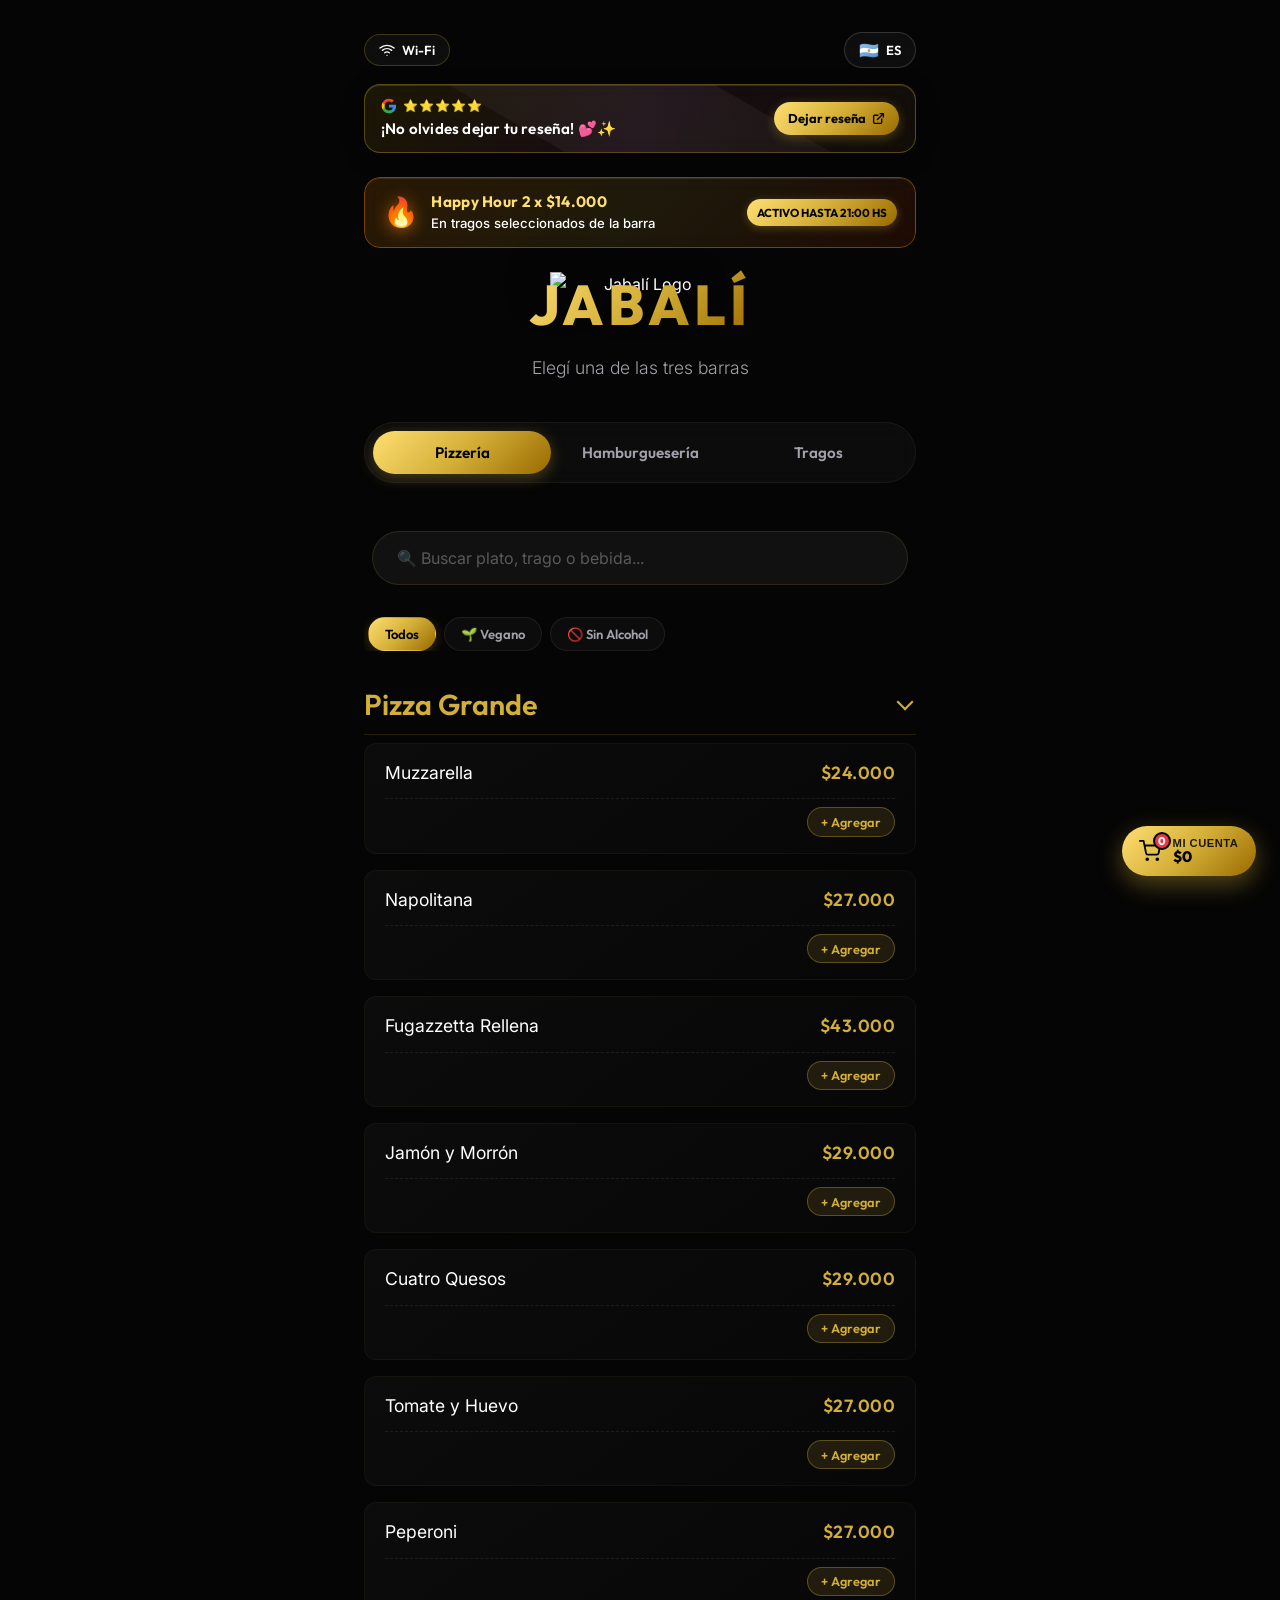
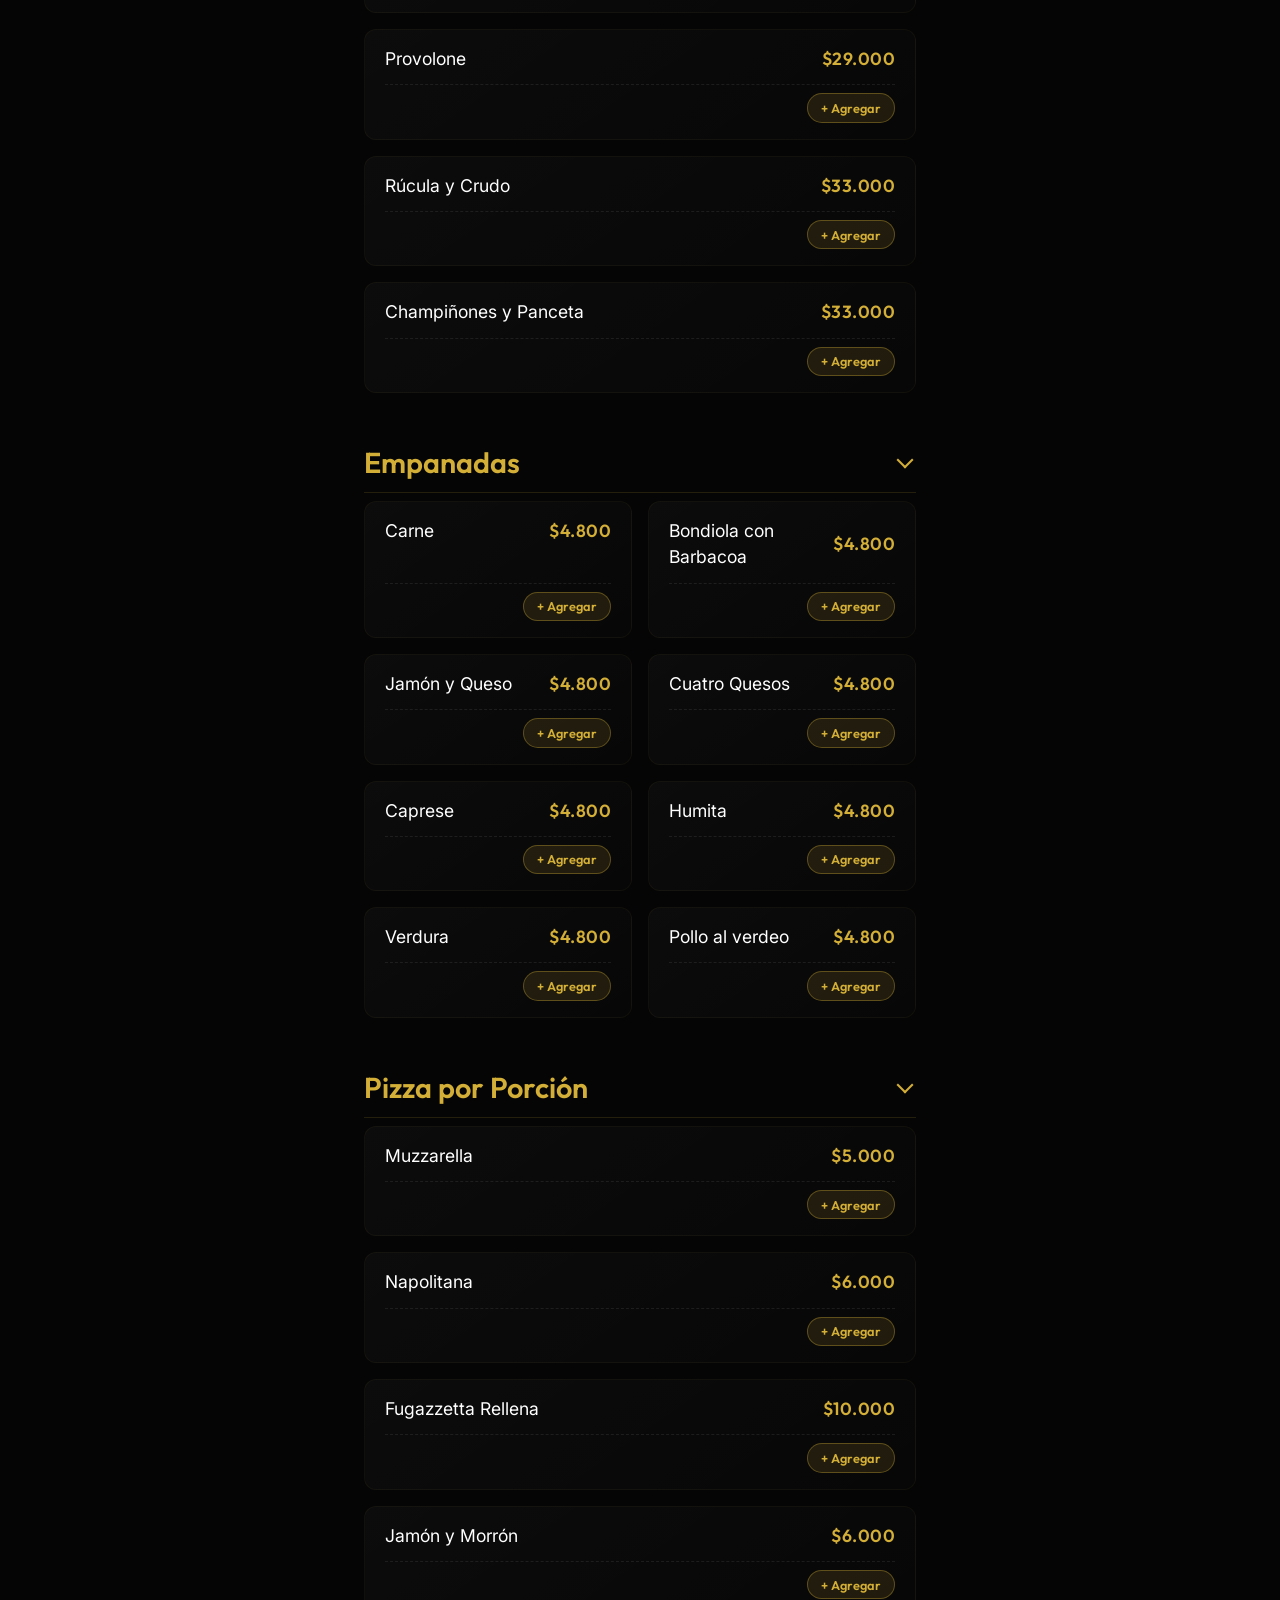
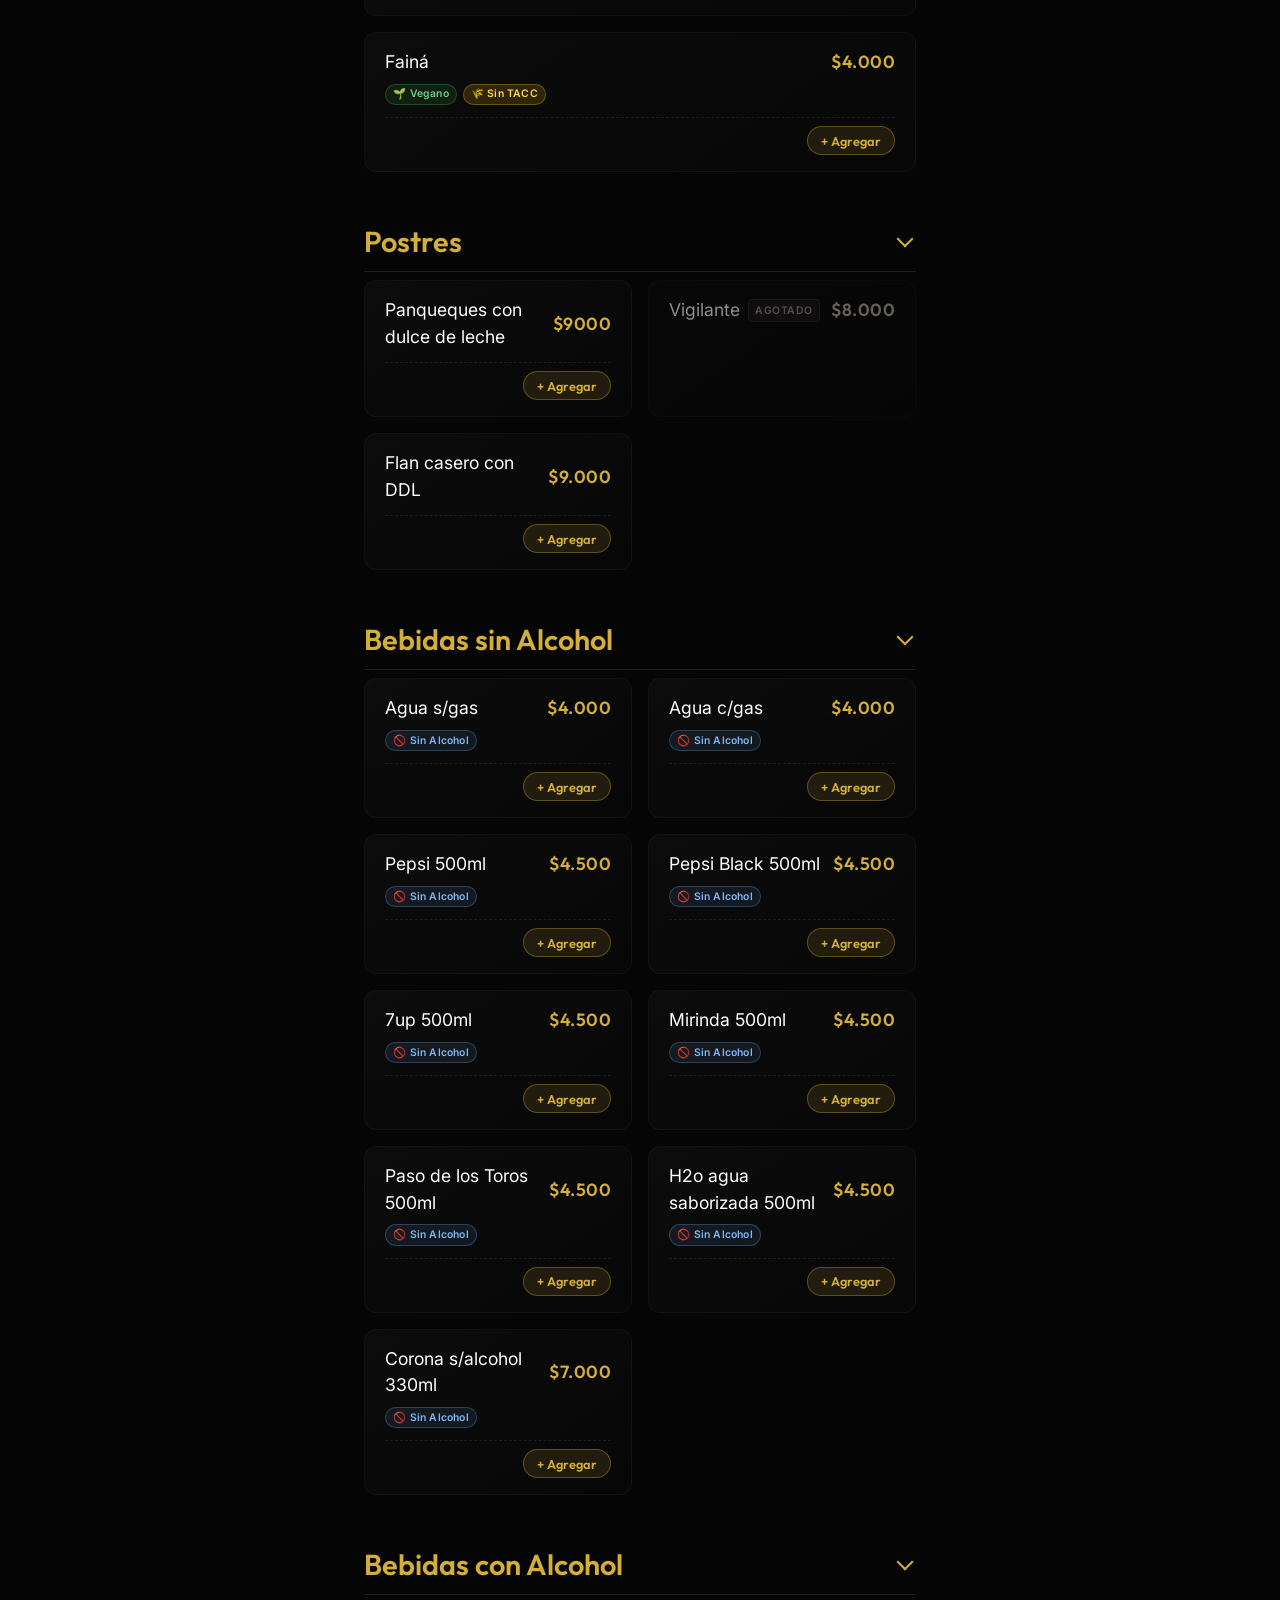
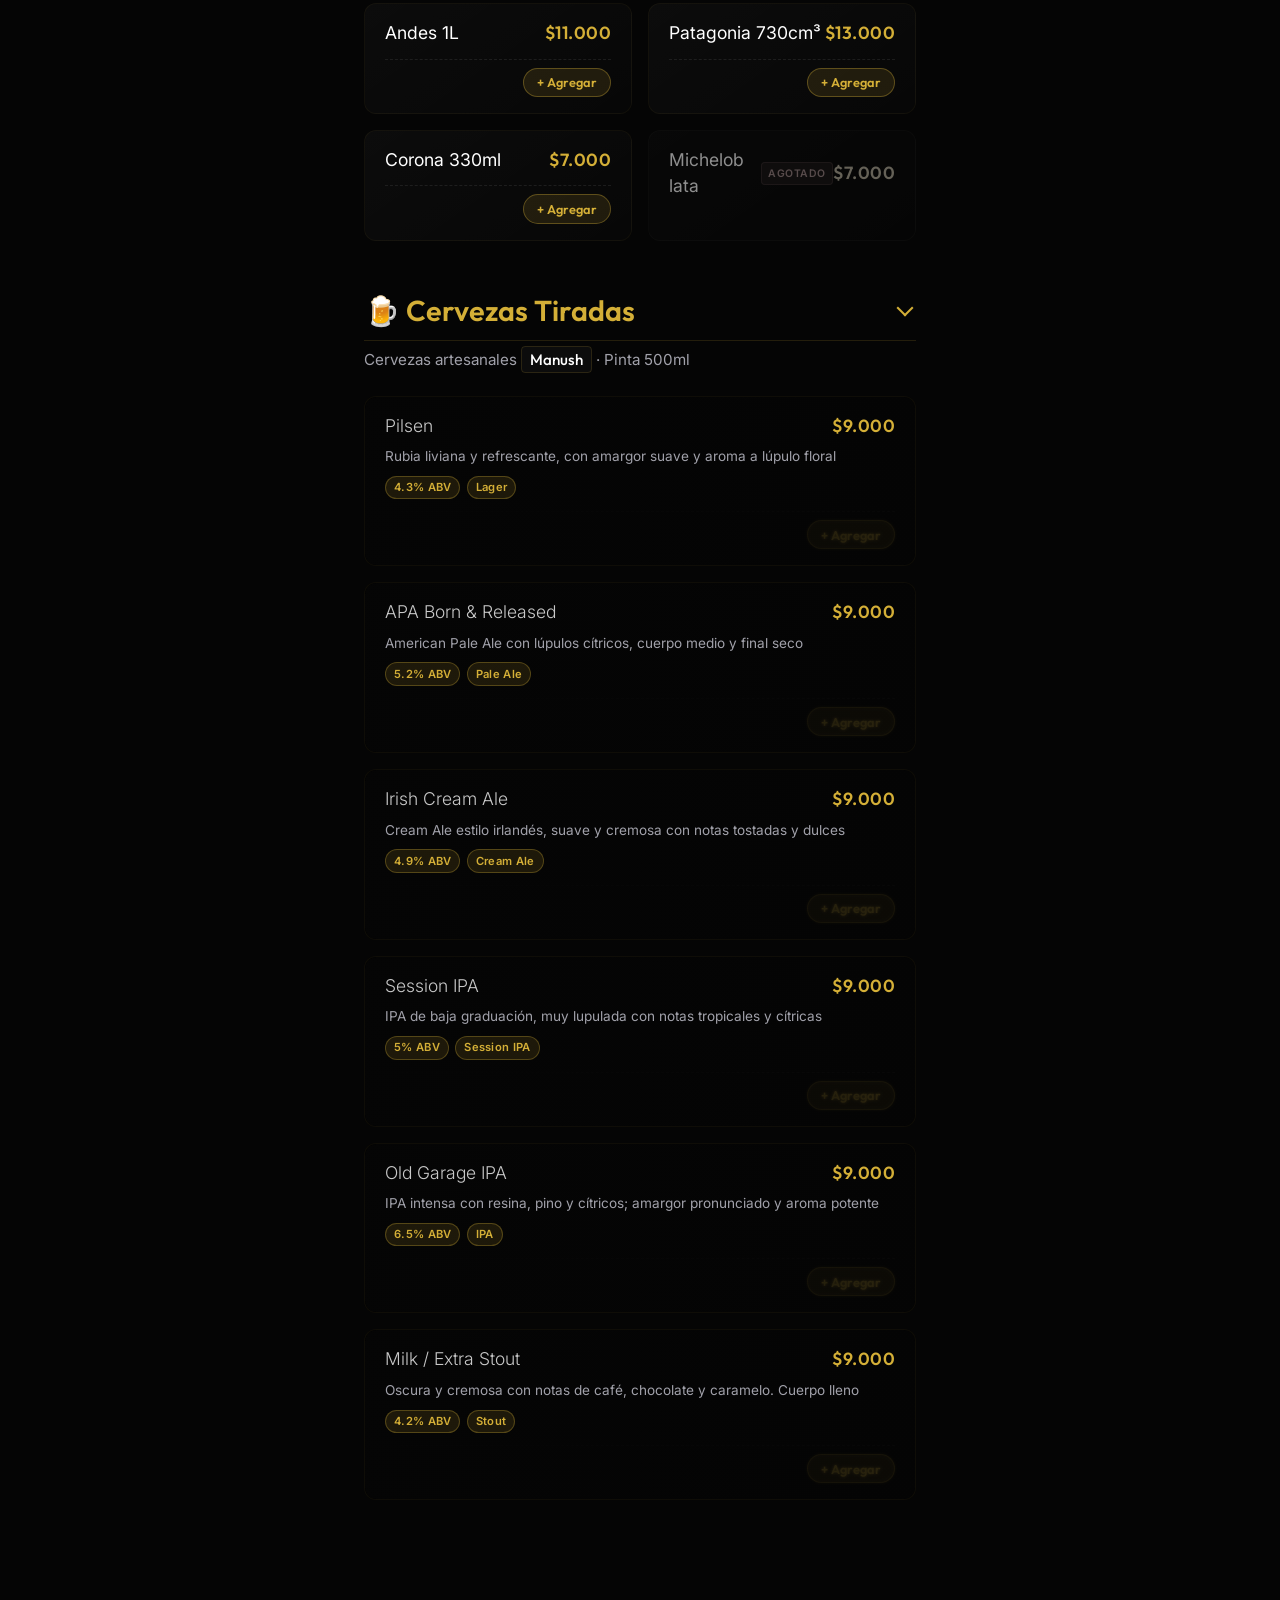
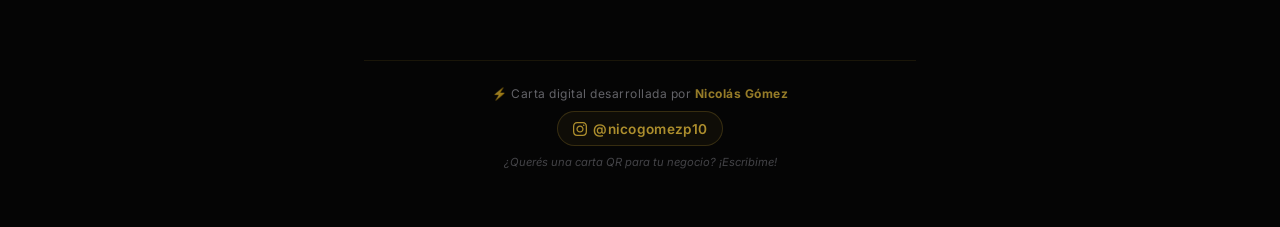
==== index.html @ e1f5ec6a "Add files via upload" ====
<!DOCTYPE html>
<html lang="es">

<head>
    <meta charset="UTF-8">
    <meta name="viewport" content="width=device-width, initial-scale=1.0">
    <title>Carta QR - Jabalí</title>
    <link rel="preconnect" href="https://fonts.googleapis.com">
    <link rel="preconnect" href="https://fonts.gstatic.com" crossorigin>
    <link
        href="https://fonts.googleapis.com/css2?family=Outfit:wght@300;400;600;800&family=Inter:wght@300;400;500&display=swap"
        rel="stylesheet">
    <link rel="stylesheet" href="style.css">
</head>

<body>
    <div class="app-container">
        <!-- Top Utility Bar: WiFi & Language -->
        <div class="top-utility-bar">
            <button id="wifiBtn" class="utility-btn">
                <svg xmlns="http://www.w3.org/2000/svg" width="16" height="16" viewBox="0 0 24 24" fill="none" stroke="currentColor" stroke-width="2" stroke-linecap="round" stroke-linejoin="round"><path d="M5 12.55a11 11 0 0 1 14.08 0"></path><path d="M1.42 9a16 16 0 0 1 21.16 0"></path><path d="M8.53 16.11a6 6 0 0 1 6.95 0"></path><line x1="12" y1="20" x2="12.01" y2="20"></line></svg>
                <span>Wi-Fi</span>
            </button>
            <button id="langBtn" class="utility-btn lang-btn" data-lang="es">
                <span class="lang-flag">🇦🇷</span>
                <span class="lang-text">ES / EN</span>
            </button>
        </div>

        <!-- Banner Reseña -->
        <a href="https://maps.app.goo.gl/3cimkMsdgdtfZPni6" target="_blank" rel="noopener noreferrer" class="review-banner">
            <div class="review-banner-left">
                <div class="review-header-row">
                    <svg class="google-icon" xmlns="http://www.w3.org/2000/svg" width="16" height="16" viewBox="0 0 24 24">
                        <path fill="#4285F4" d="M22.56 12.25c0-.78-.07-1.53-.2-2.25H12v4.26h5.92c-.26 1.37-1.04 2.53-2.21 3.31v2.77h3.57c2.08-1.92 3.28-4.74 3.28-8.09z"/>
                        <path fill="#34A853" d="M12 23c2.97 0 5.46-.98 7.28-2.66l-3.57-2.77c-.98.66-2.23 1.06-3.71 1.06-2.86 0-5.29-1.93-6.16-4.53H2.18v2.84C3.99 20.53 7.7 23 12 23z"/>
                        <path fill="#FBBC05" d="M5.84 14.09c-.22-.66-.35-1.36-.35-2.09s.13-1.43.35-2.09V7.06H2.18C1.43 8.55 1 10.22 1 12s.43 3.45 1.18 4.94l2.85-2.22.81-.63z"/>
                        <path fill="#EA4335" d="M12 5.38c1.62 0 3.06.56 4.21 1.64l3.15-3.15C17.45 2.09 14.97 1 12 1 7.7 1 3.99 3.47 2.18 7.06l3.66 2.84c.87-2.6 3.3-4.52 6.16-4.52z"/>
                    </svg>
                    <span class="review-stars">⭐⭐⭐⭐⭐</span>
                </div>
                <span class="review-text" data-i18n="review_text">¡No olvides dejar tu reseña! 💕✨</span>
            </div>
            <div class="review-banner-btn">
                <span data-i18n="review_btn">Dejar reseña</span>
                <svg xmlns="http://www.w3.org/2000/svg" width="13" height="13" viewBox="0 0 24 24" fill="none" stroke="currentColor" stroke-width="2.5" stroke-linecap="round" stroke-linejoin="round"><path d="M18 13v6a2 2 0 0 1-2 2H5a2 2 0 0 1-2-2V8a2 2 0 0 1 2-2h6"></path><polyline points="15 3 21 3 21 9"></polyline><line x1="10" y1="14" x2="21" y2="3"></line></svg>
            </div>
        </a>

        <!-- Dynamic Happy Hour Banner -->
        <div id="happyHourBanner" class="happy-hour-banner">
            <!-- Rendered by JS -->
        </div>

        <header>
            <div class="header-brand">
                <div class="logo-container">
                    <img src="logo.png" alt="Jabalí Logo" class="brand-logo">
                </div>
                <h1 class="logo">JABALÍ</h1>
            </div>
            <p class="subtitle" data-i18n="subtitle">Elegí una de las tres barras</p>
        </header>

        <nav class="category-nav">
            <button class="nav-btn active" data-target="pizzeria" data-i18n="nav_pizzeria">Pizzería</button>
            <button class="nav-btn" data-target="hamburgueseria" data-i18n="nav_hamburgueseria">Hamburguesería</button>
            <button class="nav-btn" data-target="tragos" data-i18n="nav_tragos">Tragos</button>
        </nav>

        <div class="search-container">
            <input type="text" id="searchInput" placeholder="🔍 Buscar plato, trago o bebida..." autocomplete="off">
            <button id="clearSearchBtn" class="clear-search-btn hidden" aria-label="Limpiar búsqueda">&times;</button>
        </div>

        <div class="diet-filters">
            <button class="diet-btn active" data-filter="all" data-i18n="filter_all">Todos</button>
            <button class="diet-btn" data-filter="vegano" data-i18n="filter_vegan">🌱 Vegano</button>
            <button class="diet-btn" data-filter="sin-tacc" data-i18n="filter_sintacc">🌾 Sin TACC (No apto celíaco)</button>
            <button class="diet-btn" data-filter="sin-alcohol" data-i18n="filter_noalcohol">🚫 Sin Alcohol</button>
        </div>

        <main class="menu-content">
            <div id="menu-root"></div>
        </main>

        <!-- Floating Cart Button -->
        <button id="floatingCartBtn" class="floating-cart-btn" title="Ver mi cuenta">
            <div class="cart-icon-wrapper">
                <svg xmlns="http://www.w3.org/2000/svg" width="22" height="22" viewBox="0 0 24 24" fill="none" stroke="currentColor" stroke-width="2" stroke-linecap="round" stroke-linejoin="round"><circle cx="9" cy="21" r="1"></circle><circle cx="20" cy="21" r="1"></circle><path d="M1 1h4l2.68 13.39a2 2 0 0 0 2 1.61h9.72a2 2 0 0 0 2-1.61L23 6H6"></path></svg>
                <span id="cartBadge" class="cart-badge">0</span>
            </div>
            <div class="cart-btn-info">
                <span data-i18n="cart_button">Mi Cuenta</span>
                <strong id="cartTotalHeader">$0</strong>
            </div>
        </button>

        <!-- Back to top button -->
        <button id="backToTopBtn" title="Volver arriba">↑</button>

        <!-- Wi-Fi Modal -->
        <div id="wifiModal" class="modal-overlay hidden">
            <div class="modal-card">
                <button class="modal-close-btn" id="closeWifiModal">&times;</button>
                <div class="wifi-header">
                    <div class="wifi-icon-circle">
                        <svg xmlns="http://www.w3.org/2000/svg" width="32" height="32" viewBox="0 0 24 24" fill="none" stroke="currentColor" stroke-width="2"><path d="M5 12.55a11 11 0 0 1 14.08 0"></path><path d="M1.42 9a16 16 0 0 1 21.16 0"></path><path d="M8.53 16.11a6 6 0 0 1 6.95 0"></path><line x1="12" y1="20" x2="12.01" y2="20"></line></svg>
                    </div>
                    <h3 data-i18n="wifi_title">Wi-Fi del Local</h3>
                    <p data-i18n="wifi_subtitle">Conectate gratis en Jabalí</p>
                </div>
                <div class="wifi-details">
                    <div class="wifi-field">
                        <span class="wifi-label" data-i18n="wifi_network">Red (SSID):</span>
                        <strong class="wifi-value">jabali</strong>
                    </div>
                    <div class="wifi-field">
                        <span class="wifi-label" data-i18n="wifi_password">Contraseña:</span>
                        <strong class="wifi-value" id="wifiPassText">barandino</strong>
                    </div>
                </div>
                <button id="copyWifiBtn" class="copy-wifi-btn">
                    <svg xmlns="http://www.w3.org/2000/svg" width="16" height="16" viewBox="0 0 24 24" fill="none" stroke="currentColor" stroke-width="2"><rect x="9" y="9" width="13" height="13" rx="2" ry="2"></rect><path d="M5 15H4a2 2 0 0 1-2-2V4a2 2 0 0 1 2-2h9a2 2 0 0 1 2 2v1"></path></svg>
                    <span id="copyWifiLabel" data-i18n="wifi_copy">Copiar contraseña</span>
                </button>
            </div>
        </div>

        <!-- Cart Drawer / Modal -->
        <div id="cartModal" class="modal-overlay hidden">
            <div class="modal-card cart-drawer-card">
                <div class="cart-header">
                    <h3>
                        <svg xmlns="http://www.w3.org/2000/svg" width="20" height="20" viewBox="0 0 24 24" fill="none" stroke="currentColor" stroke-width="2"><circle cx="9" cy="21" r="1"></circle><circle cx="20" cy="21" r="1"></circle><path d="M1 1h4l2.68 13.39a2 2 0 0 0 2 1.61h9.72a2 2 0 0 0 2-1.61L23 6H6"></path></svg>
                        <span data-i18n="cart_modal_title">Simulador de Cuenta</span>
                    </h3>
                    <button class="modal-close-btn" id="closeCartModal">&times;</button>
                </div>

                <div id="cartItemsList" class="cart-items-list">
                    <!-- Rendered by JS -->
                </div>

                <div class="cart-summary">
                    <div class="cart-split-calculator">
                        <label for="splitPeopleInput" data-i18n="cart_split_label">Dividir cuenta entre:</label>
                        <div class="split-controls">
                            <button id="splitMinusBtn" class="split-qty-btn">-</button>
                            <input type="number" id="splitPeopleInput" value="1" min="1" max="20" readonly>
                            <button id="splitPlusBtn" class="split-qty-btn">+</button>
                            <span data-i18n="cart_people_text">pers.</span>
                        </div>
                    </div>

                    <div class="cart-totals">
                        <div class="total-row">
                            <span data-i18n="cart_total">Total estimado:</span>
                            <strong id="cartTotalPrice">$0</strong>
                        </div>
                        <div id="splitTotalRow" class="split-total-row hidden">
                            <span data-i18n="cart_per_person">Por persona:</span>
                            <strong id="cartPerPersonPrice">$0</strong>
                        </div>
                    </div>

                    <p class="cart-note" data-i18n="cart_note">💡 Este simulador te ayuda a calcular tu cuenta. Hacé tu pedido al mozo.</p>

                    <div class="cart-actions">
                        <button id="clearCartBtn" class="clear-cart-btn" data-i18n="cart_clear">Vaciar borrador</button>
                        <button id="closeCartActionBtn" class="primary-cart-btn" data-i18n="cart_close">Entendido</button>
                    </div>
                </div>
            </div>
        </div>

        <!-- Developer footer -->
        <footer class="dev-footer">
            <p class="dev-credit">⚡ Carta digital desarrollada por <strong>Nicolás Gómez</strong></p>
            <a href="https://instagram.com/nicogomezp10" target="_blank" rel="noopener noreferrer"
                class="dev-instagram">
                <svg xmlns="http://www.w3.org/2000/svg" width="14" height="14" viewBox="0 0 24 24" fill="currentColor">
                    <path
                        d="M12 2.163c3.204 0 3.584.012 4.85.07 3.252.148 4.771 1.691 4.919 4.919.058 1.265.069 1.645.069 4.849 0 3.205-.012 3.584-.069 4.849-.149 3.225-1.664 4.771-4.919 4.919-1.266.058-1.644.07-4.85.07-3.204 0-3.584-.012-4.849-.07-3.26-.149-4.771-1.699-4.919-4.92-.058-1.265-.07-1.644-.07-4.849 0-3.204.013-3.583.07-4.849.149-3.227 1.664-4.771 4.919-4.919 1.266-.057 1.645-.069 4.849-.069zm0-2.163c-3.259 0-3.667.014-4.947.072-4.358.2-6.78 2.618-6.98 6.98-.059 1.281-.073 1.689-.073 4.948 0 3.259.014 3.668.072 4.948.2 4.358 2.618 6.78 6.98 6.98 1.281.058 1.689.072 4.948.072 3.259 0 3.668-.014 4.948-.072 4.354-.2 6.782-2.618 6.979-6.98.059-1.28.073-1.689.073-4.948 0-3.259-.014-3.667-.072-4.947-.196-4.354-2.617-6.78-6.979-6.98-1.281-.059-1.69-.073-4.949-.073zm0 5.838c-3.403 0-6.162 2.759-6.162 6.162s2.759 6.163 6.162 6.163 6.162-2.759 6.162-6.163c0-3.403-2.759-6.162-6.162-6.162zm0 10.162c-2.209 0-4-1.79-4-4 0-2.209 1.791-4 4-4s4 1.791 4 4c0 2.21-1.791 4-4 4zm6.406-11.845c-.796 0-1.441.645-1.441 1.44s.645 1.44 1.441 1.44c.795 0 1.439-.645 1.439-1.44s-.644-1.44-1.439-1.44z" />
                </svg>
                @nicogomezp10
            </a>
            <span class="dev-tagline" data-i18n="dev_tagline">¿Querés una carta QR para tu negocio? ¡Escribime!</span>
        </footer>

    </div>
    <script src="app.js"></script>

</body>

</html>
---- style.css ----
:root {
    --bg-color: #050505;
    --text-white: #ffffff;
    --text-gray: #a1a1aa;
    --gold-primary: #d4af37;
    --gold-gradient: linear-gradient(135deg, #FFDF73 0%, #D4AF37 50%, #996A00 100%);
    --surface-color: rgba(255, 255, 255, 0.03);
    --border-color: rgba(212, 175, 55, 0.15);
    --transition: all 0.3s cubic-bezier(0.4, 0, 0.2, 1);
}

* {
    margin: 0;
    padding: 0;
    box-sizing: border-box;
    -webkit-tap-highlight-color: transparent;
}

body {
    background-color: var(--bg-color);
    color: var(--text-white);
    font-family: 'Inter', sans-serif;
    -webkit-font-smoothing: antialiased;
    line-height: 1.5;
}

.app-container {
    max-width: 600px;
    margin: 0 auto;
    padding: 2rem 1.5rem;
    min-height: 100vh;
}

/* Review Banner (Coqueto & Bonito) */
.review-banner {
    display: flex;
    align-items: center;
    justify-content: space-between;
    gap: 0.75rem;
    background: linear-gradient(135deg, rgba(255, 215, 0, 0.09) 0%, rgba(255, 105, 180, 0.08) 50%, rgba(212, 175, 55, 0.06) 100%);
    border: 1px solid rgba(212, 175, 55, 0.35);
    border-radius: 16px;
    padding: 0.7rem 1rem;
    margin-bottom: 1.5rem;
    text-decoration: none;
    color: var(--text-white);
    box-shadow: 0 4px 20px rgba(0, 0, 0, 0.4), inset 0 1px 0 rgba(255, 255, 255, 0.12);
    backdrop-filter: blur(10px);
    transition: all 0.3s cubic-bezier(0.4, 0, 0.2, 1);
    position: relative;
    overflow: hidden;
}

.review-banner::before {
    content: '';
    position: absolute;
    top: -50%;
    left: -50%;
    width: 200%;
    height: 200%;
    background: linear-gradient(45deg, transparent, rgba(255, 255, 255, 0.06), transparent);
    transform: rotate(30deg);
    animation: shimmer 3.5s infinite;
}

@keyframes shimmer {
    0% { transform: translateX(-100%) rotate(30deg); }
    100% { transform: translateX(100%) rotate(30deg); }
}

.review-banner:hover {
    transform: translateY(-2px);
    border-color: rgba(255, 215, 0, 0.6);
    box-shadow: 0 6px 25px rgba(212, 175, 55, 0.25);
}

.review-banner:active {
    transform: translateY(0) scale(0.98);
}

.review-banner-left {
    display: flex;
    flex-direction: column;
    gap: 0.2rem;
}

.review-header-row {
    display: flex;
    align-items: center;
    gap: 0.4rem;
}

.google-icon {
    flex-shrink: 0;
}

.review-stars {
    font-size: 0.75rem;
    letter-spacing: 1px;
}

.review-text {
    font-family: 'Outfit', sans-serif;
    font-size: 0.95rem;
    font-weight: 600;
    color: var(--text-white);
    letter-spacing: 0.2px;
}

.review-banner-btn {
    display: inline-flex;
    align-items: center;
    gap: 0.4rem;
    background: var(--gold-gradient);
    color: #000;
    font-family: 'Outfit', sans-serif;
    font-size: 0.8rem;
    font-weight: 700;
    padding: 0.45rem 0.85rem;
    border-radius: 100px;
    white-space: nowrap;
    box-shadow: 0 3px 12px rgba(212, 175, 55, 0.3);
    transition: transform 0.2s ease;
    flex-shrink: 0;
}

.review-banner:hover .review-banner-btn {
    transform: scale(1.05);
}

/* Header Elements */
header {
    text-align: center;
    margin-bottom: 2.5rem;
    animation: fadeInDown 0.8s ease-out;
    position: relative;
}

.header-brand {
    display: flex;
    flex-direction: column;
    align-items: center;
}

.logo-container {
    width: 180px;
    /* Pull the title up so it overlaps the bottom of the logo */
    margin-bottom: -33px;
    z-index: 0;
    pointer-events: none;
}

.brand-logo {
    width: 100%;
    height: auto;
    display: block;
    filter: drop-shadow(0 4px 20px rgba(0, 0, 0, 0.9));
}

.logo {
    font-family: 'Outfit', sans-serif;
    font-size: 3.5rem;
    font-weight: 800;
    letter-spacing: 4px;
    background: var(--gold-gradient);
    -webkit-background-clip: text;
    background-clip: text;
    -webkit-text-fill-color: transparent;
    text-transform: uppercase;
    margin-bottom: 0.5rem;
    /* Title sits on top of the logo's bottom edge */
    position: relative;
    z-index: 1;
}

.subtitle {
    font-size: 1.1rem;
    color: var(--text-gray);
    font-weight: 300;
}

/* Navigation */
.category-nav {
    display: flex;
    justify-content: space-between;
    background: var(--surface-color);
    padding: 0.5rem;
    border-radius: 100px;
    margin-bottom: 3rem;
    border: 1px solid rgba(255, 255, 255, 0.05);
    position: sticky;
    top: 1rem;
    backdrop-filter: blur(10px);
    z-index: 100;
}

.nav-btn {
    background: transparent;
    border: none;
    color: var(--text-gray);
    padding: 0.75rem 0.5rem;
    font-family: 'Outfit', sans-serif;
    font-size: 0.95rem;
    font-weight: 600;
    cursor: pointer;
    border-radius: 100px;
    flex: 1;
    transition: var(--transition);
}

.nav-btn.active {
    background: var(--gold-gradient);
    color: #000;
    box-shadow: 0 4px 15px rgba(212, 175, 55, 0.3);
}

/* Menu Content */
.menu-section {
    display: none;
    animation: fadeIn 0.5s ease-out;
}

.menu-section.active {
    display: block;
}

.menu-category {
    margin-bottom: 3rem;
    opacity: 0;
    transform: translateY(20px);
    animation: slideUpFade 0.6s ease-out forwards;
}




.category-header {
    display: flex;
    justify-content: space-between;
    align-items: center;
    cursor: pointer;
    border-bottom: 1px solid var(--border-color);
    padding-bottom: 0.5rem;
    margin-bottom: 0.5rem;
    user-select: none;
    -webkit-tap-highlight-color: transparent;
}

.category-title {
    font-family: 'Outfit', sans-serif;
    color: var(--gold-primary);
    font-size: 1.8rem;
    font-weight: 600;
}

.toggle-icon {
    display: inline-block;
    width: 12px;
    height: 12px;
    border-right: 2px solid var(--gold-primary);
    border-bottom: 2px solid var(--gold-primary);
    transform: rotate(45deg);
    transition: transform 0.3s ease;
    margin-right: 5px;
    margin-top: -5px;
}

/* When the category is collapsed, items-grid is hidden and the chevron rotates */
.menu-category.collapsed .items-grid,
.menu-category.collapsed .category-desc {
    display: none;
}

.menu-category.collapsed .toggle-icon {
    transform: rotate(-135deg);
    /* Point right when collapsed */
    margin-top: 0;
}

.category-desc {
    color: var(--text-gray);
    font-size: 0.95rem;
    margin-bottom: 1.5rem;
}

.highlight {
    color: var(--text-white);
    font-weight: 500;
    font-family: 'Outfit', sans-serif;
    background: var(--surface-color);
    padding: 0.2rem 0.5rem;
    border-radius: 4px;
    border: 1px solid var(--border-color);
}

/* Items Grid */
.items-grid {
    display: grid;
    gap: 1rem;
}

.grid-2col {
    grid-template-columns: repeat(2, 1fr);
    align-items: stretch;
}

.grid-2col .menu-item {
    height: 100%;
    display: flex;
    flex-direction: column;
    justify-content: space-between;
}

@media (max-width: 450px) {
    .grid-2col {
        grid-template-columns: 1fr;
        align-items: initial;
    }
    .grid-2col .menu-item {
        height: auto;
    }
}

.menu-item {
    background: linear-gradient(145deg, rgba(255, 255, 255, 0.03) 0%, rgba(255, 255, 255, 0.01) 100%);
    border: 1px solid rgba(212, 175, 55, 0.05);
    padding: 1rem 1.25rem;
    border-radius: 12px;
    transition: var(--transition);
    position: relative;
    overflow: hidden;
}

.menu-item::before {
    content: '';
    position: absolute;
    top: 0;
    left: 0;
    right: 0;
    bottom: 0;
    background: linear-gradient(145deg, rgba(212, 175, 55, 0.1) 0%, transparent 100%);
    opacity: 0;
    transition: var(--transition);
}

.menu-item:hover::before {
    opacity: 1;
}

.menu-item:hover {
    transform: translateY(-2px);
    box-shadow: 0 5px 15px rgba(0, 0, 0, 0.5);
    border-color: rgba(212, 175, 55, 0.3);
}

.menu-item:active {
    transform: translateY(1px) scale(0.98);
}

.item-header {
    display: flex;
    justify-content: space-between;
    align-items: center;
    position: relative;
    z-index: 1;
}

.item-name {
    color: var(--text-white);
    font-size: 1.1rem;
    font-weight: 400;
    position: relative;
    z-index: 1;
    display: flex;
    align-items: center;
    height: 100%;
}

.beer-card .item-name {
    color: #c8c8c8;
    font-weight: 300;
}

.item-price {
    font-family: 'Outfit', sans-serif;
    color: var(--gold-primary);
    font-weight: 600;
    font-size: 1.1rem;
    position: relative;
    z-index: 1;
    letter-spacing: 0.5px;
}

.item-desc {
    color: var(--text-gray);
    font-size: 0.85rem;
    margin-top: 0.5rem;
    line-height: 1.4;
    position: relative;
    z-index: 1;
}

.item-extras {
    margin-top: 1rem;
    margin-bottom: 1rem;
    padding: 0.75rem;
    background: rgba(212, 175, 55, 0.05);
    border-radius: 8px;
    border: 1px dashed rgba(212, 175, 55, 0.2);
    font-size: 0.85rem;
    color: var(--gold-primary);
}

.item-extras p {
    margin-bottom: 0.25rem;
}

.item-extras p:last-child {
    margin-bottom: 0;
}

.placeholder {
    text-align: center;
    color: var(--text-gray);
    padding: 3rem;
    font-style: italic;
    background: var(--surface-color);
    border-radius: 12px;
    border: 1px dashed var(--border-color);
}

/* Animations */
@keyframes fadeIn {
    from {
        opacity: 0;
    }

    to {
        opacity: 1;
    }
}

@keyframes fadeInDown {
    from {
        opacity: 0;
        transform: translateY(-20px);
    }

    to {
        opacity: 1;
        transform: translateY(0);
    }
}

@keyframes slideUpFade {
    to {
        opacity: 1;
        transform: translateY(0);
    }
}

/* Search Bar */
.search-container {
    margin-bottom: 2rem;
    padding: 0 0.5rem;
    position: relative;
    z-index: 10;
}

#searchInput {
    width: 100%;
    padding: 1rem 1.5rem;
    border-radius: 100px;
    background: rgba(255, 255, 255, 0.05);
    border: 1px solid var(--border-color);
    color: var(--text-white);
    font-family: 'Inter', sans-serif;
    font-size: 1rem;
    outline: none;
    transition: var(--transition);
}

#searchInput:focus {
    background: rgba(255, 255, 255, 0.08);
    border-color: var(--gold-primary);
    box-shadow: 0 0 15px rgba(212, 175, 55, 0.2);
}

#searchInput::placeholder {
    color: rgba(255, 255, 255, 0.3);
}

/* Diet Filters */
.diet-filters {
    display: flex;
    gap: 0.5rem;
    margin-bottom: 2rem;
    padding: 0 0.25rem;
    overflow-x: auto;
    scrollbar-width: none;
    -ms-overflow-style: none;
    -webkit-overflow-scrolling: touch;
}

.diet-filters::-webkit-scrollbar {
    display: none;
}

.diet-btn {
    background: var(--surface-color);
    border: 1px solid rgba(255, 255, 255, 0.07);
    color: var(--text-gray);
    padding: 0.5rem 1rem;
    font-family: 'Outfit', sans-serif;
    font-size: 0.82rem;
    font-weight: 600;
    cursor: pointer;
    border-radius: 100px;
    white-space: nowrap;
    transition: var(--transition);
    flex-shrink: 0;
}

.diet-btn:hover {
    border-color: rgba(212, 175, 55, 0.35);
    color: var(--text-white);
}

.diet-btn.active {
    background: var(--gold-gradient);
    color: #000;
    border-color: transparent;
    box-shadow: 0 3px 12px rgba(212, 175, 55, 0.25);
}

/* Diet tag badges inside items */
.diet-tags-row {
    display: flex;
    flex-wrap: wrap;
    gap: 0.35rem;
    margin-top: 0.5rem;
    position: relative;
    z-index: 1;
}

.diet-tag {
    font-size: 0.65rem;
    font-weight: 600;
    padding: 0.12rem 0.45rem;
    border-radius: 100px;
    letter-spacing: 0.2px;
}

.tag-vegano {
    background: rgba(52, 170, 68, 0.12);
    border: 1px solid rgba(52, 170, 68, 0.35);
    color: #6fcf7f;
}



.tag-sin-tacc {
    background: rgba(230, 180, 60, 0.1);
    border: 1px solid rgba(230, 180, 60, 0.3);
    color: #e6b43c;
}

.tag-sin-alcohol {
    background: rgba(100, 160, 230, 0.1);
    border: 1px solid rgba(100, 160, 230, 0.3);
    color: #7db8f0;
}

/* Back to Top Button */
#backToTopBtn {
    position: fixed;
    bottom: 30px;
    right: 30px;
    width: 50px;
    height: 50px;
    border-radius: 50%;
    background: var(--gold-gradient);
    color: #000;
    font-size: 1.5rem;
    border: none;
    cursor: pointer;
    box-shadow: 0 4px 15px rgba(0, 0, 0, 0.5);
    opacity: 0;
    visibility: hidden;
    transform: translateY(20px);
    transition: var(--transition);
    z-index: 999;
    display: flex;
    justify-content: center;
    align-items: center;
    font-weight: bold;
}

#backToTopBtn.show {
    opacity: 1;
    visibility: visible;
    transform: translateY(0);
}

#backToTopBtn:active {
    transform: scale(0.9);
}

.menu-content {
    padding-bottom: 4rem;
    /* Extra padding for bottom of page */
}

/* Hide items completely that don't match search */
.menu-item.hidden {
    display: none !important;
}

.vinos-placeholder {
    text-align: center;
    width: 100%;
}

.vinos-placeholder .item-desc {
    font-size: 1.1rem;
    margin-top: 0;
}

/* Beer Cards with Background Image */
.beer-card {
    background-size: cover;
    background-position: center;
    position: relative;
    overflow: hidden;
    min-height: 80px;
}

.beer-card::after {
    content: '';
    position: absolute;
    inset: 0;
    background: linear-gradient(to right, rgba(5, 5, 5, 0.97) 0%, rgba(5, 5, 5, 0.82) 100%);
    backdrop-filter: blur(1.5px);
    -webkit-backdrop-filter: blur(1.5px);
    z-index: 0;
}

/* Make Tragos cards lighter over the image */
#tragos .beer-card::after {
    background: linear-gradient(to right, rgba(5, 5, 5, 0.80) 0%, rgba(5, 5, 5, 0.50) 100%);
}

.beer-card .item-header,
.beer-card .item-desc,
.beer-card .item-extras,
.beer-card .beer-badges {
    position: relative;
    z-index: 1;
}

.beer-badges {
    display: flex;
    gap: 0.4rem;
    margin-top: 0.6rem;
    flex-wrap: wrap;
}

.beer-badge {
    font-size: 0.7rem;
    font-weight: 600;
    padding: 0.15rem 0.5rem;
    border-radius: 100px;
    letter-spacing: 0.3px;
    background: rgba(212, 175, 55, 0.12);
    border: 1px solid rgba(212, 175, 55, 0.3);
    color: var(--gold-primary);
}

/* Developer Footer */
.dev-footer {
    margin-top: 3rem;
    padding: 1.5rem 1rem;
    border-top: 1px solid rgba(212, 175, 55, 0.1);
    text-align: center;
    display: flex;
    flex-direction: column;
    align-items: center;
    gap: 0.5rem;
}

.dev-credit {
    font-size: 0.75rem;
    color: rgba(161, 161, 170, 0.6);
    letter-spacing: 0.5px;
}

.dev-credit strong {
    color: rgba(212, 175, 55, 0.7);
}

.dev-instagram {
    display: inline-flex;
    align-items: center;
    gap: 0.4rem;
    font-size: 0.85rem;
    font-weight: 600;
    color: rgba(212, 175, 55, 0.8);
    text-decoration: none;
    padding: 0.4rem 0.9rem;
    border-radius: 100px;
    border: 1px solid rgba(212, 175, 55, 0.2);
    background: rgba(212, 175, 55, 0.05);
    transition: var(--transition);
    letter-spacing: 0.3px;
}

.dev-instagram:hover {
    background: rgba(212, 175, 55, 0.12);
    border-color: rgba(212, 175, 55, 0.5);
    color: var(--gold-primary);
    box-shadow: 0 0 12px rgba(212, 175, 55, 0.15);
}

.dev-tagline {
    font-size: 0.7rem;
    color: rgba(161, 161, 170, 0.4);
    font-style: italic;
}

/* Mocktail gradient backgrounds */
.mocktail-limonada {
    background: linear-gradient(135deg, rgba(255, 235, 59, 0.18) 0%, rgba(255, 193, 7, 0.10) 60%, rgba(5,5,5,0.01) 100%) !important;
    border-color: rgba(255, 235, 59, 0.2) !important;
}

.mocktail-pomelada {
    background: linear-gradient(135deg, rgba(255, 152, 0, 0.18) 0%, rgba(255, 87, 34, 0.10) 60%, rgba(5,5,5,0.01) 100%) !important;
    border-color: rgba(255, 152, 0, 0.2) !important;
}

.mocktail-limonada-roja {
    background: linear-gradient(135deg, rgba(233, 30, 99, 0.18) 0%, rgba(255, 80, 80, 0.10) 60%, rgba(5,5,5,0.01) 100%) !important;
    border-color: rgba(233, 30, 99, 0.2) !important;
}

.mocktail-natural-mystic {
    background: linear-gradient(135deg, rgba(255, 80, 100, 0.18) 0%, rgba(255, 152, 0, 0.10) 60%, rgba(5,5,5,0.01) 100%) !important;
    border-color: rgba(255, 80, 100, 0.2) !important;
}

.mocktail-aljaba {
    background: linear-gradient(135deg, rgba(130, 80, 200, 0.18) 0%, rgba(80, 160, 255, 0.10) 60%, rgba(5,5,5,0.01) 100%) !important;
    border-color: rgba(130, 80, 200, 0.2) !important;
}

/* Hide vegan filter on Tragos section */
body[data-active-section="tragos"] .diet-btn[data-filter="vegano"] {
    display: none !important;
}

/* Sin TACC filter: ONLY visible on Hamburguesería section */
.diet-btn[data-filter="sin-tacc"] {
    display: none !important;
}

body[data-active-section="hamburgueseria"] .diet-btn[data-filter="sin-tacc"] {
    display: inline-flex !important;
}

/* Agotado Styles */
.menu-item.agotado {
    opacity: 0.55;
    filter: grayscale(0.85);
    pointer-events: none;
}

.agotado-badge {
    background: rgba(220, 53, 69, 0.15);
    border: 1px solid rgba(220, 53, 69, 0.3);
    color: #ff6b6b;
    font-size: 0.65rem;
    font-weight: 600;
    padding: 0.15rem 0.4rem;
    border-radius: 4px;
    margin-left: 0.5rem;
    vertical-align: middle;
    text-transform: uppercase;
    letter-spacing: 0.5px;
    display: inline-block;
}

/* ── Top Utility Bar (Wi-Fi & Language) ─────────────────────────────────── */
.top-utility-bar {
    display: flex;
    justify-content: space-between;
    align-items: center;
    gap: 0.75rem;
    margin-bottom: 1rem;
}

.utility-btn {
    background: rgba(255, 255, 255, 0.04);
    border: 1px solid rgba(212, 175, 55, 0.25);
    color: var(--text-white);
    padding: 0.45rem 0.9rem;
    border-radius: 100px;
    font-family: 'Outfit', sans-serif;
    font-size: 0.82rem;
    font-weight: 600;
    cursor: pointer;
    display: inline-flex;
    align-items: center;
    gap: 0.4rem;
    backdrop-filter: blur(10px);
    transition: var(--transition);
}

.utility-btn:hover {
    background: rgba(212, 175, 55, 0.12);
    border-color: rgba(212, 175, 55, 0.6);
    transform: translateY(-1px);
}

.lang-btn {
    margin-left: auto;
    border-color: rgba(255, 255, 255, 0.15);
}

.lang-flag {
    font-size: 1rem;
}

/* ── Happy Hour Banner & Badges ─────────────────────────────────────────── */
.happy-hour-banner {
    margin-bottom: 1.5rem;
    border-radius: 16px;
    overflow: hidden;
    transition: var(--transition);
}

.hh-card {
    display: flex;
    align-items: center;
    justify-content: space-between;
    padding: 0.85rem 1.1rem;
    border-radius: 16px;
    border: 1px solid rgba(255, 140, 0, 0.4);
    background: linear-gradient(135deg, rgba(255, 140, 0, 0.15) 0%, rgba(212, 175, 55, 0.12) 50%, rgba(255, 69, 0, 0.1) 100%);
    box-shadow: 0 4px 20px rgba(255, 140, 0, 0.15), inset 0 1px 0 rgba(255, 255, 255, 0.1);
    backdrop-filter: blur(10px);
}

.hh-card.active-hh {
    animation: hhPulse 3s infinite ease-in-out;
}

.hh-card.expired-hh {
    border-color: rgba(255, 255, 255, 0.15);
    background: rgba(255, 255, 255, 0.03);
    box-shadow: none;
}

@keyframes hhPulse {
    0%, 100% { border-color: rgba(255, 140, 0, 0.4); box-shadow: 0 4px 20px rgba(255, 140, 0, 0.15); }
    50% { border-color: rgba(255, 215, 0, 0.8); box-shadow: 0 6px 28px rgba(255, 215, 0, 0.35); }
}

.hh-left {
    display: flex;
    align-items: center;
    gap: 0.8rem;
}

.hh-fire-icon {
    font-size: 1.8rem;
    line-height: 1;
    filter: drop-shadow(0 2px 8px rgba(255, 140, 0, 0.6));
}

.hh-info {
    display: flex;
    flex-direction: column;
}

.hh-title {
    font-family: 'Outfit', sans-serif;
    font-size: 0.95rem;
    font-weight: 700;
    color: #ffdf73;
    letter-spacing: 0.3px;
}

.hh-deal {
    font-size: 0.82rem;
    color: var(--text-white);
    font-weight: 500;
}

.hh-time-tag {
    font-family: 'Outfit', sans-serif;
    font-size: 0.72rem;
    font-weight: 700;
    padding: 0.3rem 0.65rem;
    border-radius: 100px;
    background: var(--gold-gradient);
    color: #000;
    white-space: nowrap;
    box-shadow: 0 2px 8px rgba(212, 175, 55, 0.3);
}

.hh-card.expired-hh .hh-time-tag {
    background: rgba(255, 255, 255, 0.1);
    color: var(--text-gray);
    box-shadow: none;
}

.tag-sin-tacc {
    background: rgba(255, 193, 7, 0.15);
    color: #ffd54f;
    border: 1px solid rgba(255, 193, 7, 0.3);
}

.hh-badge {
    background: linear-gradient(135deg, #ff8c00, #ff4500);
    color: #fff;
    font-family: 'Outfit', sans-serif;
    font-size: 0.68rem;
    font-weight: 700;
    padding: 0.2rem 0.5rem;
    border-radius: 100px;
    display: inline-flex;
    align-items: center;
    gap: 0.2rem;
    box-shadow: 0 2px 8px rgba(255, 69, 0, 0.3);
    letter-spacing: 0.2px;
}

.fernet-promo-info {
    background: rgba(255, 140, 0, 0.12);
    border: 1px solid rgba(255, 140, 0, 0.4);
    color: #ffdf73;
    font-family: 'Outfit', sans-serif;
    font-size: 0.68rem;
    font-weight: 700;
    padding: 0.2rem 0.55rem;
    border-radius: 100px;
    display: inline-flex;
    align-items: center;
    gap: 0.25rem;
    letter-spacing: 0.2px;
}

.fernet-banner {
    border-color: rgba(255, 140, 0, 0.6);
    background: linear-gradient(135deg, rgba(255, 69, 0, 0.2) 0%, rgba(212, 175, 55, 0.18) 100%);
}

/* ── Item Card Cart Buttons ─────────────────────────────────────────────── */
.item-cart-actions {
    display: flex;
    justify-content: flex-end;
    align-items: center;
    margin-top: 0.75rem;
    padding-top: 0.5rem;
    border-top: 1px dashed rgba(255, 255, 255, 0.08);
}

.add-item-btn {
    background: rgba(212, 175, 55, 0.12);
    border: 1px solid rgba(212, 175, 55, 0.35);
    color: var(--gold-primary);
    font-family: 'Outfit', sans-serif;
    font-size: 0.8rem;
    font-weight: 600;
    padding: 0.35rem 0.8rem;
    border-radius: 100px;
    cursor: pointer;
    display: inline-flex;
    align-items: center;
    gap: 0.3rem;
    transition: var(--transition);
}

.add-item-btn:hover {
    background: var(--gold-gradient);
    color: #000;
    border-color: transparent;
    box-shadow: 0 3px 10px rgba(212, 175, 55, 0.3);
}

.qty-control-inline {
    display: inline-flex;
    align-items: center;
    background: rgba(255, 255, 255, 0.06);
    border: 1px solid rgba(212, 175, 55, 0.4);
    border-radius: 100px;
    padding: 0.15rem;
    gap: 0.3rem;
}

.qty-btn {
    width: 26px;
    height: 26px;
    border-radius: 50%;
    border: none;
    background: rgba(212, 175, 55, 0.2);
    color: var(--text-white);
    font-weight: 700;
    font-size: 0.95rem;
    cursor: pointer;
    display: flex;
    align-items: center;
    justify-content: center;
    transition: var(--transition);
}

.qty-btn:hover {
    background: var(--gold-primary);
    color: #000;
}

.qty-val {
    font-family: 'Outfit', sans-serif;
    font-size: 0.85rem;
    font-weight: 700;
    min-width: 18px;
    text-align: center;
    color: var(--text-white);
}

/* ── Clear Search Button ────────────────────────────────────────────────── */
.search-container {
    position: relative;
}

.clear-search-btn {
    position: absolute;
    right: 1rem;
    top: 50%;
    transform: translateY(-50%);
    background: rgba(255, 255, 255, 0.1);
    border: none;
    color: var(--text-gray);
    font-size: 1.2rem;
    width: 24px;
    height: 24px;
    border-radius: 50%;
    cursor: pointer;
    display: flex;
    align-items: center;
    justify-content: center;
    transition: var(--transition);
}

.clear-search-btn:hover {
    background: rgba(255, 255, 255, 0.25);
    color: #fff;
}

.hidden {
    display: none !important;
}

/* ── Floating Cart Button ───────────────────────────────────────────────── */
.floating-cart-btn {
    position: fixed;
    bottom: 1.5rem;
    right: 1.5rem;
    z-index: 990;
    background: var(--gold-gradient);
    color: #000;
    border: none;
    border-radius: 100px;
    padding: 0.65rem 1.1rem;
    display: flex;
    align-items: center;
    gap: 0.7rem;
    box-shadow: 0 8px 25px rgba(212, 175, 55, 0.4), 0 2px 10px rgba(0, 0, 0, 0.5);
    cursor: pointer;
    transition: transform 0.25s cubic-bezier(0.4, 0, 0.2, 1), box-shadow 0.25s ease;
    animation: bounceIn 0.5s ease-out;
}

.floating-cart-btn:hover {
    transform: translateY(-3px) scale(1.03);
    box-shadow: 0 12px 30px rgba(212, 175, 55, 0.5);
}

.floating-cart-btn:active {
    transform: translateY(0) scale(0.97);
}

.cart-icon-wrapper {
    position: relative;
    display: flex;
    align-items: center;
}

.cart-badge {
    position: absolute;
    top: -8px;
    right: -10px;
    background: #e63946;
    color: #fff;
    font-family: 'Outfit', sans-serif;
    font-size: 0.7rem;
    font-weight: 800;
    width: 18px;
    height: 18px;
    border-radius: 50%;
    display: flex;
    align-items: center;
    justify-content: center;
    border: 2px solid #000;
}

.cart-btn-info {
    display: flex;
    flex-direction: column;
    align-items: flex-start;
    line-height: 1.1;
}

.cart-btn-info span {
    font-size: 0.7rem;
    font-weight: 600;
    text-transform: uppercase;
    letter-spacing: 0.5px;
    opacity: 0.85;
}

.cart-btn-info strong {
    font-family: 'Outfit', sans-serif;
    font-size: 0.95rem;
    font-weight: 800;
}

/* ── Modals & Drawers ───────────────────────────────────────────────────── */
.modal-overlay {
    position: fixed;
    inset: 0;
    background: rgba(0, 0, 0, 0.8);
    backdrop-filter: blur(8px);
    -webkit-backdrop-filter: blur(8px);
    z-index: 2000;
    display: flex;
    align-items: center;
    justify-content: center;
    padding: 1rem;
    animation: fadeIn 0.3s ease-out;
}

.modal-card {
    background: #0f0f11;
    border: 1px solid var(--border-color);
    border-radius: 24px;
    width: 100%;
    max-width: 480px;
    padding: 1.5rem;
    position: relative;
    box-shadow: 0 20px 50px rgba(0, 0, 0, 0.8), 0 0 30px rgba(212, 175, 55, 0.15);
    animation: slideUp 0.3s cubic-bezier(0.4, 0, 0.2, 1);
    max-height: 90vh;
    display: flex;
    flex-direction: column;
}

@keyframes slideUp {
    from { transform: translateY(30px); opacity: 0; }
    to { transform: translateY(0); opacity: 1; }
}

.modal-close-btn {
    position: absolute;
    top: 1rem;
    right: 1rem;
    background: rgba(255, 255, 255, 0.08);
    border: none;
    color: var(--text-gray);
    width: 32px;
    height: 32px;
    border-radius: 50%;
    font-size: 1.3rem;
    cursor: pointer;
    display: flex;
    align-items: center;
    justify-content: center;
    transition: var(--transition);
}

.modal-close-btn:hover {
    background: rgba(255, 255, 255, 0.2);
    color: #fff;
}

/* ── Wi-Fi Modal ────────────────────────────────────────────────────────── */
.wifi-header {
    text-align: center;
    margin-bottom: 1.25rem;
}

.wifi-icon-circle {
    width: 60px;
    height: 60px;
    border-radius: 50%;
    background: linear-gradient(135deg, rgba(212, 175, 55, 0.2), rgba(255, 223, 115, 0.1));
    border: 1px solid rgba(212, 175, 55, 0.4);
    color: var(--gold-primary);
    display: flex;
    align-items: center;
    justify-content: center;
    margin: 0 auto 0.8rem;
    box-shadow: 0 4px 15px rgba(212, 175, 55, 0.2);
}

.wifi-header h3 {
    font-family: 'Outfit', sans-serif;
    font-size: 1.3rem;
    color: var(--text-white);
}

.wifi-header p {
    font-size: 0.85rem;
    color: var(--text-gray);
}

.wifi-details {
    background: rgba(255, 255, 255, 0.03);
    border: 1px solid rgba(255, 255, 255, 0.07);
    border-radius: 16px;
    padding: 1rem;
    margin-bottom: 1.25rem;
    display: flex;
    flex-direction: column;
    gap: 0.75rem;
}

.wifi-field {
    display: flex;
    justify-content: space-between;
    align-items: center;
}

.wifi-label {
    font-size: 0.85rem;
    color: var(--text-gray);
}

.wifi-value {
    font-family: 'Outfit', sans-serif;
    font-size: 1.1rem;
    color: var(--gold-primary);
    letter-spacing: 0.5px;
}

.copy-wifi-btn {
    width: 100%;
    background: var(--gold-gradient);
    color: #000;
    border: none;
    padding: 0.85rem;
    border-radius: 100px;
    font-family: 'Outfit', sans-serif;
    font-size: 0.95rem;
    font-weight: 700;
    cursor: pointer;
    display: flex;
    align-items: center;
    justify-content: center;
    gap: 0.5rem;
    box-shadow: 0 4px 15px rgba(212, 175, 55, 0.3);
    transition: var(--transition);
}

.copy-wifi-btn:hover {
    transform: translateY(-2px);
    box-shadow: 0 6px 20px rgba(212, 175, 55, 0.4);
}

.copy-wifi-btn.copied {
    background: linear-gradient(135deg, #2ec4b6, #20a496);
    color: #fff;
    box-shadow: 0 4px 15px rgba(46, 196, 182, 0.4);
}

/* ── Cart / Account Simulator Modal ─────────────────────────────────────── */
.cart-drawer-card {
    padding: 1.25rem;
}

.cart-header {
    display: flex;
    align-items: center;
    justify-content: space-between;
    padding-bottom: 0.85rem;
    border-bottom: 1px solid var(--border-color);
    margin-bottom: 1rem;
}

.cart-header h3 {
    font-family: 'Outfit', sans-serif;
    font-size: 1.2rem;
    color: var(--text-white);
    display: flex;
    align-items: center;
    gap: 0.5rem;
}

.cart-header h3 svg {
    color: var(--gold-primary);
}

.cart-items-list {
    overflow-y: auto;
    max-height: 280px;
    padding-right: 0.3rem;
    display: flex;
    flex-direction: column;
    gap: 0.75rem;
    margin-bottom: 1rem;
}

.cart-item-row {
    display: flex;
    align-items: center;
    justify-content: space-between;
    background: rgba(255, 255, 255, 0.03);
    border: 1px solid rgba(255, 255, 255, 0.06);
    border-radius: 12px;
    padding: 0.65rem 0.85rem;
    gap: 0.5rem;
}

.cart-item-name {
    font-family: 'Outfit', sans-serif;
    font-size: 0.9rem;
    font-weight: 600;
    color: var(--text-white);
    flex: 1;
}

.cart-item-subtotal {
    font-family: 'Outfit', sans-serif;
    font-size: 0.9rem;
    font-weight: 700;
    color: var(--gold-primary);
    min-width: 75px;
    text-align: right;
}

.cart-empty-msg {
    text-align: center;
    color: var(--text-gray);
    padding: 2.5rem 1rem;
    font-size: 0.9rem;
}

.cart-summary {
    background: rgba(255, 255, 255, 0.02);
    border-top: 1px solid rgba(255, 255, 255, 0.08);
    padding-top: 1rem;
    display: flex;
    flex-direction: column;
    gap: 0.75rem;
}

.cart-split-calculator {
    display: flex;
    align-items: center;
    justify-content: space-between;
    background: rgba(255, 255, 255, 0.04);
    padding: 0.5rem 0.85rem;
    border-radius: 100px;
    border: 1px solid rgba(255, 255, 255, 0.08);
}

.cart-split-calculator label {
    font-size: 0.82rem;
    color: var(--text-gray);
}

.split-controls {
    display: flex;
    align-items: center;
    gap: 0.4rem;
}

.split-qty-btn {
    width: 24px;
    height: 24px;
    border-radius: 50%;
    border: none;
    background: rgba(212, 175, 55, 0.2);
    color: var(--text-white);
    font-weight: 700;
    cursor: pointer;
}

.split-controls input {
    width: 32px;
    text-align: center;
    background: transparent;
    border: none;
    color: var(--gold-primary);
    font-family: 'Outfit', sans-serif;
    font-size: 0.95rem;
    font-weight: 700;
}

.split-controls span {
    font-size: 0.8rem;
    color: var(--text-gray);
}

.cart-totals {
    display: flex;
    flex-direction: column;
    gap: 0.4rem;
    background: rgba(212, 175, 55, 0.05);
    border: 1px solid rgba(212, 175, 55, 0.2);
    border-radius: 14px;
    padding: 0.75rem 1rem;
}

.total-row, .split-total-row {
    display: flex;
    justify-content: space-between;
    align-items: center;
    font-size: 0.9rem;
    color: var(--text-gray);
}

.total-row strong, .split-total-row strong {
    font-family: 'Outfit', sans-serif;
    font-size: 1.15rem;
    font-weight: 800;
    color: var(--gold-primary);
}

.split-total-row strong {
    color: #52b788;
}

.cart-note {
    font-size: 0.75rem;
    color: var(--text-gray);
    text-align: center;
    font-style: italic;
}

.cart-actions {
    display: flex;
    gap: 0.6rem;
    margin-top: 0.3rem;
}

.clear-cart-btn {
    flex: 1;
    background: rgba(220, 53, 69, 0.12);
    border: 1px solid rgba(220, 53, 69, 0.3);
    color: #ff6b6b;
    padding: 0.65rem;
    border-radius: 100px;
    font-family: 'Outfit', sans-serif;
    font-size: 0.82rem;
    font-weight: 600;
    cursor: pointer;
    transition: var(--transition);
}

.clear-cart-btn:hover {
    background: rgba(220, 53, 69, 0.25);
}

.primary-cart-btn {
    flex: 1.5;
    background: var(--gold-gradient);
    color: #000;
    border: none;
    padding: 0.65rem;
    border-radius: 100px;
    font-family: 'Outfit', sans-serif;
    font-size: 0.88rem;
    font-weight: 700;
    cursor: pointer;
    box-shadow: 0 4px 12px rgba(212, 175, 55, 0.3);
    transition: var(--transition);
}

.primary-cart-btn:hover {
    transform: translateY(-1px);
}
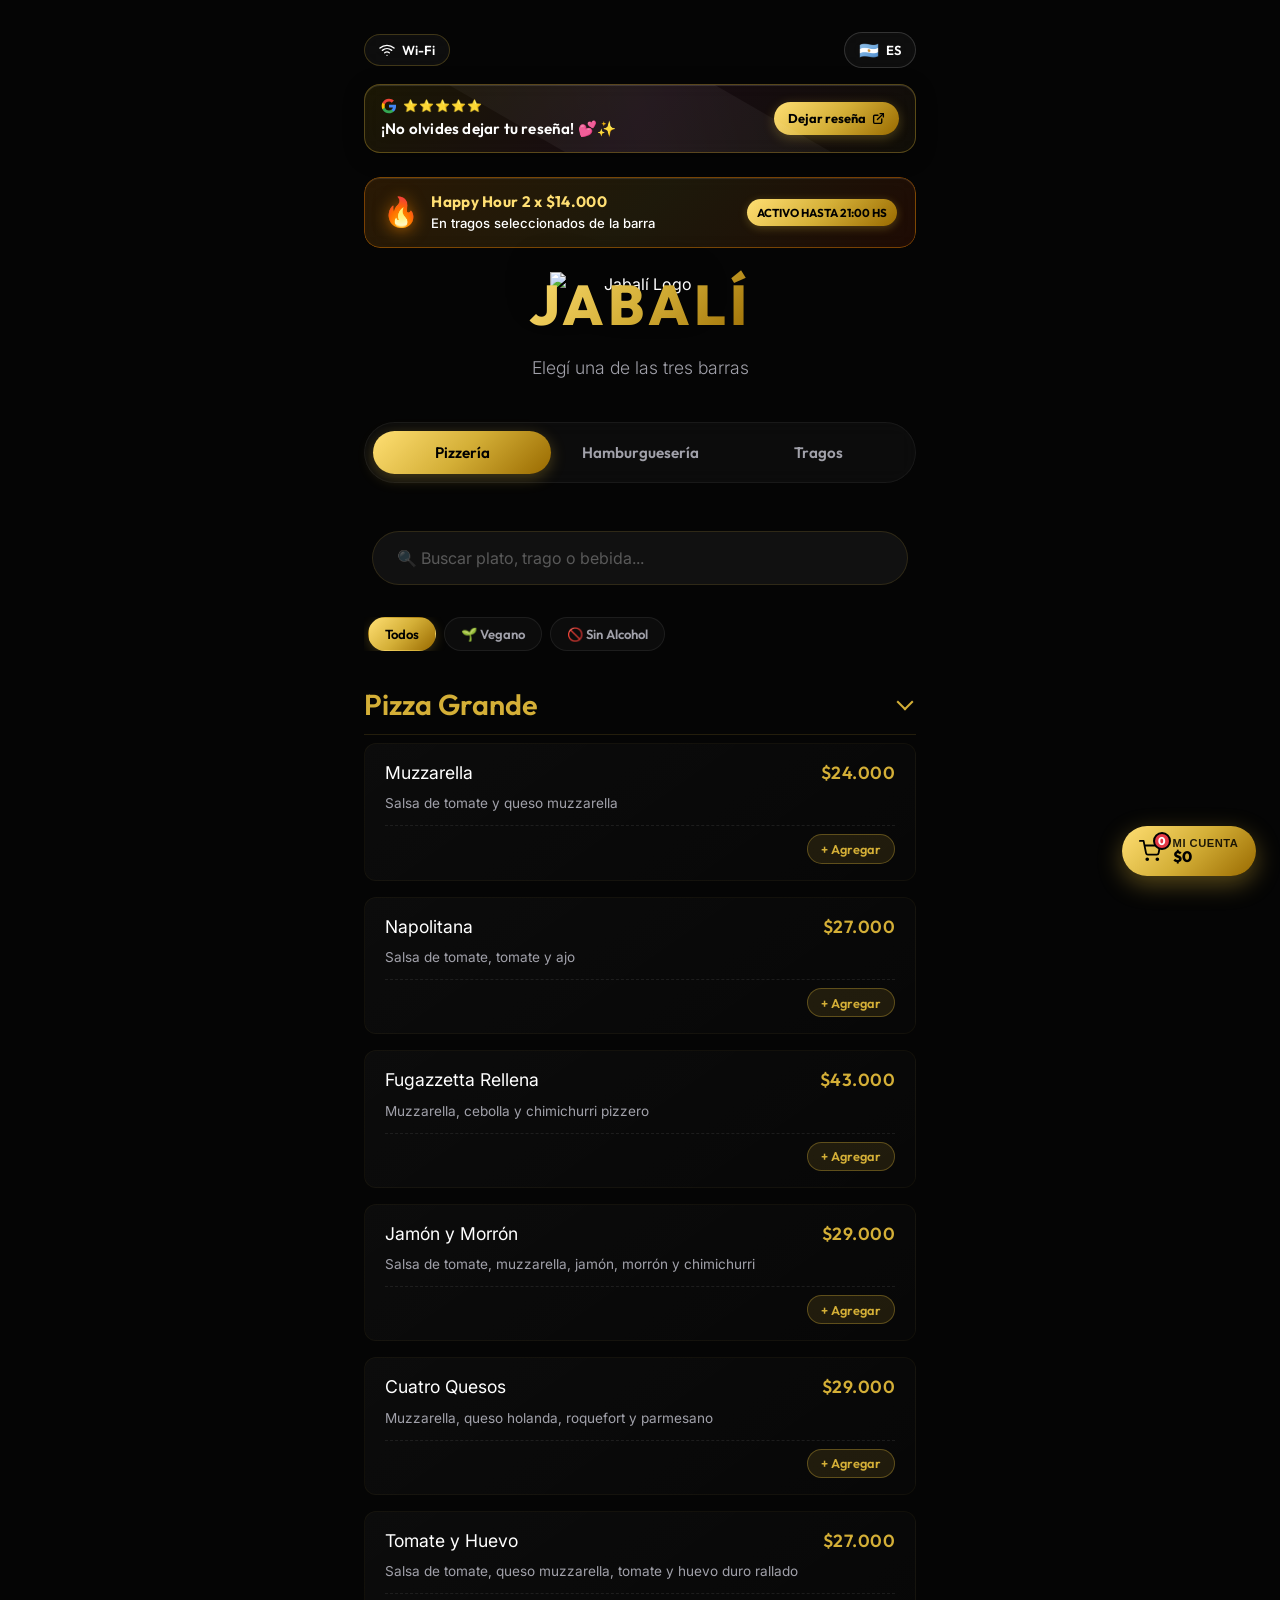
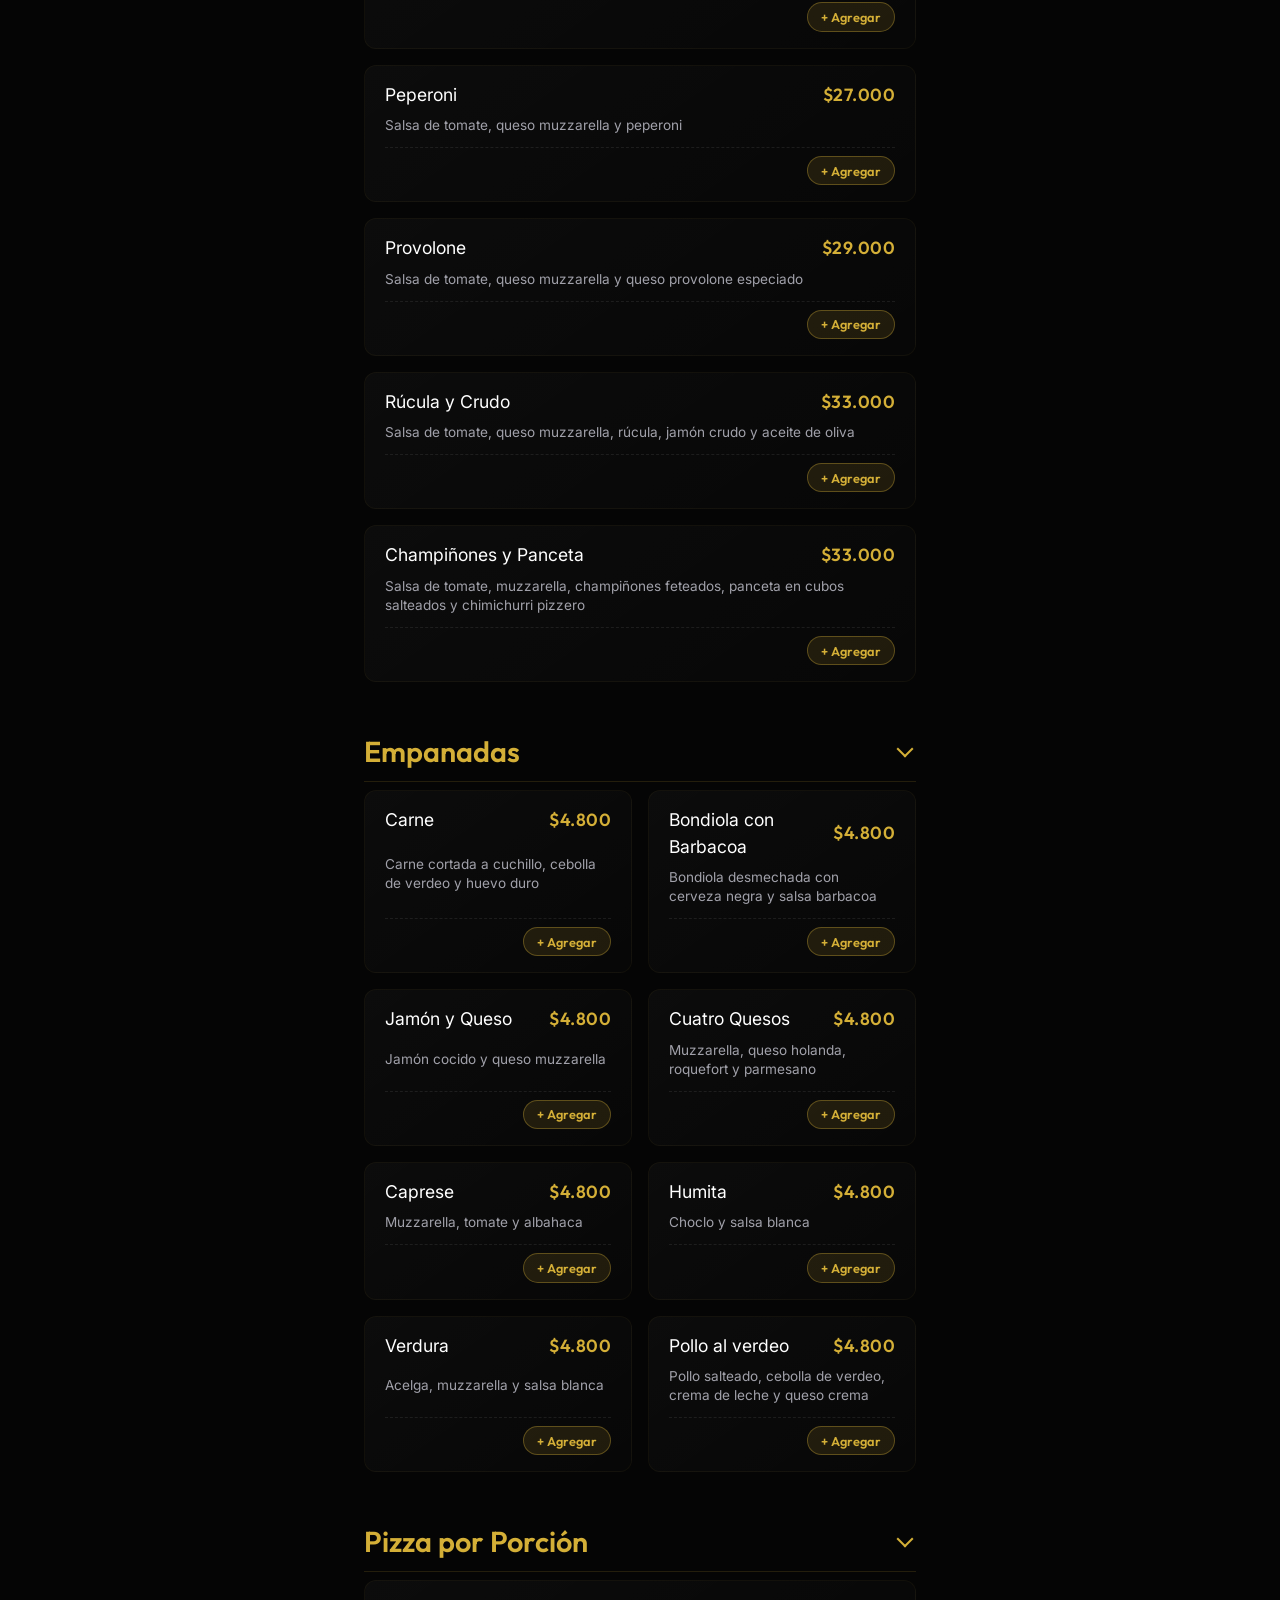
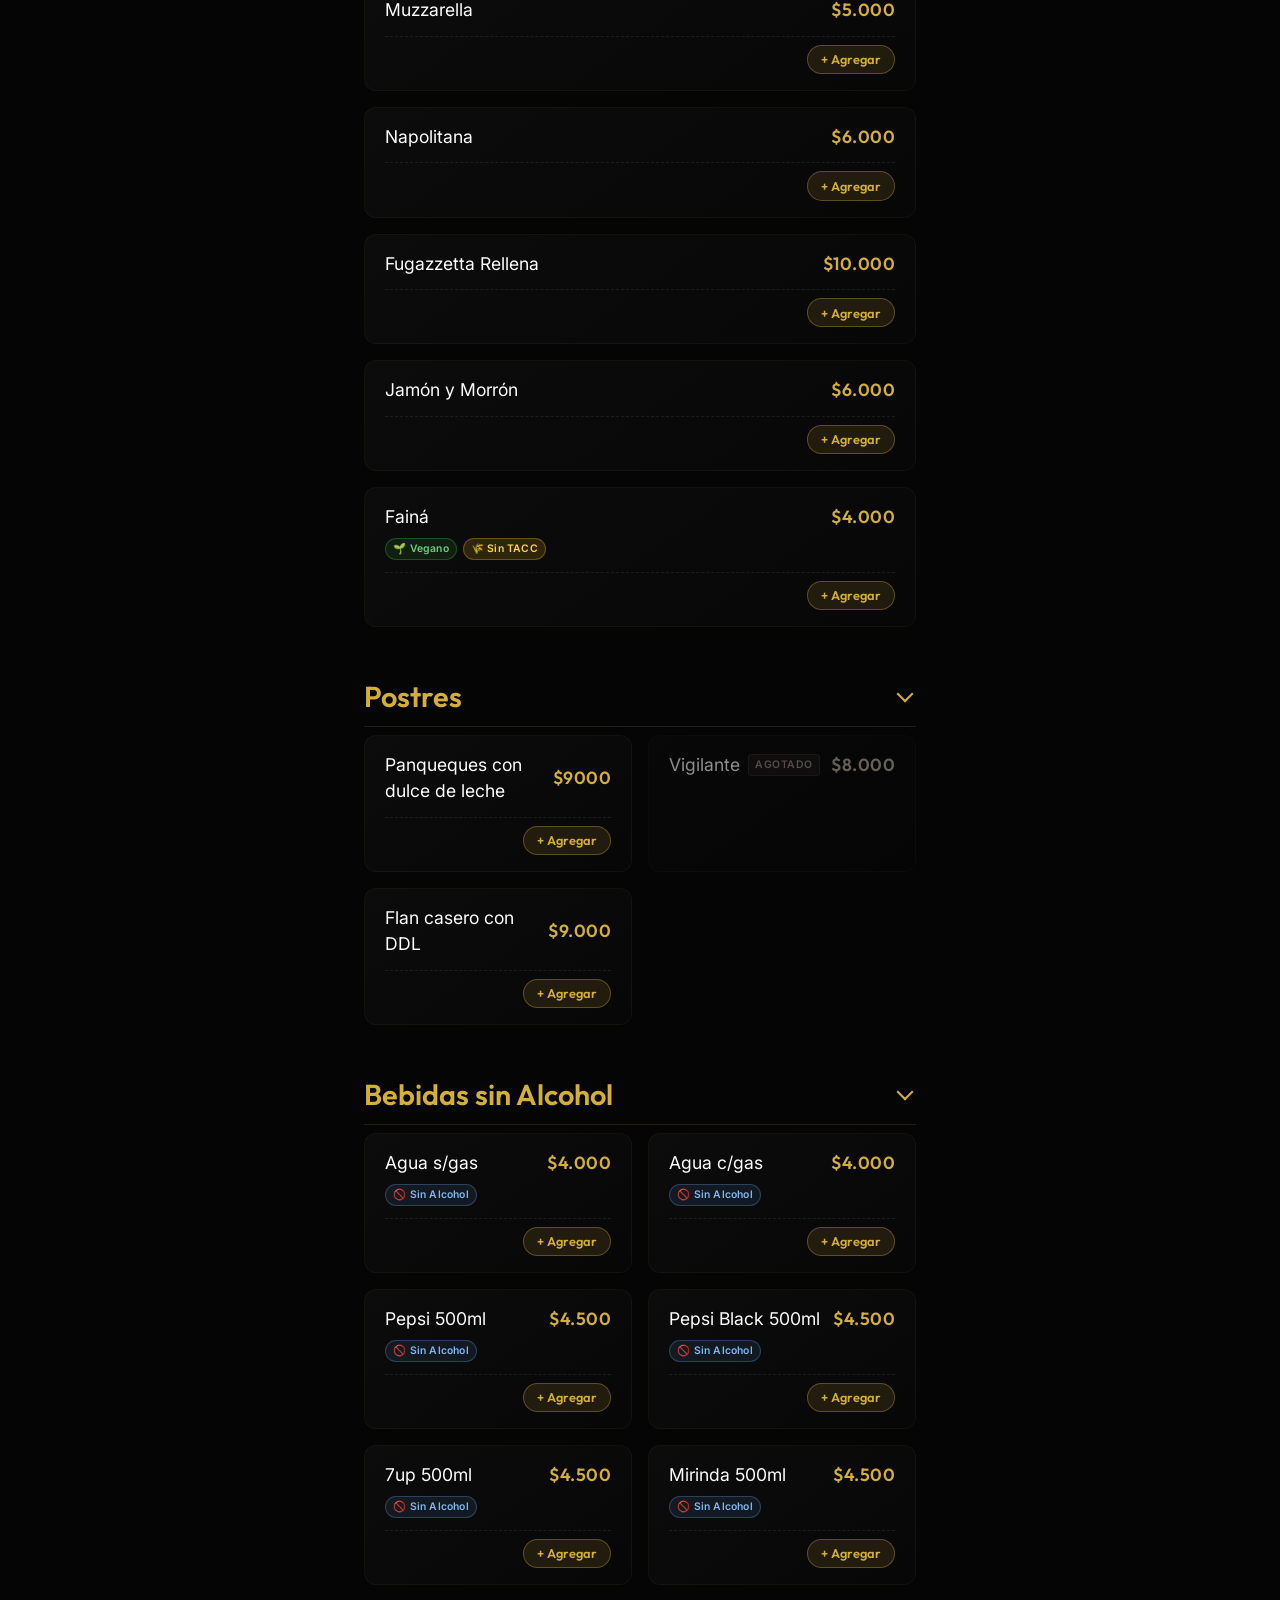
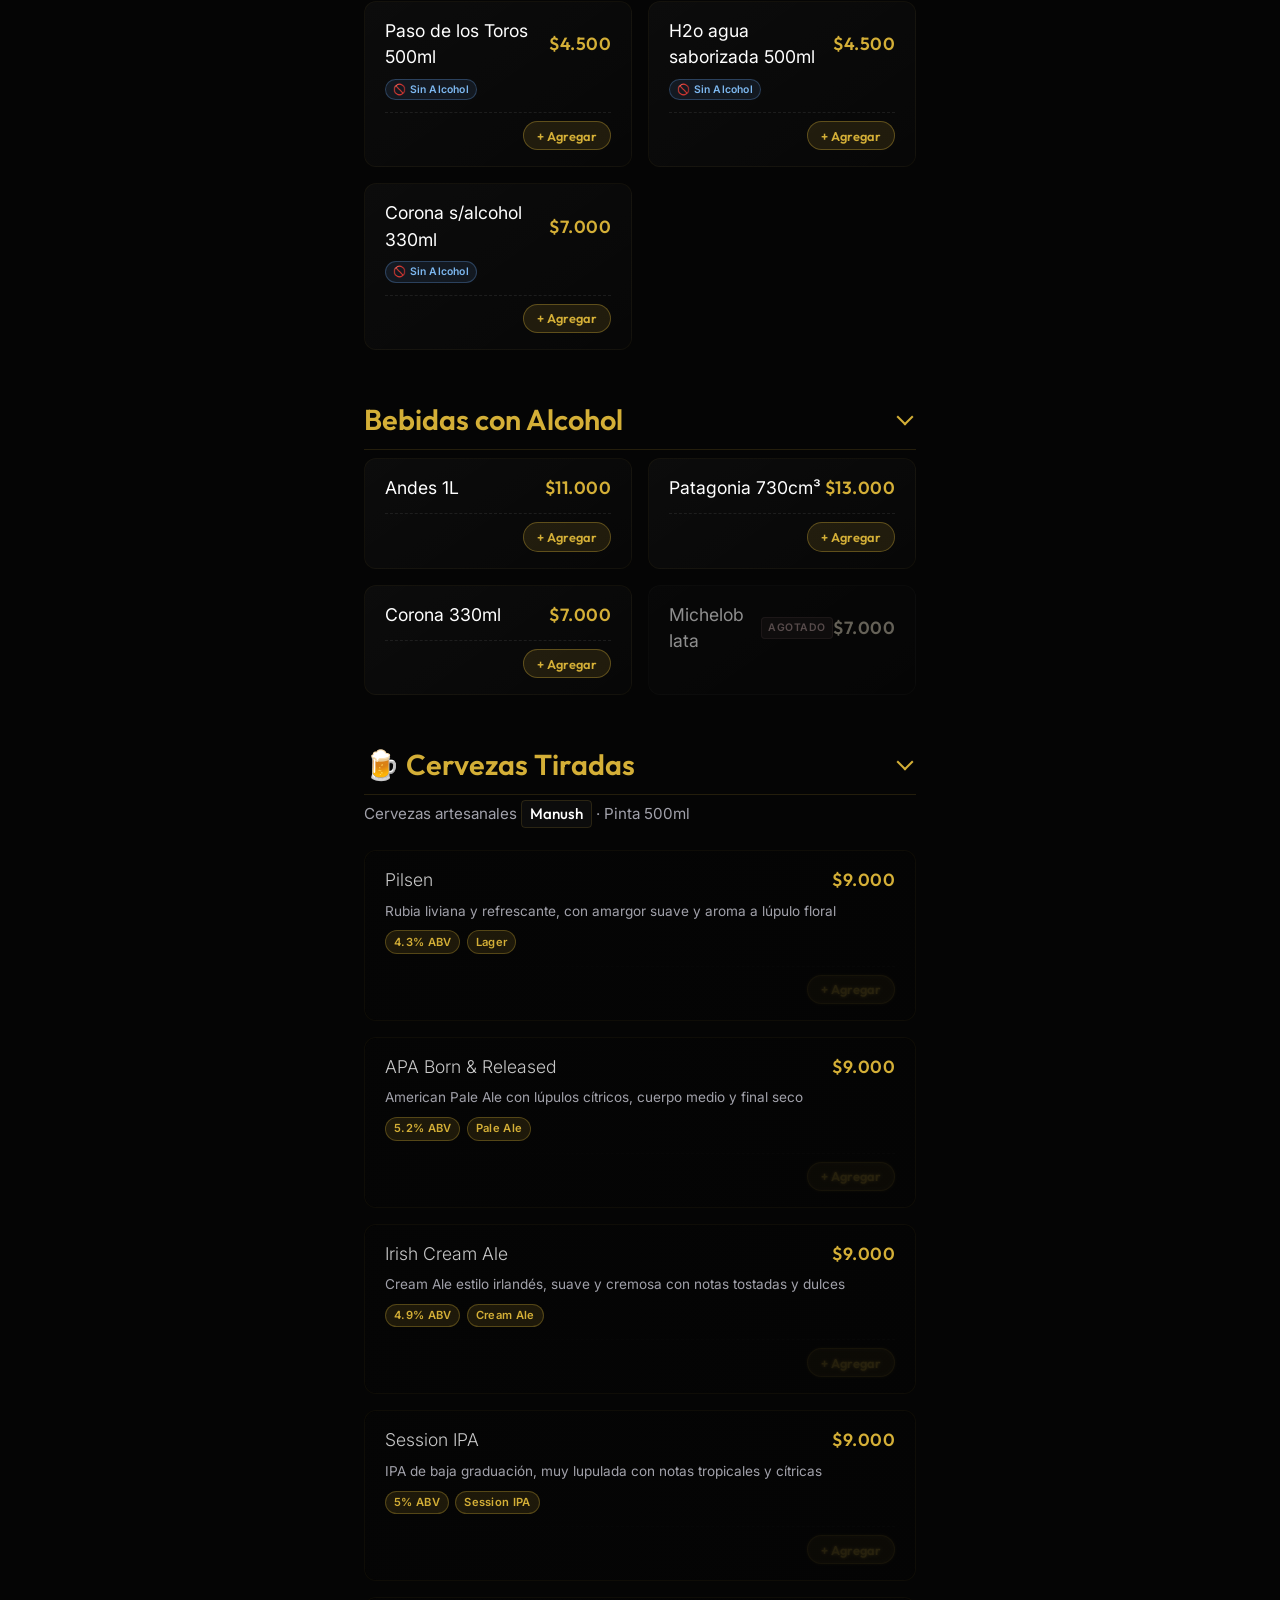
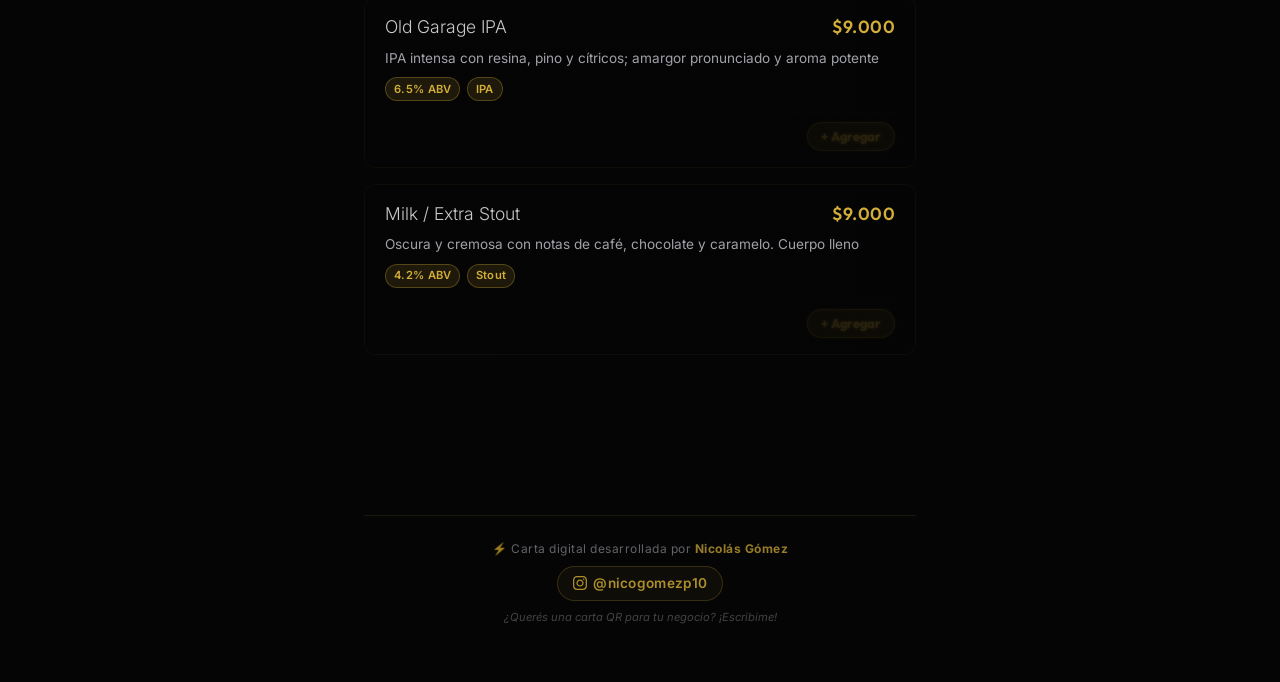
==== commit 8121bd37: "Add files via upload" ====
--- a/index.html
+++ b/index.html
@@ -189,7 +189,7 @@
         </footer>
 
     </div>
-    <script src="app.js"></script>
+    <script src="app.js?v=1.1"></script>
 
 </body>
 
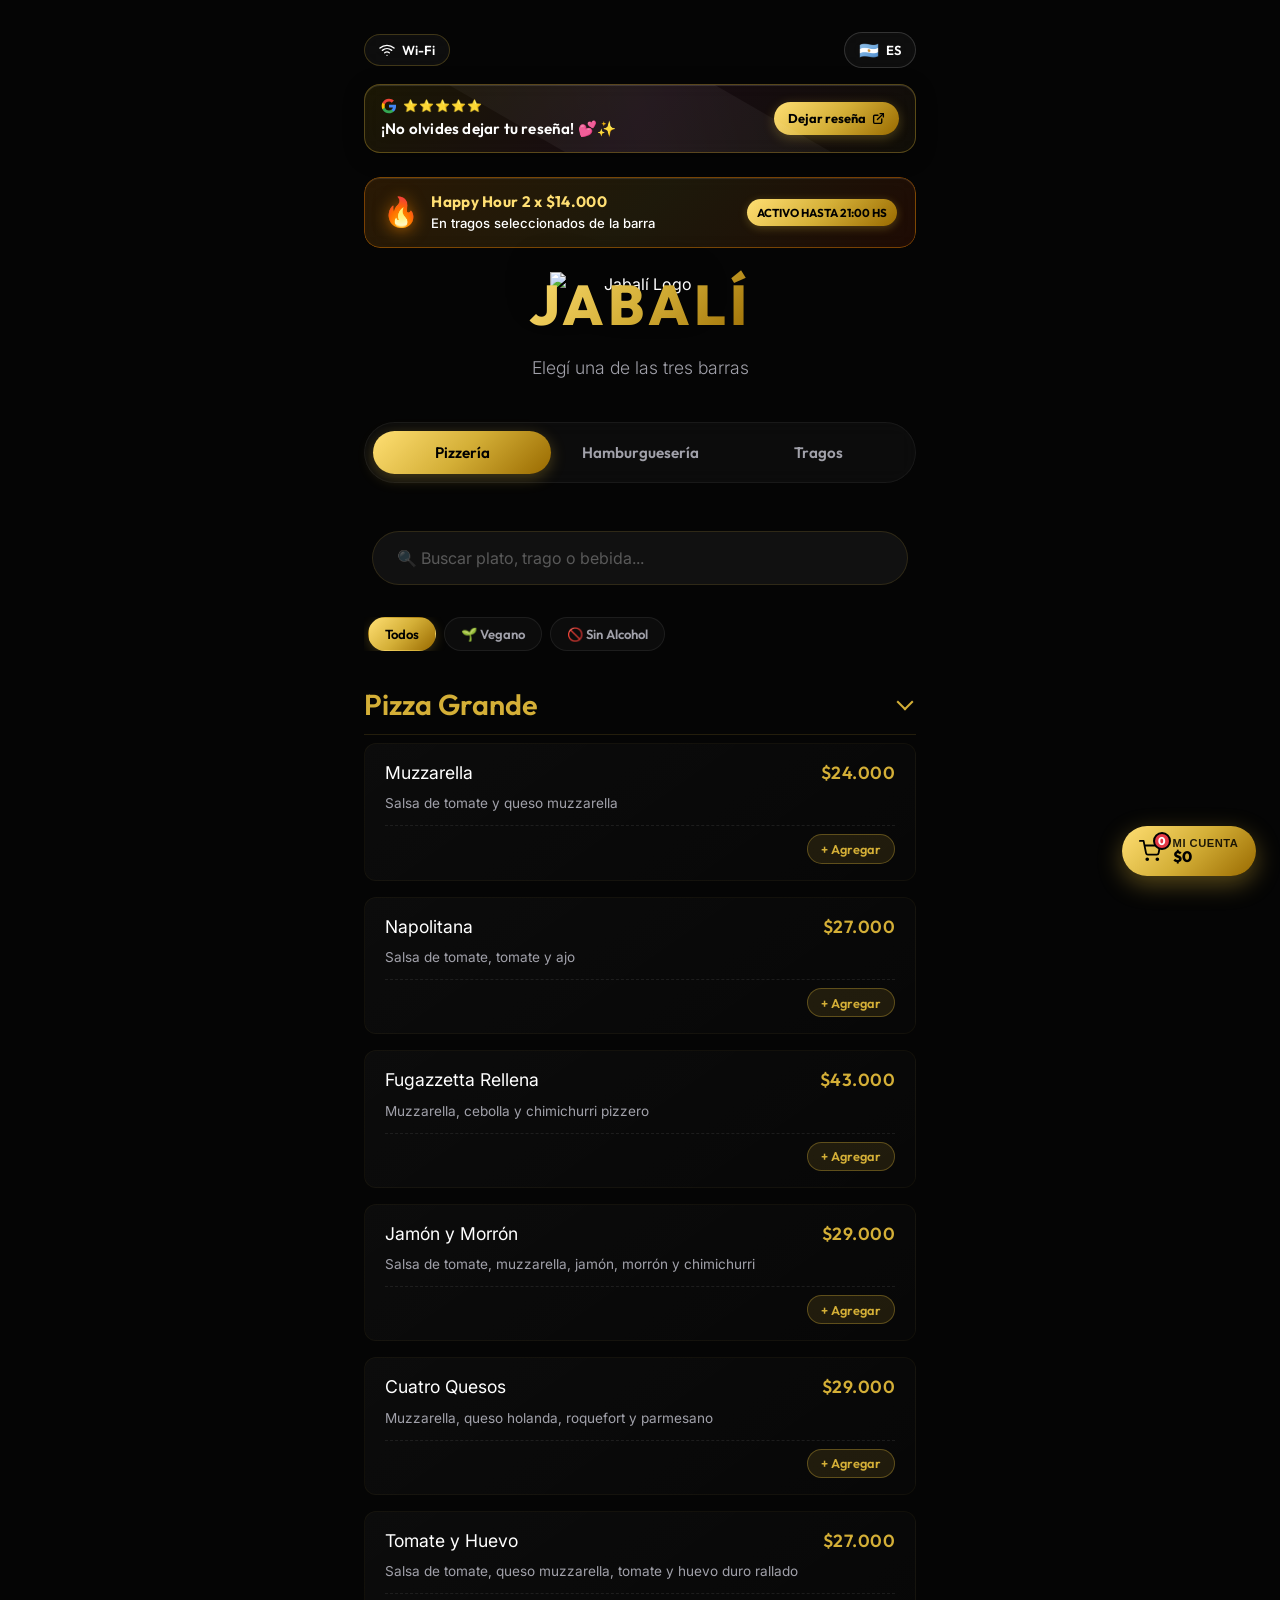
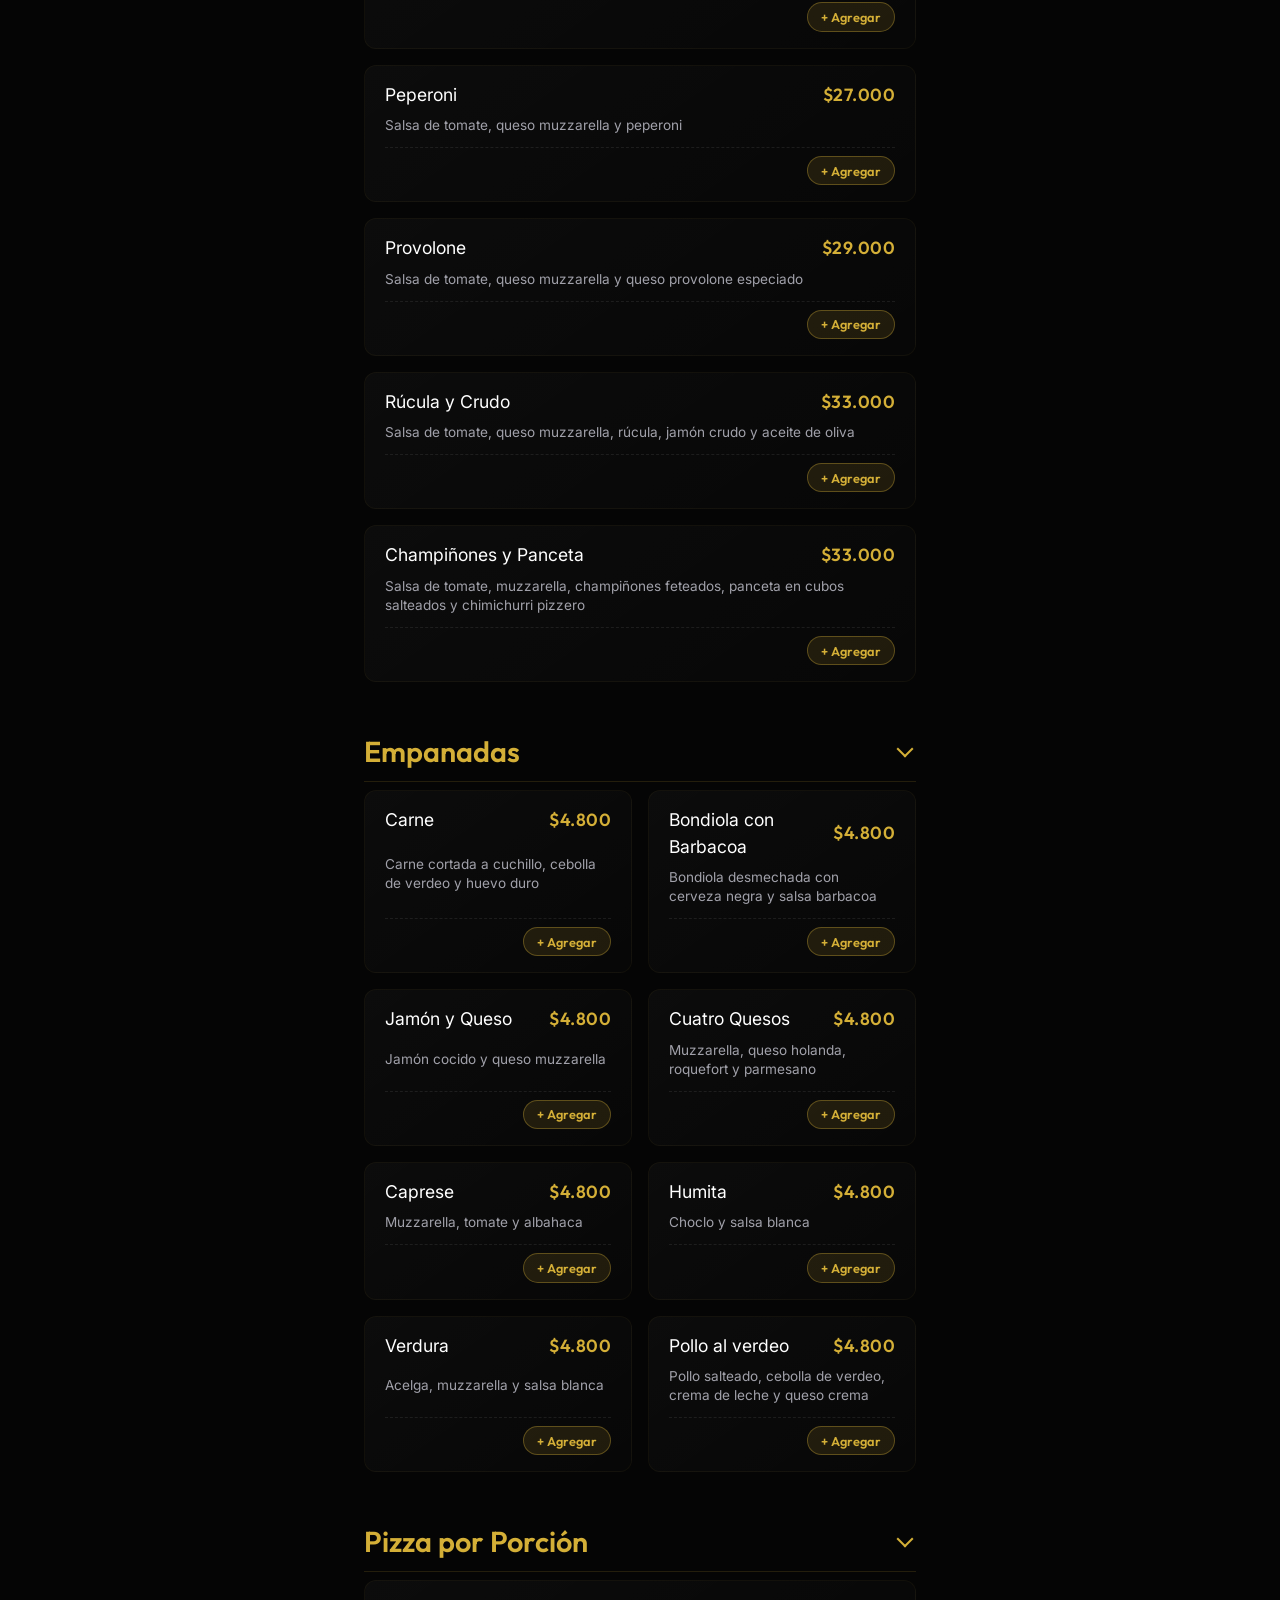
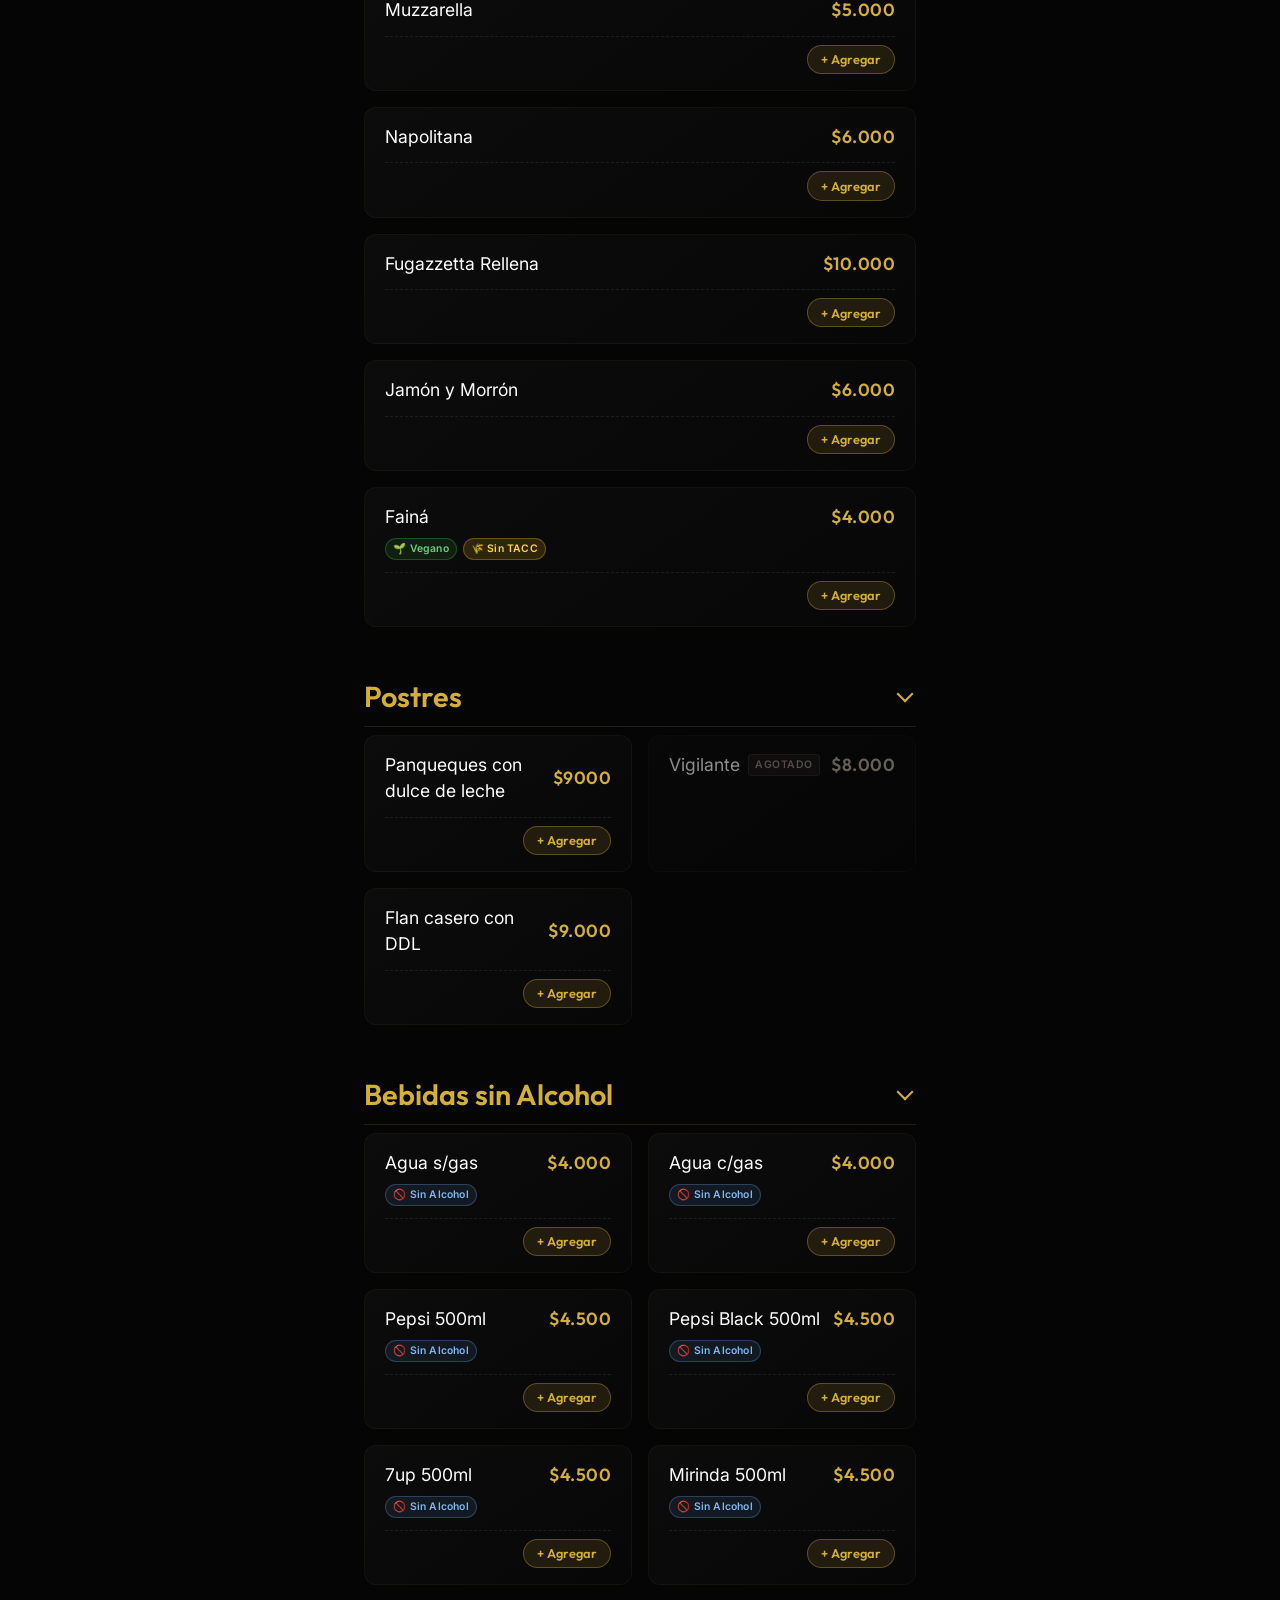
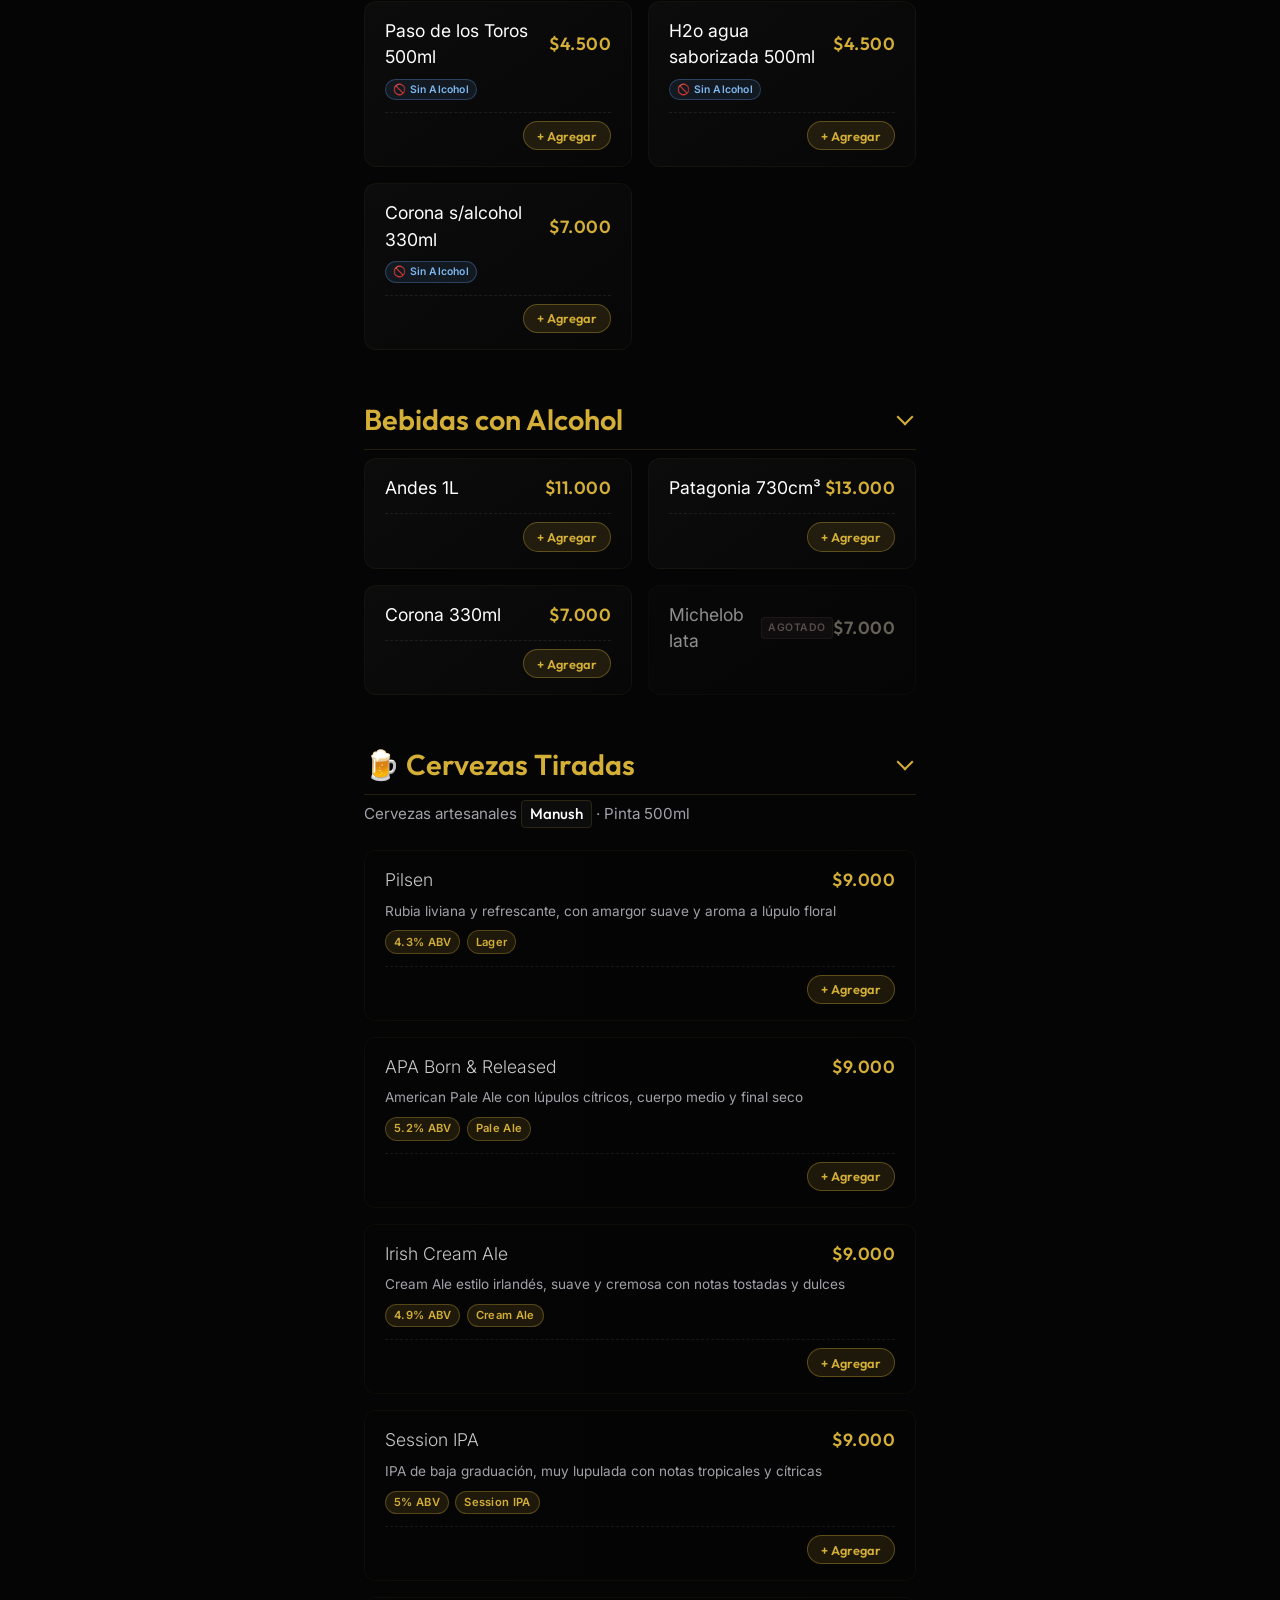
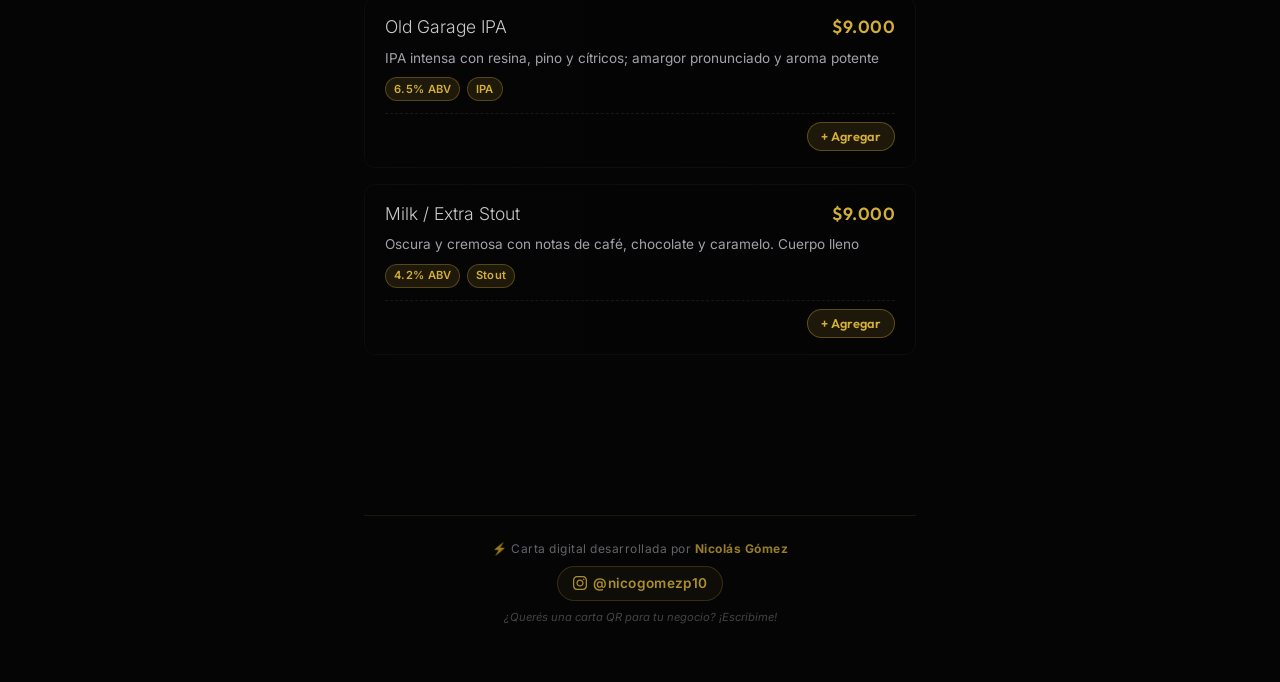
==== commit 44c1bd81: "Add files via upload" ====
--- a/index.html
+++ b/index.html
@@ -10,7 +10,7 @@
     <link
         href="https://fonts.googleapis.com/css2?family=Outfit:wght@300;400;600;800&family=Inter:wght@300;400;500&display=swap"
         rel="stylesheet">
-    <link rel="stylesheet" href="style.css">
+    <link rel="stylesheet" href="style.css?v=1.1">
 </head>
 
 <body>
@@ -189,7 +189,7 @@
         </footer>
 
     </div>
-    <script src="app.js?v=1.1"></script>
+    <script src="app.js?v=1.3"></script>
 
 </body>
 
--- a/style.css
+++ b/style.css
@@ -341,6 +341,7 @@
     background: linear-gradient(145deg, rgba(212, 175, 55, 0.1) 0%, transparent 100%);
     opacity: 0;
     transition: var(--transition);
+    pointer-events: none;
 }
 
 .menu-item:hover::before {
@@ -963,6 +964,8 @@
     margin-top: 0.75rem;
     padding-top: 0.5rem;
     border-top: 1px dashed rgba(255, 255, 255, 0.08);
+    position: relative;
+    z-index: 2;
 }
 
 .add-item-btn {
@@ -979,6 +982,8 @@
     align-items: center;
     gap: 0.3rem;
     transition: var(--transition);
+    position: relative;
+    z-index: 3;
 }
 
 .add-item-btn:hover {
@@ -996,6 +1001,8 @@
     border-radius: 100px;
     padding: 0.15rem;
     gap: 0.3rem;
+    position: relative;
+    z-index: 3;
 }
 
 .qty-btn {
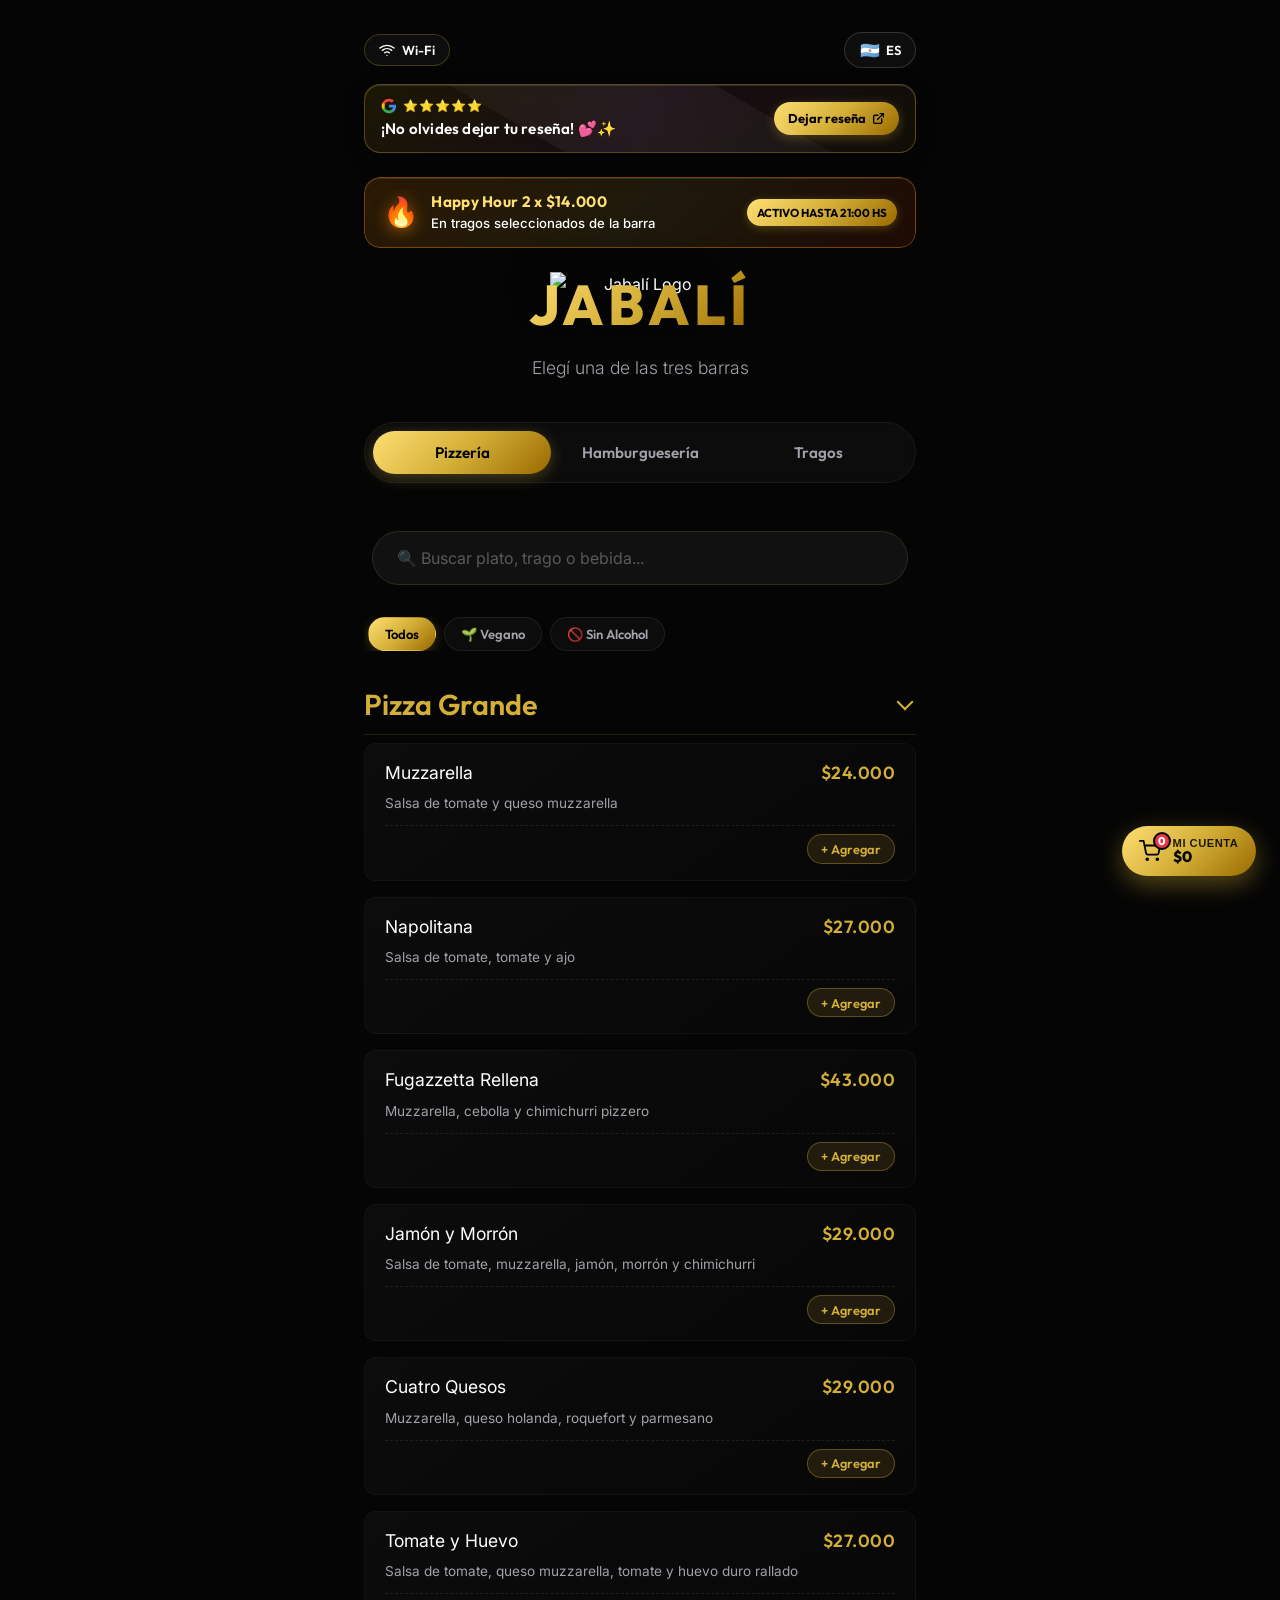
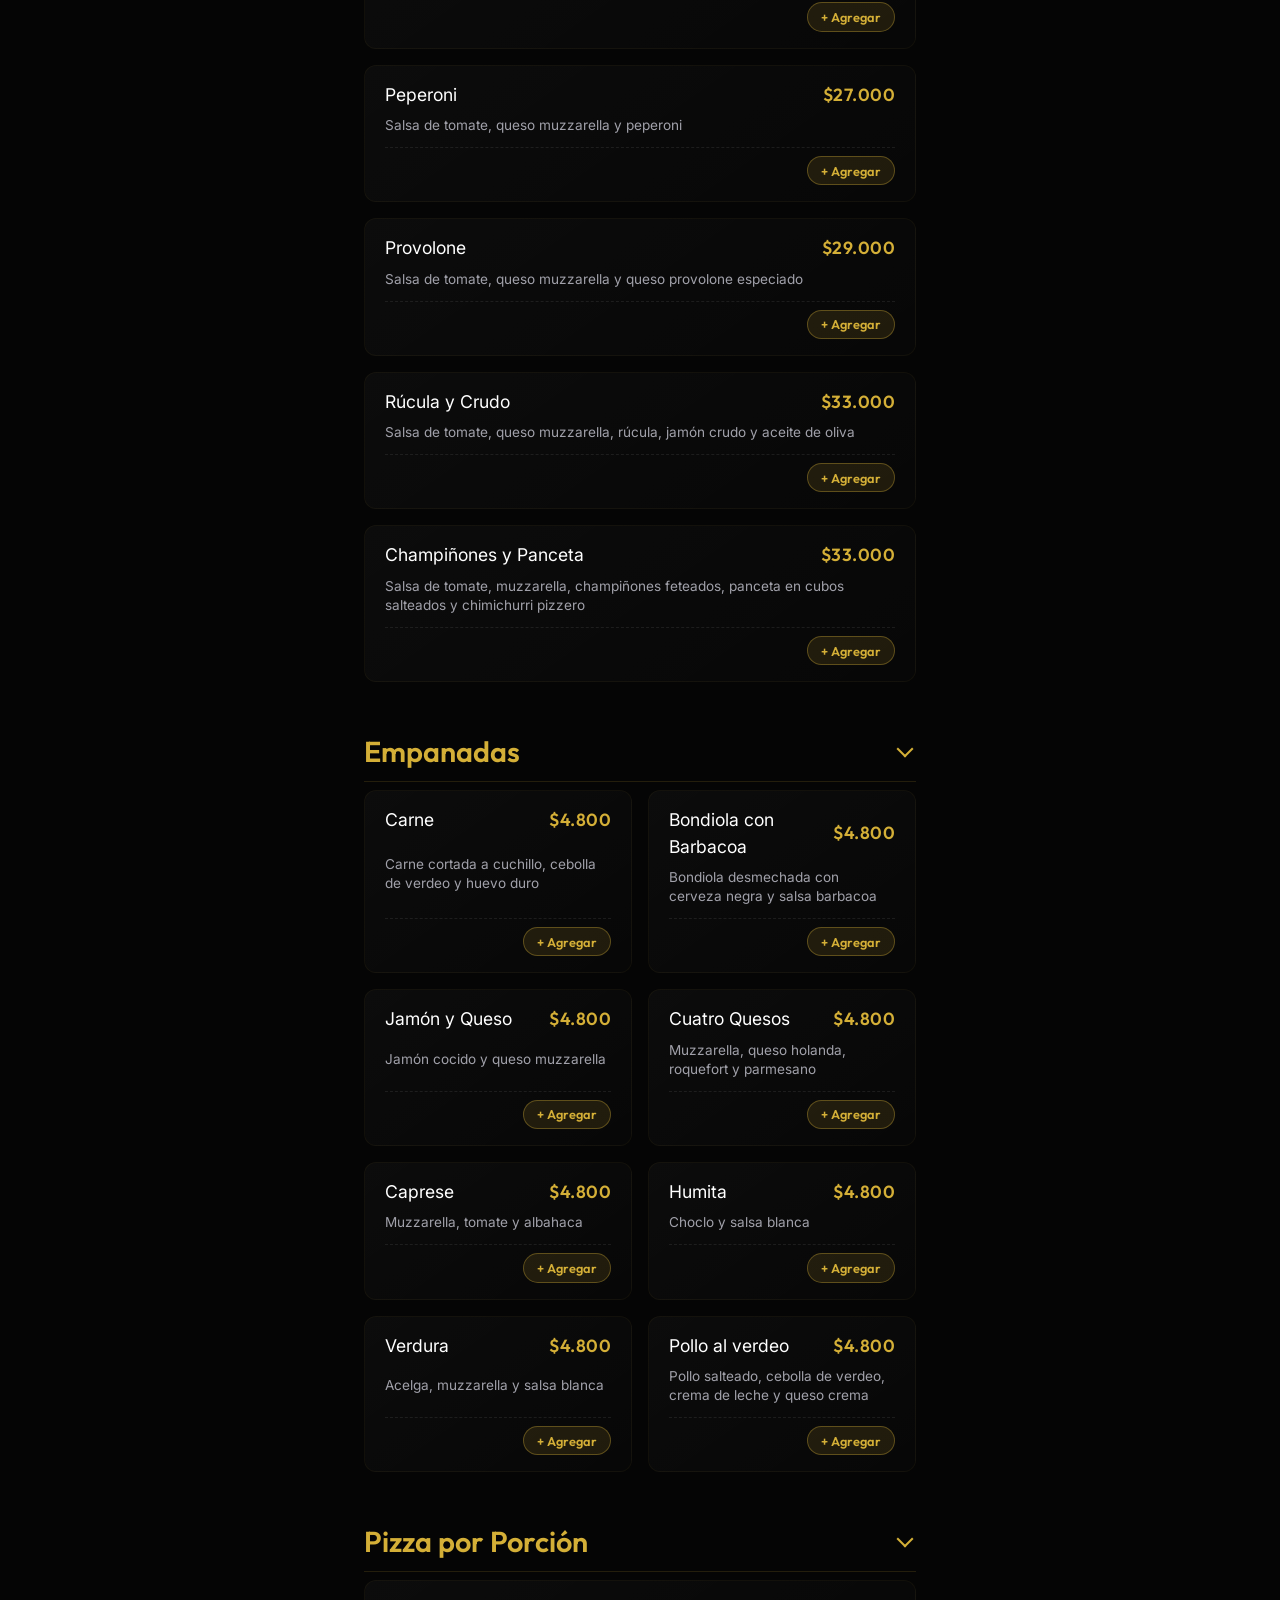
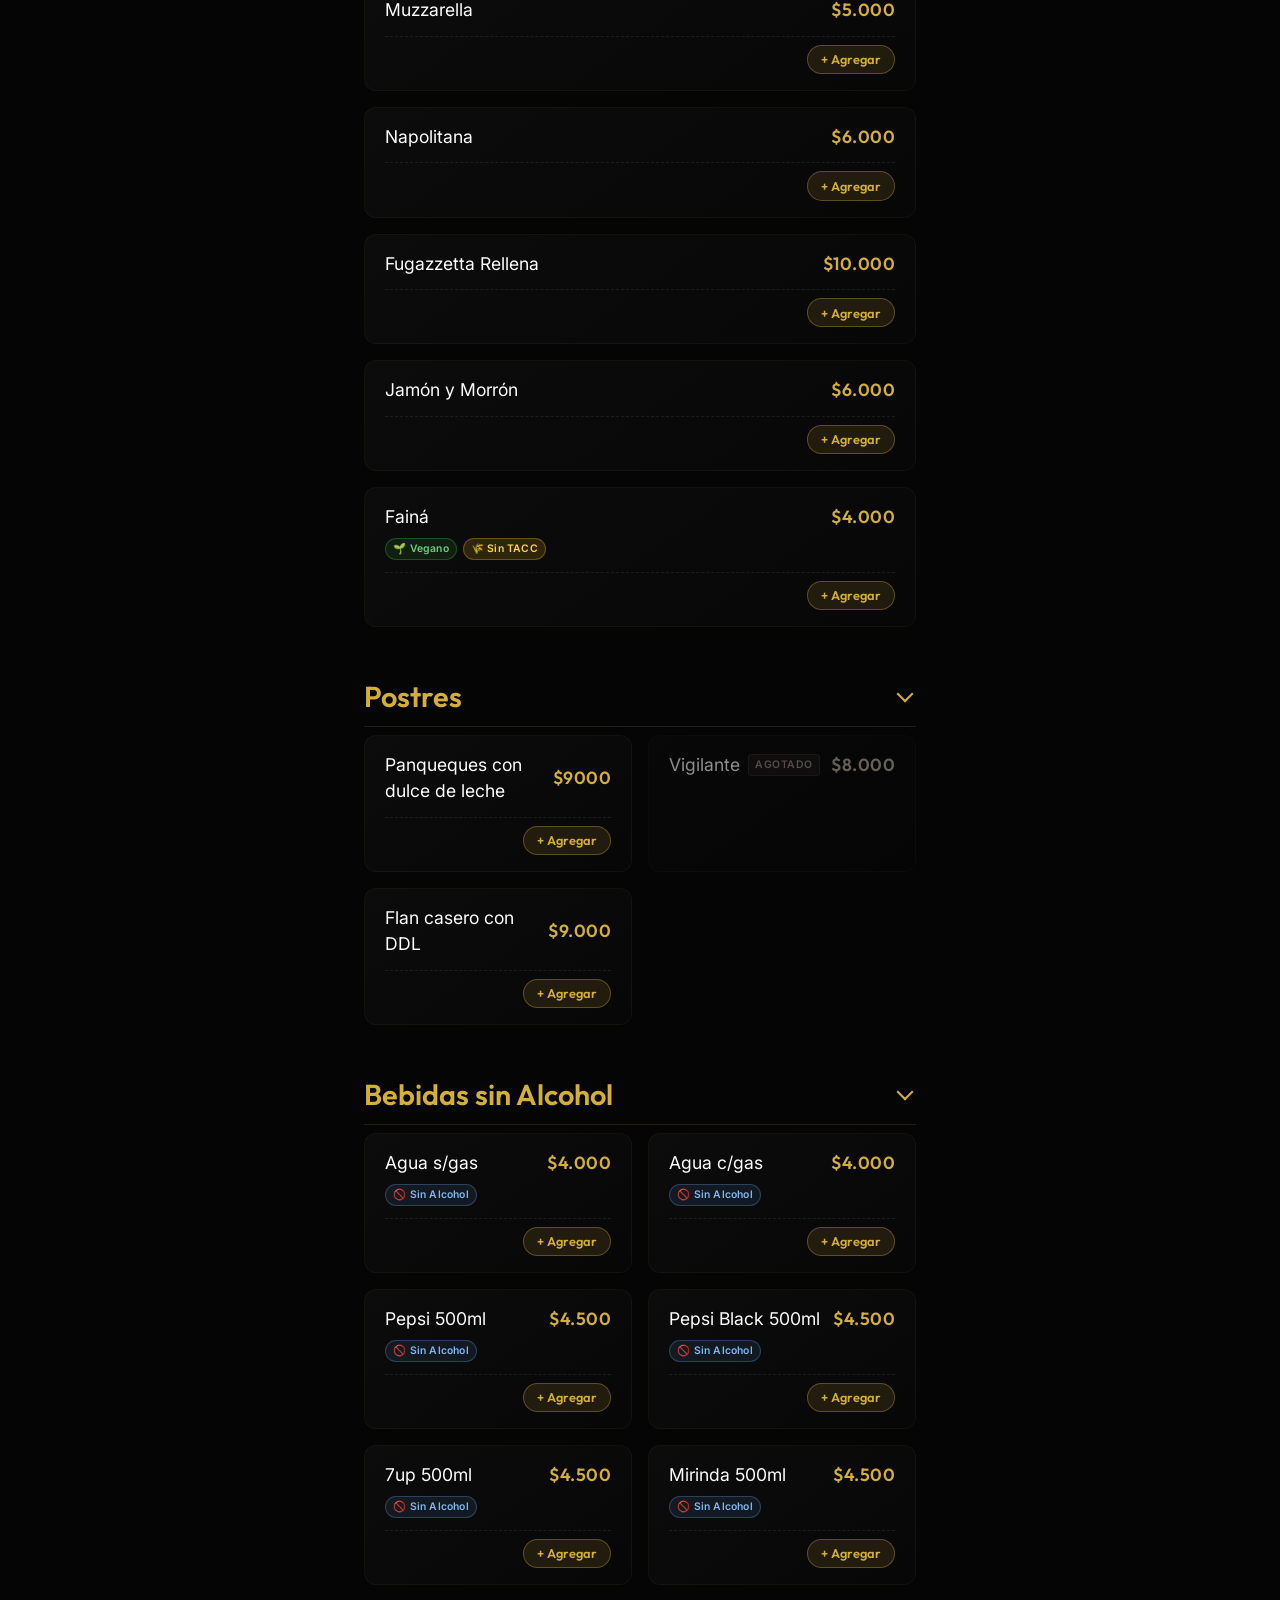
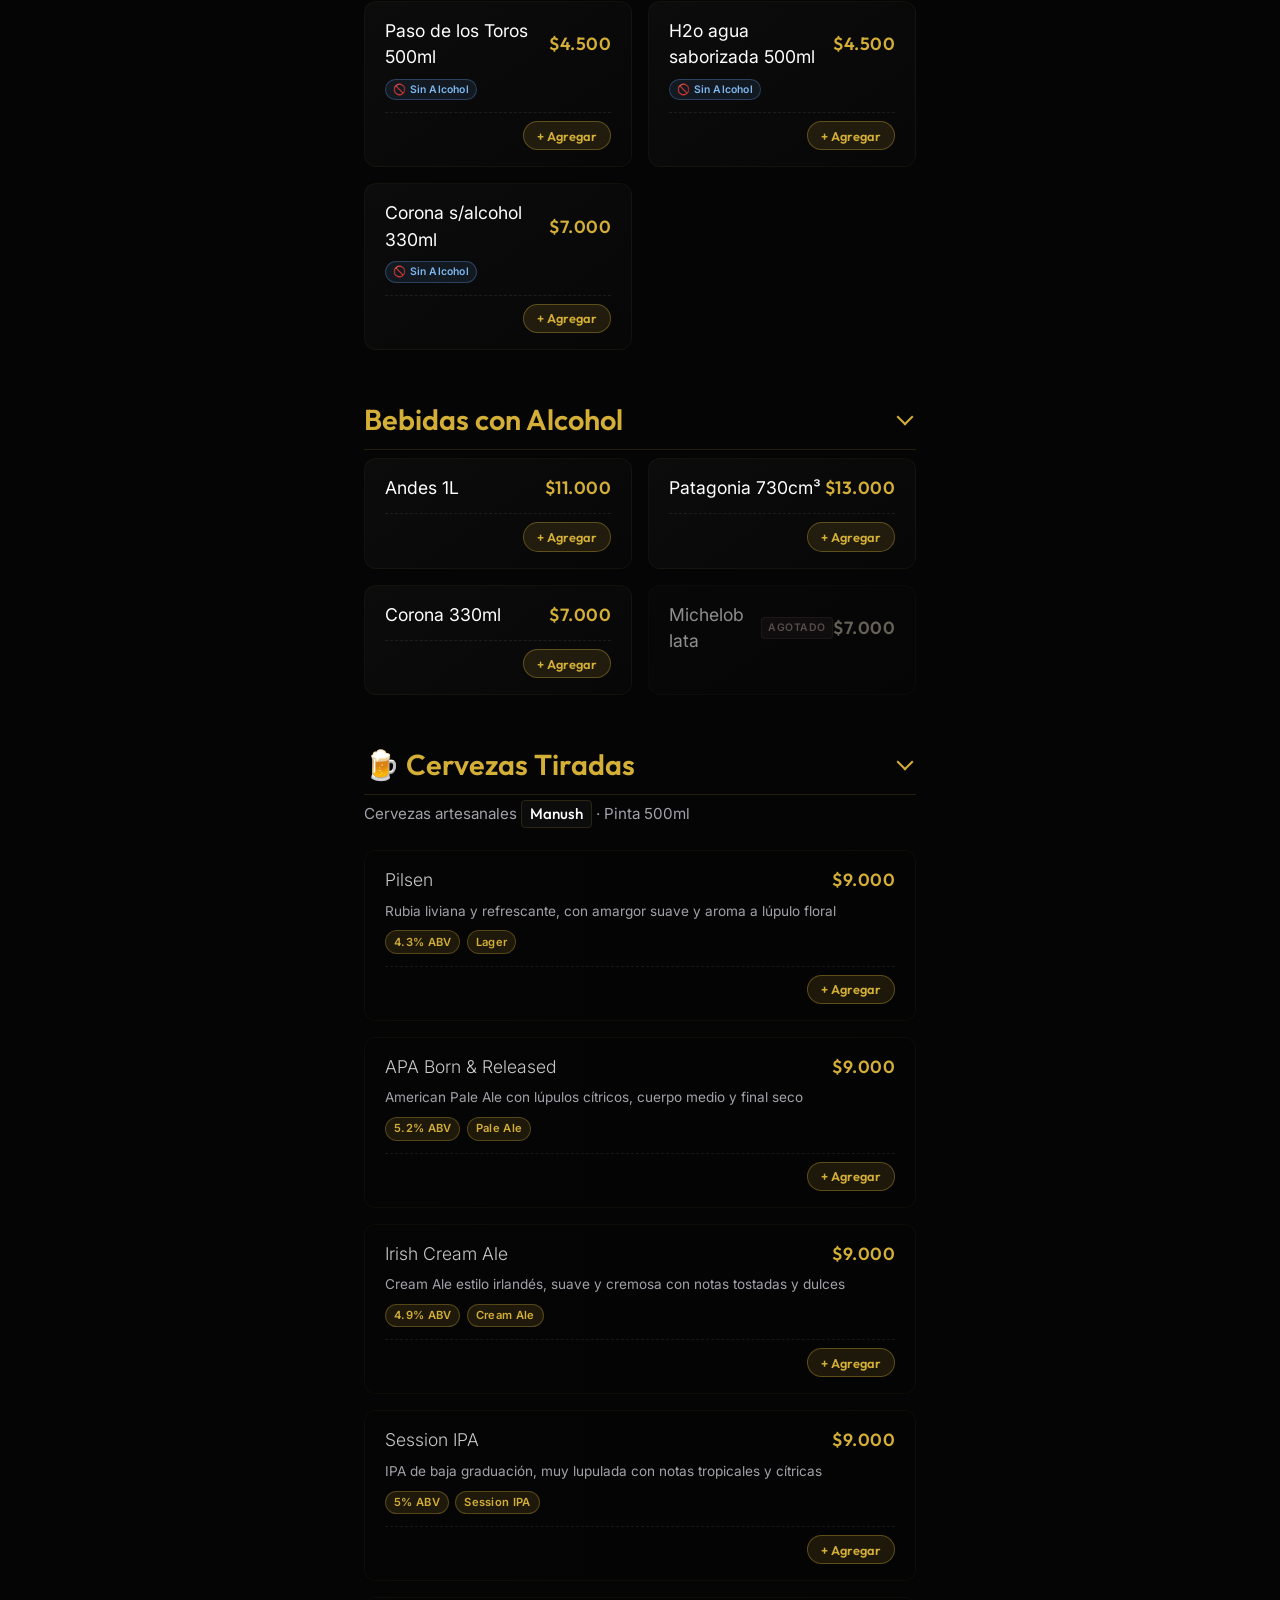
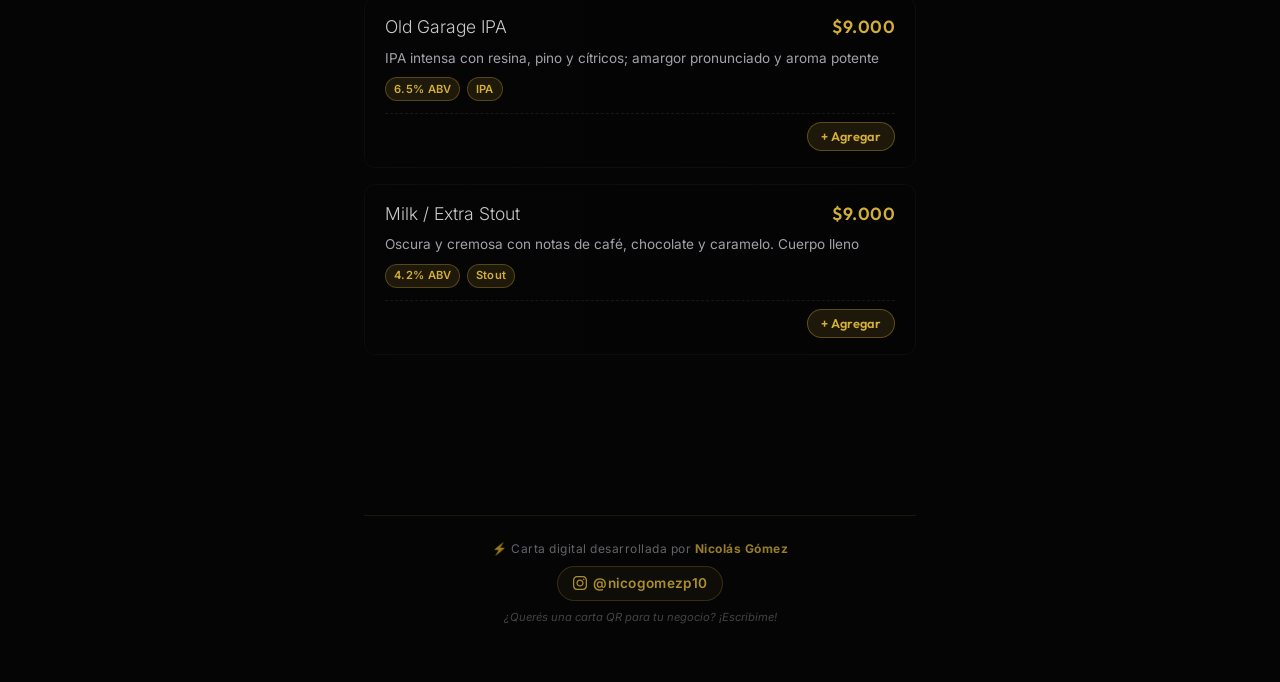
==== commit ec14b34e: "Update index.html" ====
--- a/index.html
+++ b/index.html
@@ -164,7 +164,7 @@
                         </div>
                     </div>
 
-                    <p class="cart-note" data-i18n="cart_note">💡 Este simulador te ayuda a calcular tu cuenta. Hacé tu pedido al mozo.</p>
+                    <p class="cart-note" data-i18n="cart_note">💡 Este simulador te ayuda a calcular tu cuenta. Hacé tu pedido en caja.</p>
 
                     <div class="cart-actions">
                         <button id="clearCartBtn" class="clear-cart-btn" data-i18n="cart_clear">Vaciar borrador</button>
@@ -193,4 +193,4 @@
 
 </body>
 
-</html>+</html>
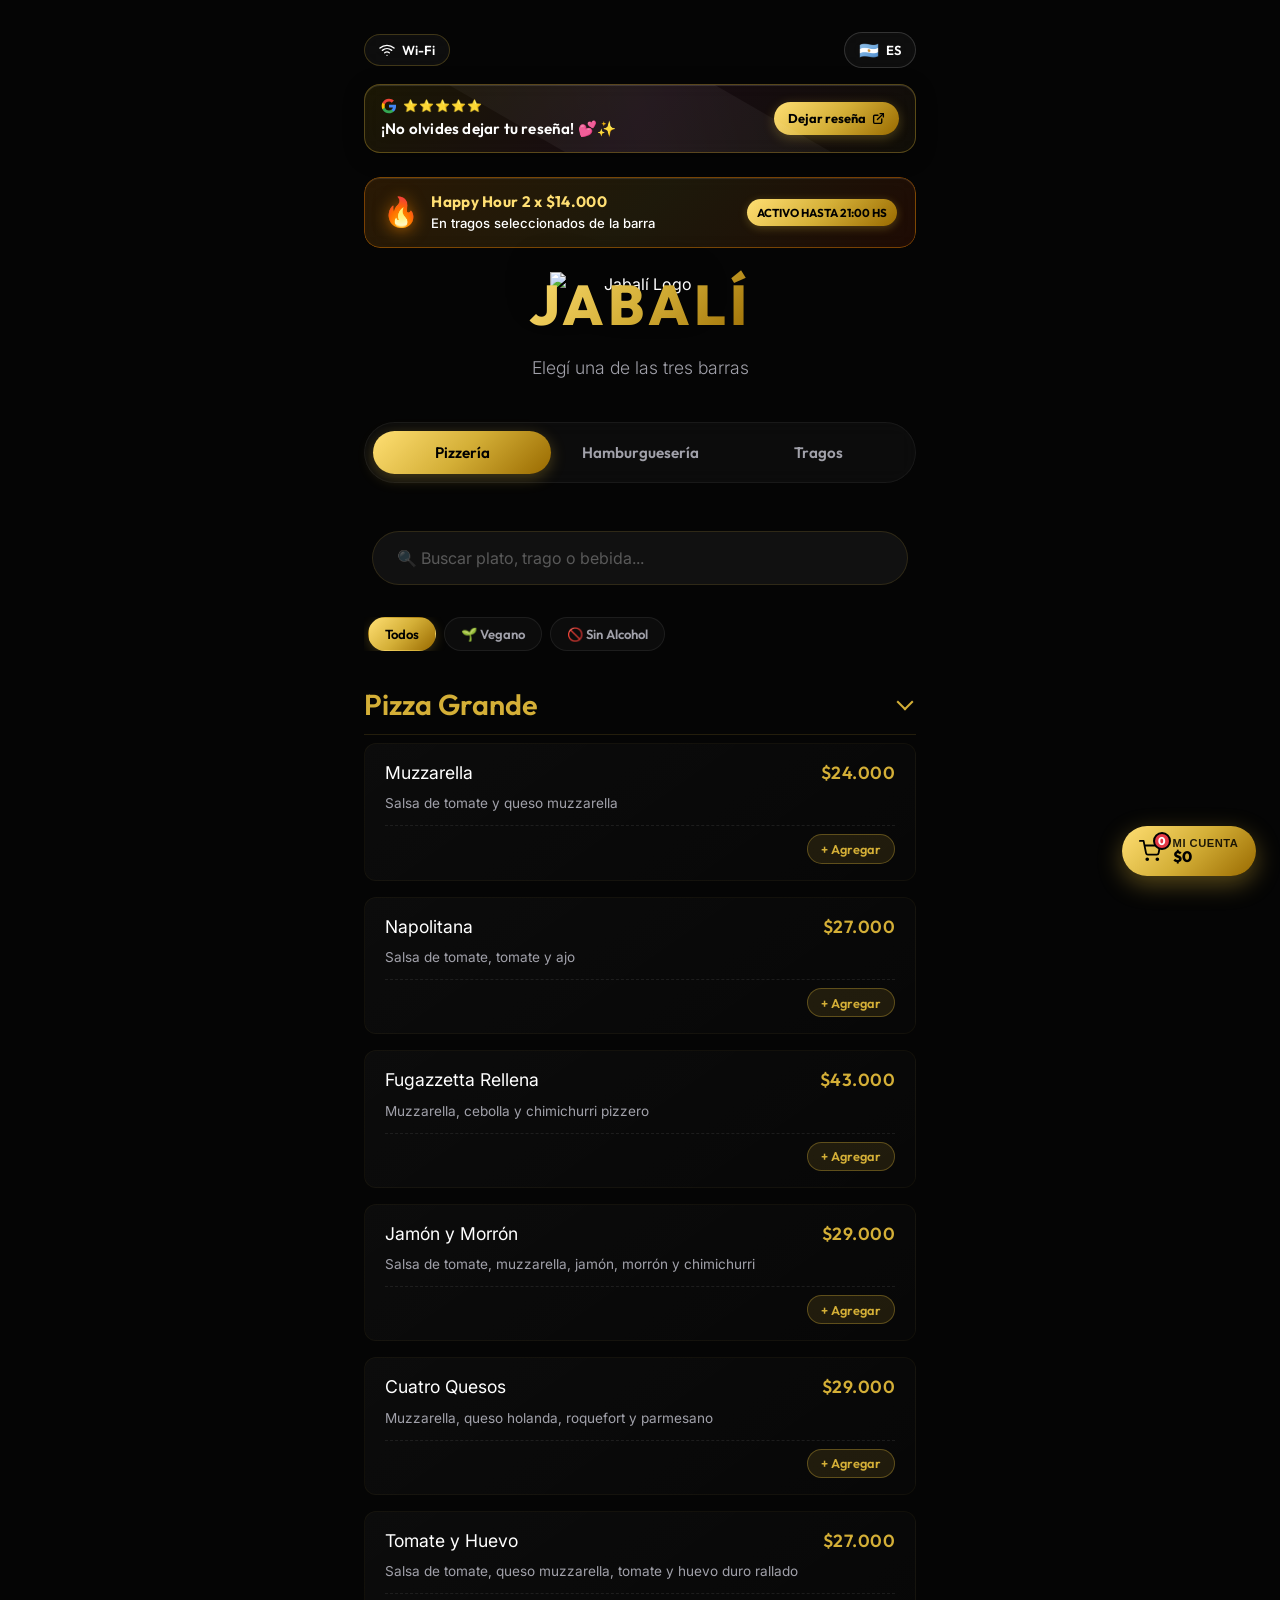
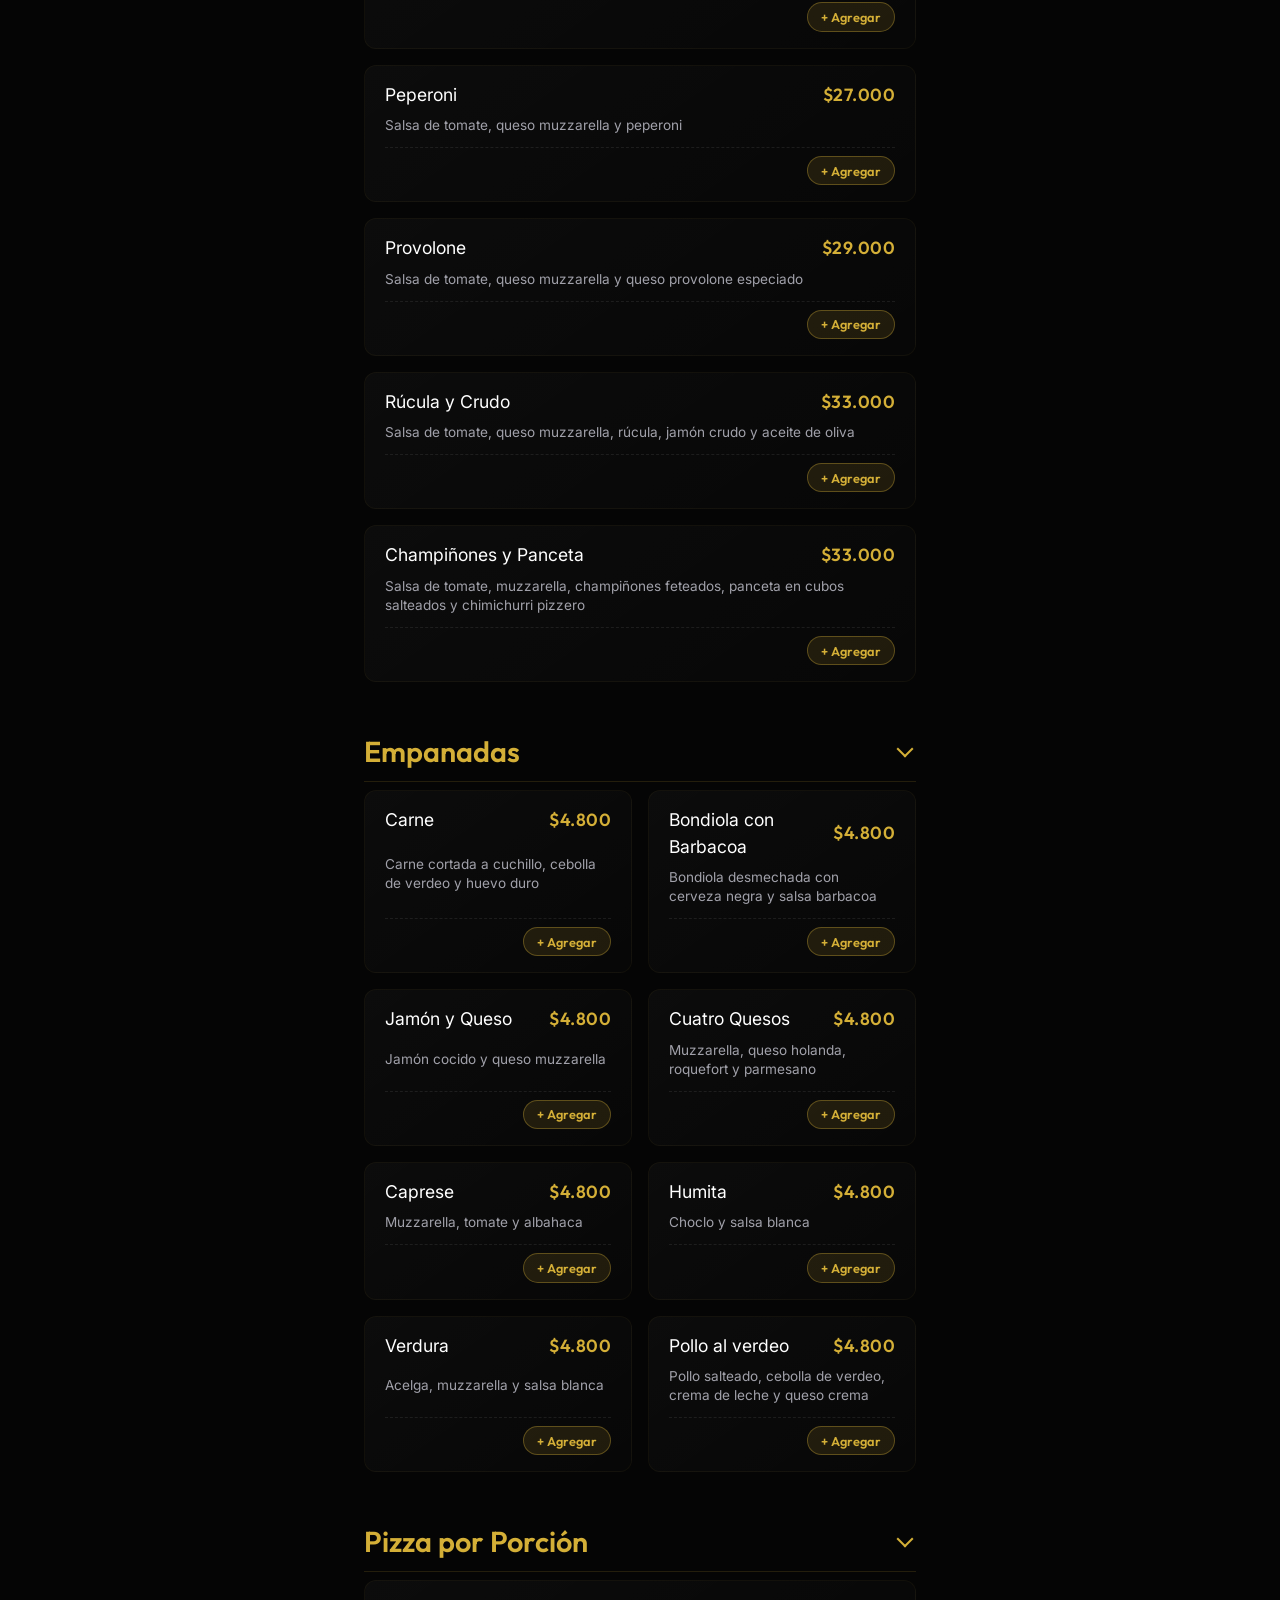
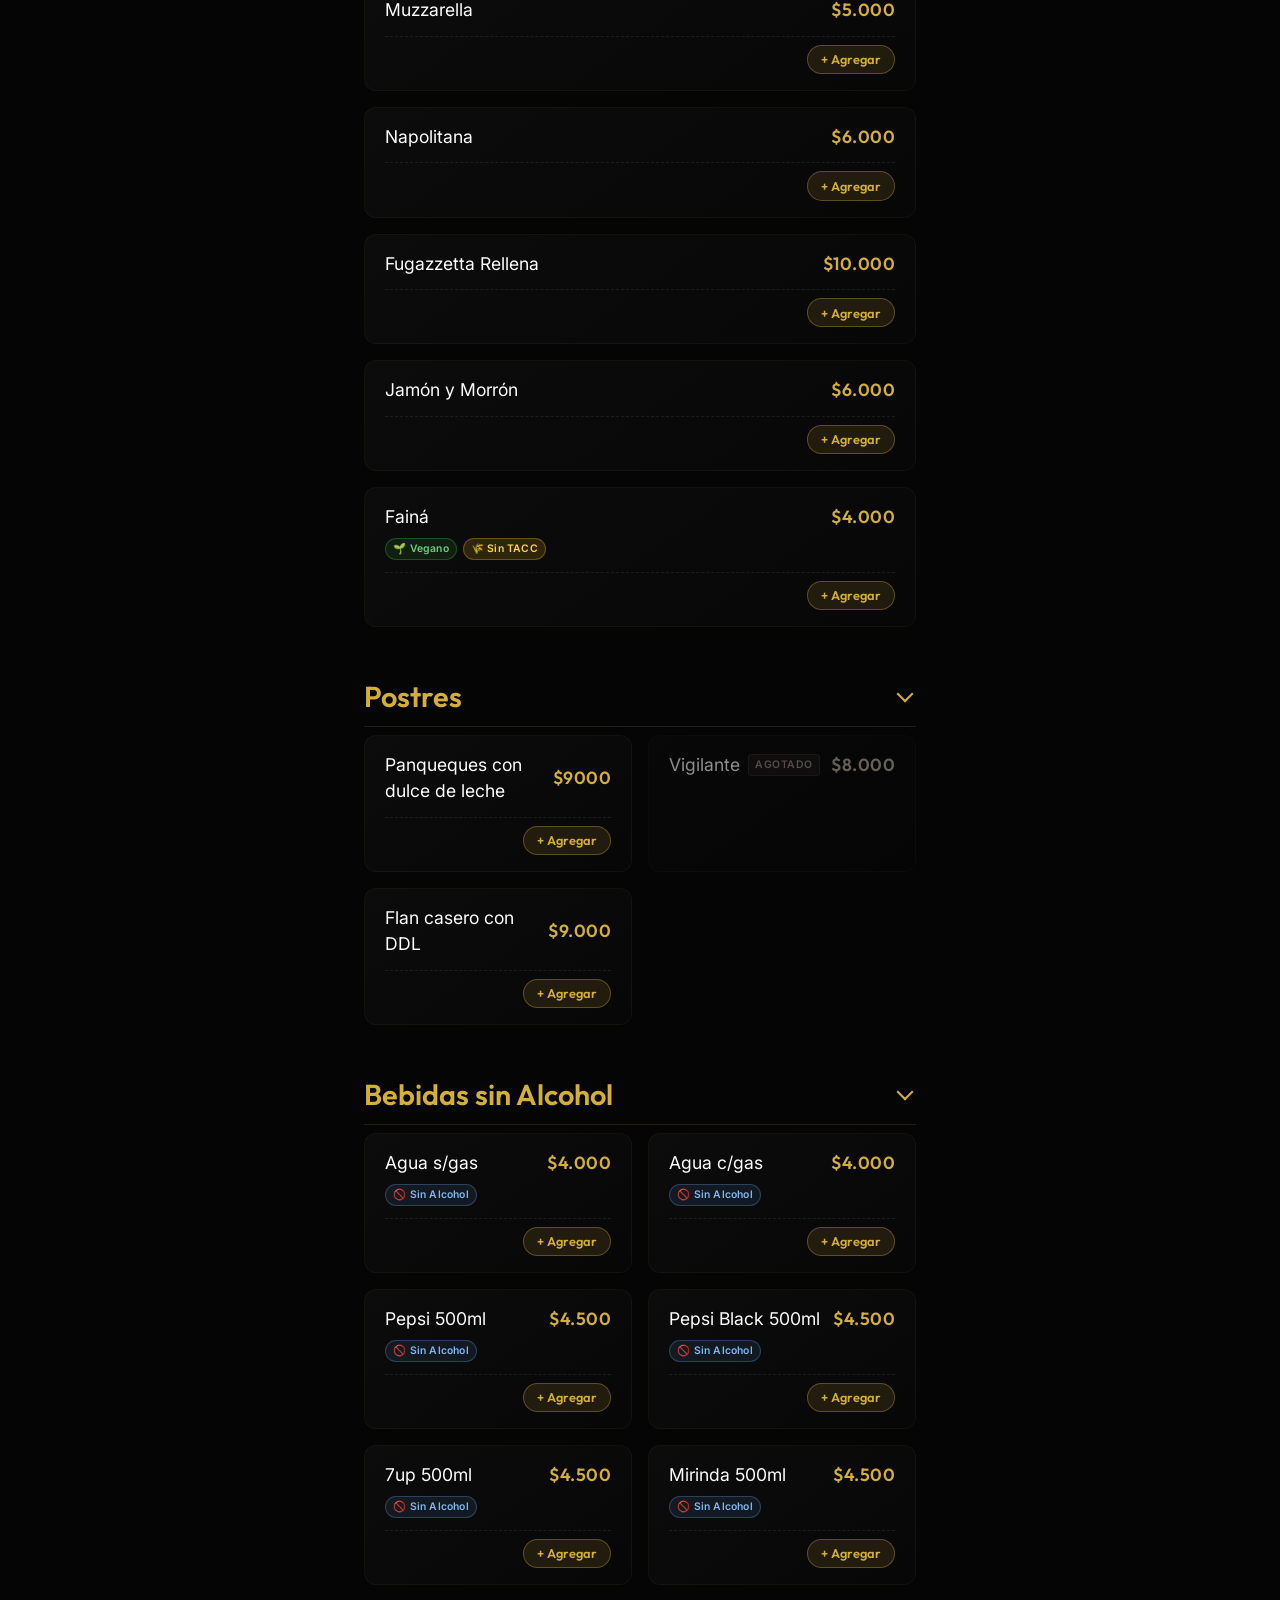
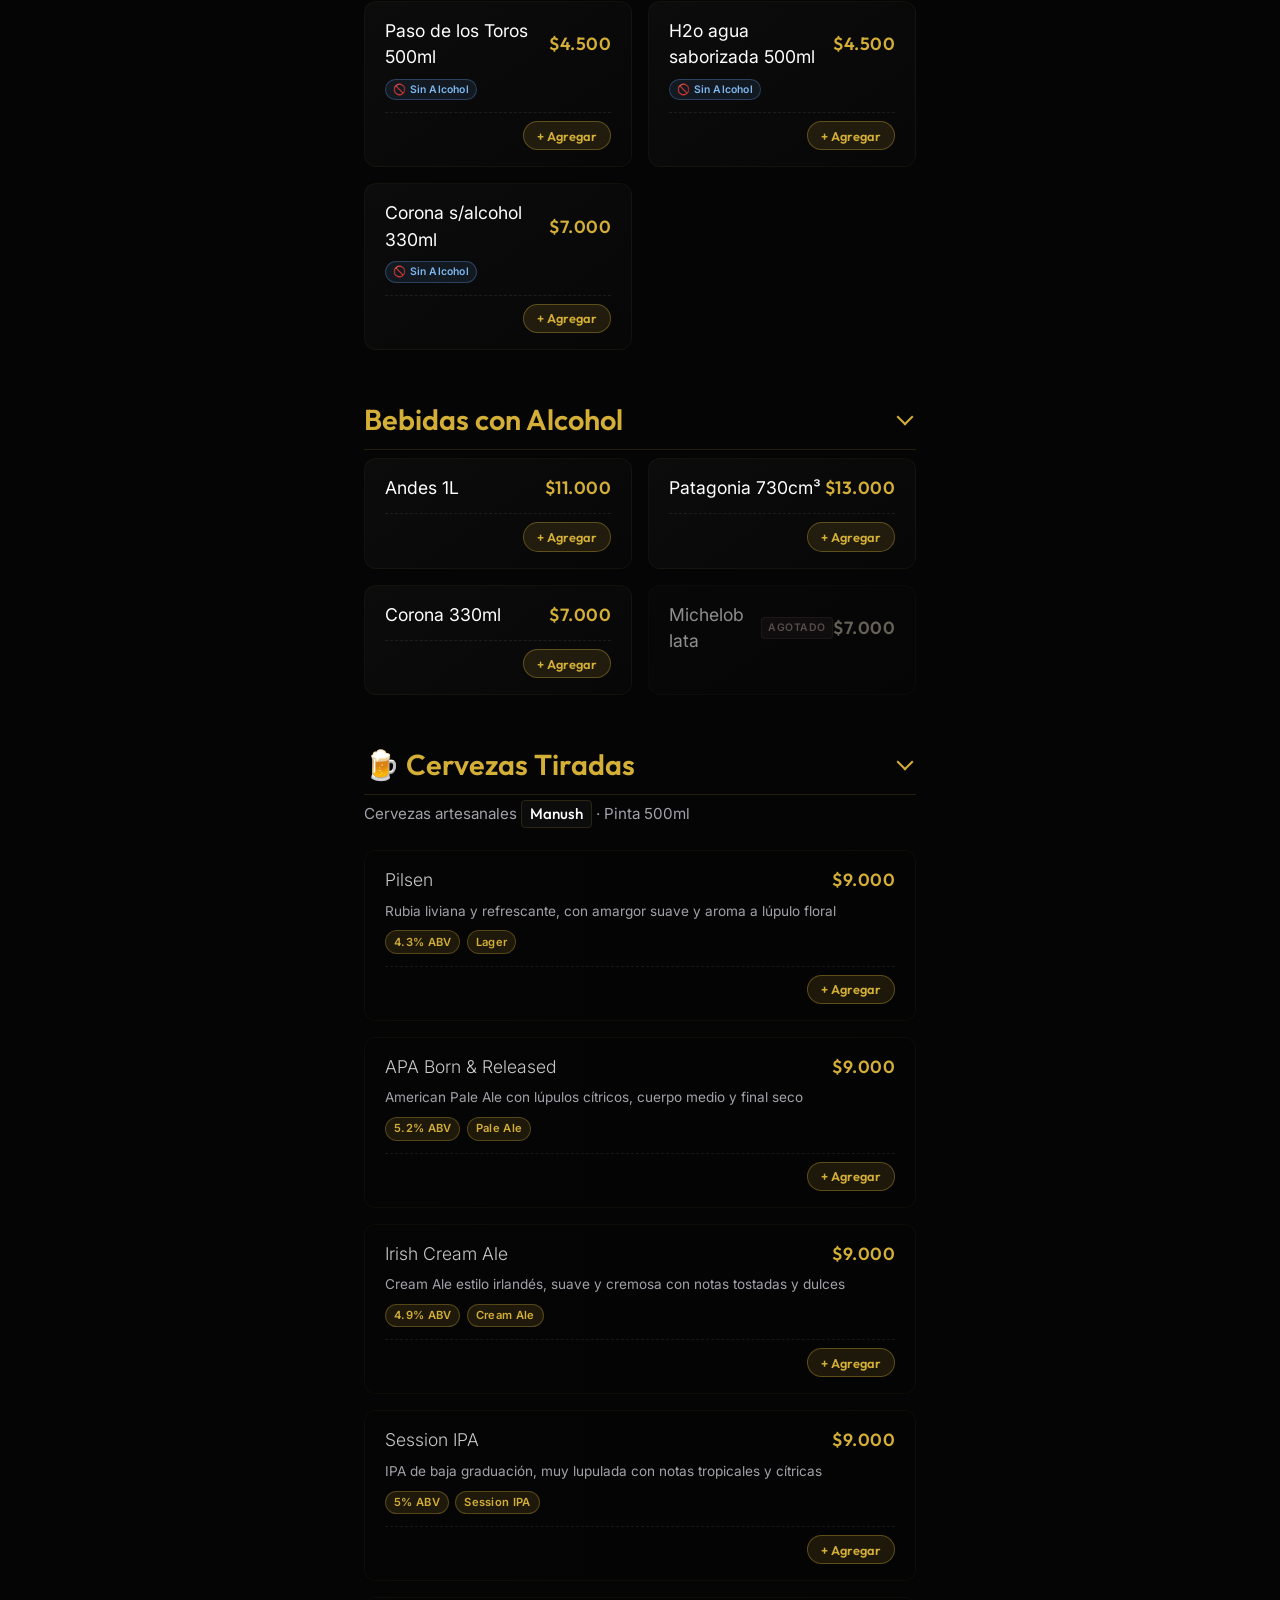
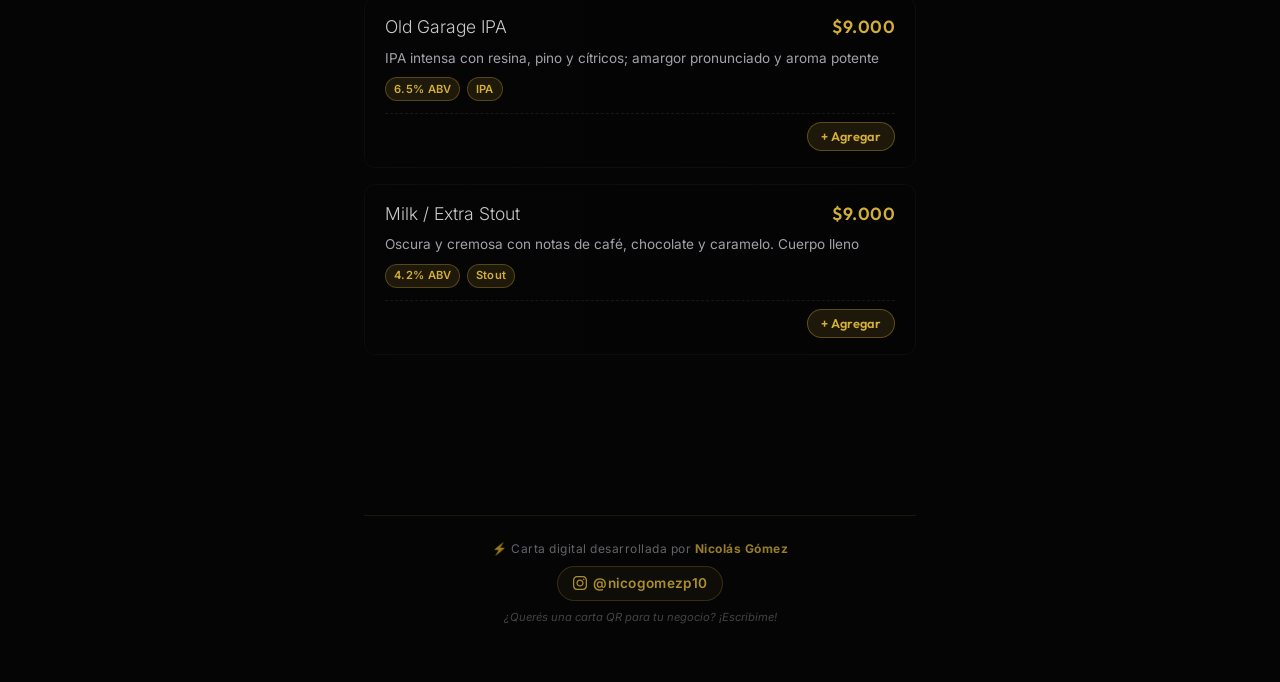
==== commit dfb65580: "Add files via upload" ====
--- a/index.html
+++ b/index.html
@@ -18,7 +18,13 @@
         <!-- Top Utility Bar: WiFi & Language -->
         <div class="top-utility-bar">
             <button id="wifiBtn" class="utility-btn">
-                <svg xmlns="http://www.w3.org/2000/svg" width="16" height="16" viewBox="0 0 24 24" fill="none" stroke="currentColor" stroke-width="2" stroke-linecap="round" stroke-linejoin="round"><path d="M5 12.55a11 11 0 0 1 14.08 0"></path><path d="M1.42 9a16 16 0 0 1 21.16 0"></path><path d="M8.53 16.11a6 6 0 0 1 6.95 0"></path><line x1="12" y1="20" x2="12.01" y2="20"></line></svg>
+                <svg xmlns="http://www.w3.org/2000/svg" width="16" height="16" viewBox="0 0 24 24" fill="none"
+                    stroke="currentColor" stroke-width="2" stroke-linecap="round" stroke-linejoin="round">
+                    <path d="M5 12.55a11 11 0 0 1 14.08 0"></path>
+                    <path d="M1.42 9a16 16 0 0 1 21.16 0"></path>
+                    <path d="M8.53 16.11a6 6 0 0 1 6.95 0"></path>
+                    <line x1="12" y1="20" x2="12.01" y2="20"></line>
+                </svg>
                 <span>Wi-Fi</span>
             </button>
             <button id="langBtn" class="utility-btn lang-btn" data-lang="es">
@@ -28,14 +34,20 @@
         </div>
 
         <!-- Banner Reseña -->
-        <a href="https://maps.app.goo.gl/3cimkMsdgdtfZPni6" target="_blank" rel="noopener noreferrer" class="review-banner">
+        <a href="https://maps.app.goo.gl/3cimkMsdgdtfZPni6" target="_blank" rel="noopener noreferrer"
+            class="review-banner">
             <div class="review-banner-left">
                 <div class="review-header-row">
-                    <svg class="google-icon" xmlns="http://www.w3.org/2000/svg" width="16" height="16" viewBox="0 0 24 24">
-                        <path fill="#4285F4" d="M22.56 12.25c0-.78-.07-1.53-.2-2.25H12v4.26h5.92c-.26 1.37-1.04 2.53-2.21 3.31v2.77h3.57c2.08-1.92 3.28-4.74 3.28-8.09z"/>
-                        <path fill="#34A853" d="M12 23c2.97 0 5.46-.98 7.28-2.66l-3.57-2.77c-.98.66-2.23 1.06-3.71 1.06-2.86 0-5.29-1.93-6.16-4.53H2.18v2.84C3.99 20.53 7.7 23 12 23z"/>
-                        <path fill="#FBBC05" d="M5.84 14.09c-.22-.66-.35-1.36-.35-2.09s.13-1.43.35-2.09V7.06H2.18C1.43 8.55 1 10.22 1 12s.43 3.45 1.18 4.94l2.85-2.22.81-.63z"/>
-                        <path fill="#EA4335" d="M12 5.38c1.62 0 3.06.56 4.21 1.64l3.15-3.15C17.45 2.09 14.97 1 12 1 7.7 1 3.99 3.47 2.18 7.06l3.66 2.84c.87-2.6 3.3-4.52 6.16-4.52z"/>
+                    <svg class="google-icon" xmlns="http://www.w3.org/2000/svg" width="16" height="16"
+                        viewBox="0 0 24 24">
+                        <path fill="#4285F4"
+                            d="M22.56 12.25c0-.78-.07-1.53-.2-2.25H12v4.26h5.92c-.26 1.37-1.04 2.53-2.21 3.31v2.77h3.57c2.08-1.92 3.28-4.74 3.28-8.09z" />
+                        <path fill="#34A853"
+                            d="M12 23c2.97 0 5.46-.98 7.28-2.66l-3.57-2.77c-.98.66-2.23 1.06-3.71 1.06-2.86 0-5.29-1.93-6.16-4.53H2.18v2.84C3.99 20.53 7.7 23 12 23z" />
+                        <path fill="#FBBC05"
+                            d="M5.84 14.09c-.22-.66-.35-1.36-.35-2.09s.13-1.43.35-2.09V7.06H2.18C1.43 8.55 1 10.22 1 12s.43 3.45 1.18 4.94l2.85-2.22.81-.63z" />
+                        <path fill="#EA4335"
+                            d="M12 5.38c1.62 0 3.06.56 4.21 1.64l3.15-3.15C17.45 2.09 14.97 1 12 1 7.7 1 3.99 3.47 2.18 7.06l3.66 2.84c.87-2.6 3.3-4.52 6.16-4.52z" />
                     </svg>
                     <span class="review-stars">⭐⭐⭐⭐⭐</span>
                 </div>
@@ -43,7 +55,12 @@
             </div>
             <div class="review-banner-btn">
                 <span data-i18n="review_btn">Dejar reseña</span>
-                <svg xmlns="http://www.w3.org/2000/svg" width="13" height="13" viewBox="0 0 24 24" fill="none" stroke="currentColor" stroke-width="2.5" stroke-linecap="round" stroke-linejoin="round"><path d="M18 13v6a2 2 0 0 1-2 2H5a2 2 0 0 1-2-2V8a2 2 0 0 1 2-2h6"></path><polyline points="15 3 21 3 21 9"></polyline><line x1="10" y1="14" x2="21" y2="3"></line></svg>
+                <svg xmlns="http://www.w3.org/2000/svg" width="13" height="13" viewBox="0 0 24 24" fill="none"
+                    stroke="currentColor" stroke-width="2.5" stroke-linecap="round" stroke-linejoin="round">
+                    <path d="M18 13v6a2 2 0 0 1-2 2H5a2 2 0 0 1-2-2V8a2 2 0 0 1 2-2h6"></path>
+                    <polyline points="15 3 21 3 21 9"></polyline>
+                    <line x1="10" y1="14" x2="21" y2="3"></line>
+                </svg>
             </div>
         </a>
 
@@ -76,7 +93,8 @@
         <div class="diet-filters">
             <button class="diet-btn active" data-filter="all" data-i18n="filter_all">Todos</button>
             <button class="diet-btn" data-filter="vegano" data-i18n="filter_vegan">🌱 Vegano</button>
-            <button class="diet-btn" data-filter="sin-tacc" data-i18n="filter_sintacc">🌾 Sin TACC (No apto celíaco)</button>
+            <button class="diet-btn" data-filter="sin-tacc" data-i18n="filter_sintacc">🌾 Sin TACC (No apto
+                celíaco)</button>
             <button class="diet-btn" data-filter="sin-alcohol" data-i18n="filter_noalcohol">🚫 Sin Alcohol</button>
         </div>
 
@@ -87,7 +105,12 @@
         <!-- Floating Cart Button -->
         <button id="floatingCartBtn" class="floating-cart-btn" title="Ver mi cuenta">
             <div class="cart-icon-wrapper">
-                <svg xmlns="http://www.w3.org/2000/svg" width="22" height="22" viewBox="0 0 24 24" fill="none" stroke="currentColor" stroke-width="2" stroke-linecap="round" stroke-linejoin="round"><circle cx="9" cy="21" r="1"></circle><circle cx="20" cy="21" r="1"></circle><path d="M1 1h4l2.68 13.39a2 2 0 0 0 2 1.61h9.72a2 2 0 0 0 2-1.61L23 6H6"></path></svg>
+                <svg xmlns="http://www.w3.org/2000/svg" width="22" height="22" viewBox="0 0 24 24" fill="none"
+                    stroke="currentColor" stroke-width="2" stroke-linecap="round" stroke-linejoin="round">
+                    <circle cx="9" cy="21" r="1"></circle>
+                    <circle cx="20" cy="21" r="1"></circle>
+                    <path d="M1 1h4l2.68 13.39a2 2 0 0 0 2 1.61h9.72a2 2 0 0 0 2-1.61L23 6H6"></path>
+                </svg>
                 <span id="cartBadge" class="cart-badge">0</span>
             </div>
             <div class="cart-btn-info">
@@ -105,7 +128,13 @@
                 <button class="modal-close-btn" id="closeWifiModal">&times;</button>
                 <div class="wifi-header">
                     <div class="wifi-icon-circle">
-                        <svg xmlns="http://www.w3.org/2000/svg" width="32" height="32" viewBox="0 0 24 24" fill="none" stroke="currentColor" stroke-width="2"><path d="M5 12.55a11 11 0 0 1 14.08 0"></path><path d="M1.42 9a16 16 0 0 1 21.16 0"></path><path d="M8.53 16.11a6 6 0 0 1 6.95 0"></path><line x1="12" y1="20" x2="12.01" y2="20"></line></svg>
+                        <svg xmlns="http://www.w3.org/2000/svg" width="32" height="32" viewBox="0 0 24 24" fill="none"
+                            stroke="currentColor" stroke-width="2">
+                            <path d="M5 12.55a11 11 0 0 1 14.08 0"></path>
+                            <path d="M1.42 9a16 16 0 0 1 21.16 0"></path>
+                            <path d="M8.53 16.11a6 6 0 0 1 6.95 0"></path>
+                            <line x1="12" y1="20" x2="12.01" y2="20"></line>
+                        </svg>
                     </div>
                     <h3 data-i18n="wifi_title">Wi-Fi del Local</h3>
                     <p data-i18n="wifi_subtitle">Conectate gratis en Jabalí</p>
@@ -121,7 +150,11 @@
                     </div>
                 </div>
                 <button id="copyWifiBtn" class="copy-wifi-btn">
-                    <svg xmlns="http://www.w3.org/2000/svg" width="16" height="16" viewBox="0 0 24 24" fill="none" stroke="currentColor" stroke-width="2"><rect x="9" y="9" width="13" height="13" rx="2" ry="2"></rect><path d="M5 15H4a2 2 0 0 1-2-2V4a2 2 0 0 1 2-2h9a2 2 0 0 1 2 2v1"></path></svg>
+                    <svg xmlns="http://www.w3.org/2000/svg" width="16" height="16" viewBox="0 0 24 24" fill="none"
+                        stroke="currentColor" stroke-width="2">
+                        <rect x="9" y="9" width="13" height="13" rx="2" ry="2"></rect>
+                        <path d="M5 15H4a2 2 0 0 1-2-2V4a2 2 0 0 1 2-2h9a2 2 0 0 1 2 2v1"></path>
+                    </svg>
                     <span id="copyWifiLabel" data-i18n="wifi_copy">Copiar contraseña</span>
                 </button>
             </div>
@@ -132,7 +165,12 @@
             <div class="modal-card cart-drawer-card">
                 <div class="cart-header">
                     <h3>
-                        <svg xmlns="http://www.w3.org/2000/svg" width="20" height="20" viewBox="0 0 24 24" fill="none" stroke="currentColor" stroke-width="2"><circle cx="9" cy="21" r="1"></circle><circle cx="20" cy="21" r="1"></circle><path d="M1 1h4l2.68 13.39a2 2 0 0 0 2 1.61h9.72a2 2 0 0 0 2-1.61L23 6H6"></path></svg>
+                        <svg xmlns="http://www.w3.org/2000/svg" width="20" height="20" viewBox="0 0 24 24" fill="none"
+                            stroke="currentColor" stroke-width="2">
+                            <circle cx="9" cy="21" r="1"></circle>
+                            <circle cx="20" cy="21" r="1"></circle>
+                            <path d="M1 1h4l2.68 13.39a2 2 0 0 0 2 1.61h9.72a2 2 0 0 0 2-1.61L23 6H6"></path>
+                        </svg>
                         <span data-i18n="cart_modal_title">Simulador de Cuenta</span>
                     </h3>
                     <button class="modal-close-btn" id="closeCartModal">&times;</button>
@@ -164,11 +202,13 @@
                         </div>
                     </div>
 
-                    <p class="cart-note" data-i18n="cart_note">💡 Este simulador te ayuda a calcular tu cuenta. Hacé tu pedido en caja.</p>
+                    <p class="cart-note" data-i18n="cart_note">💡 Este simulador te ayuda a calcular tu cuenta. Hacé tu
+                        pedido en caja</p>
 
                     <div class="cart-actions">
                         <button id="clearCartBtn" class="clear-cart-btn" data-i18n="cart_clear">Vaciar borrador</button>
-                        <button id="closeCartActionBtn" class="primary-cart-btn" data-i18n="cart_close">Entendido</button>
+                        <button id="closeCartActionBtn" class="primary-cart-btn"
+                            data-i18n="cart_close">Entendido</button>
                     </div>
                 </div>
             </div>
@@ -193,4 +233,4 @@
 
 </body>
 
-</html>
+</html>
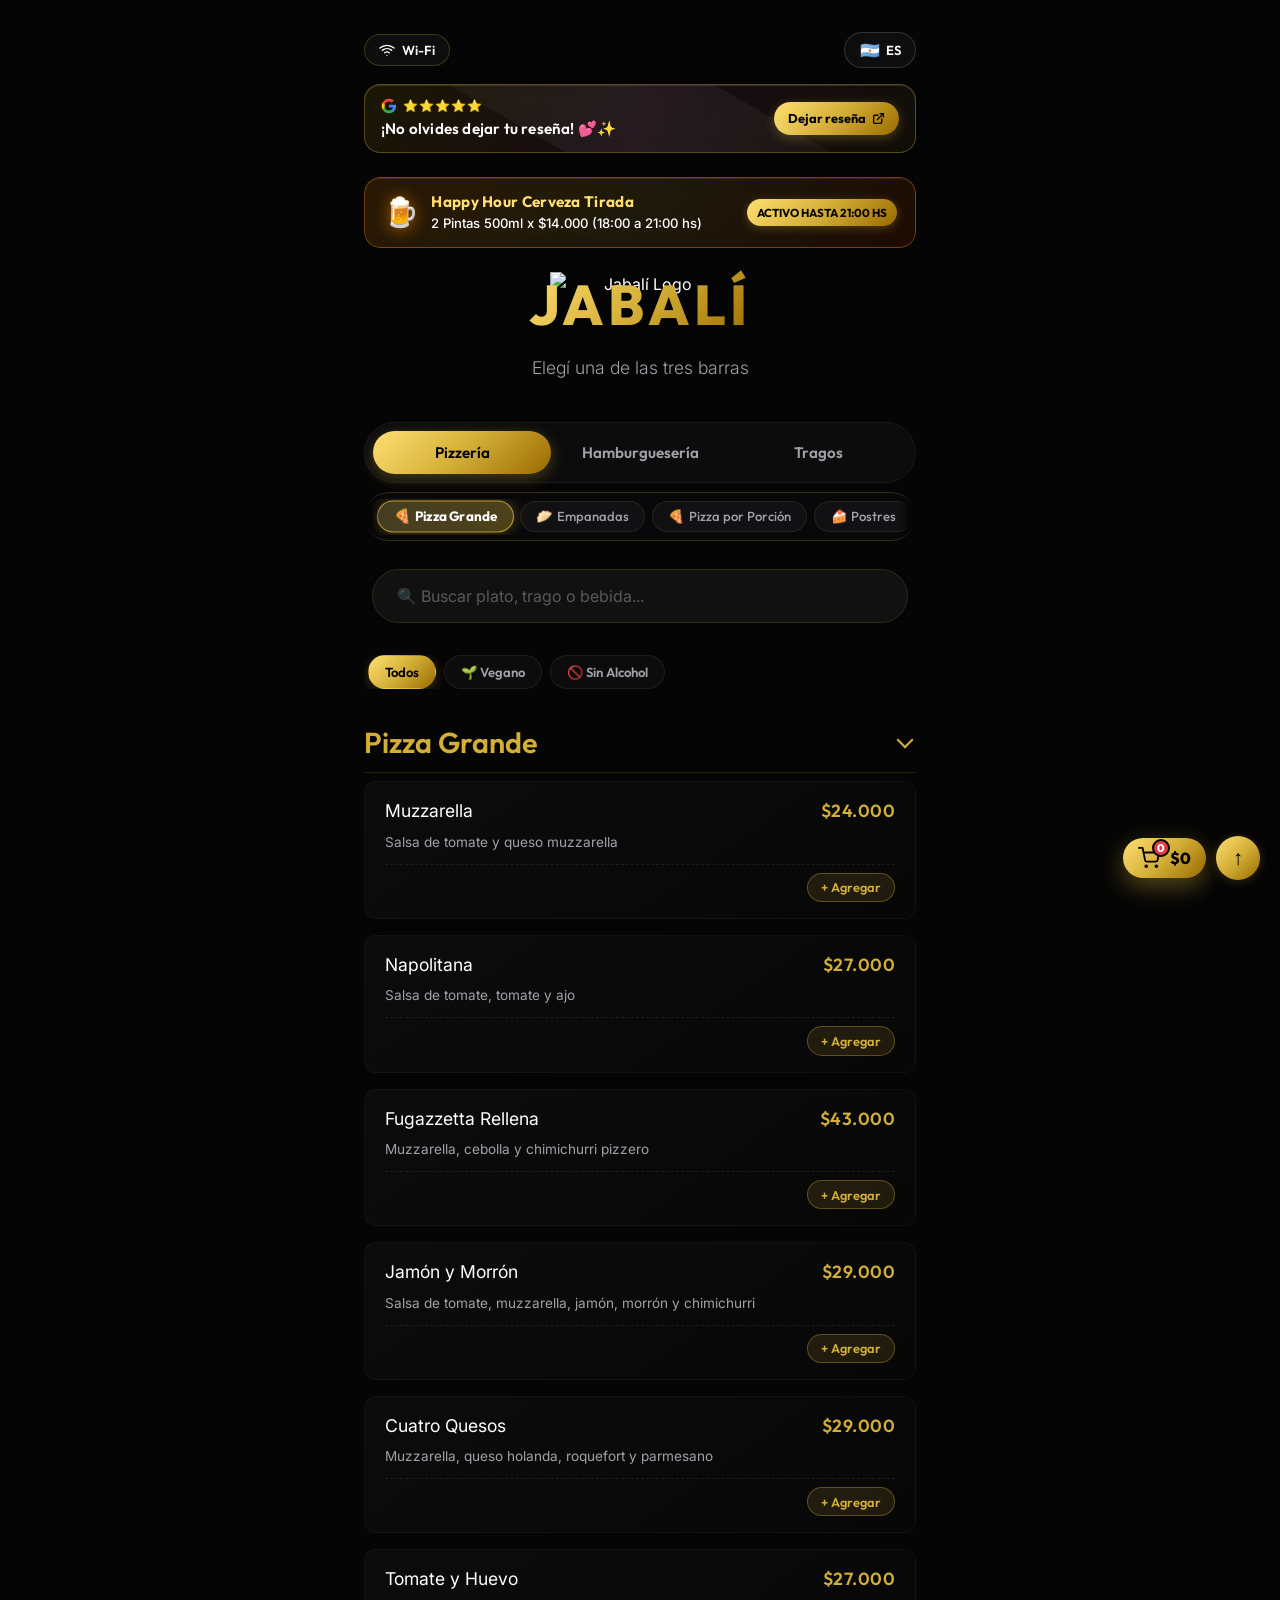
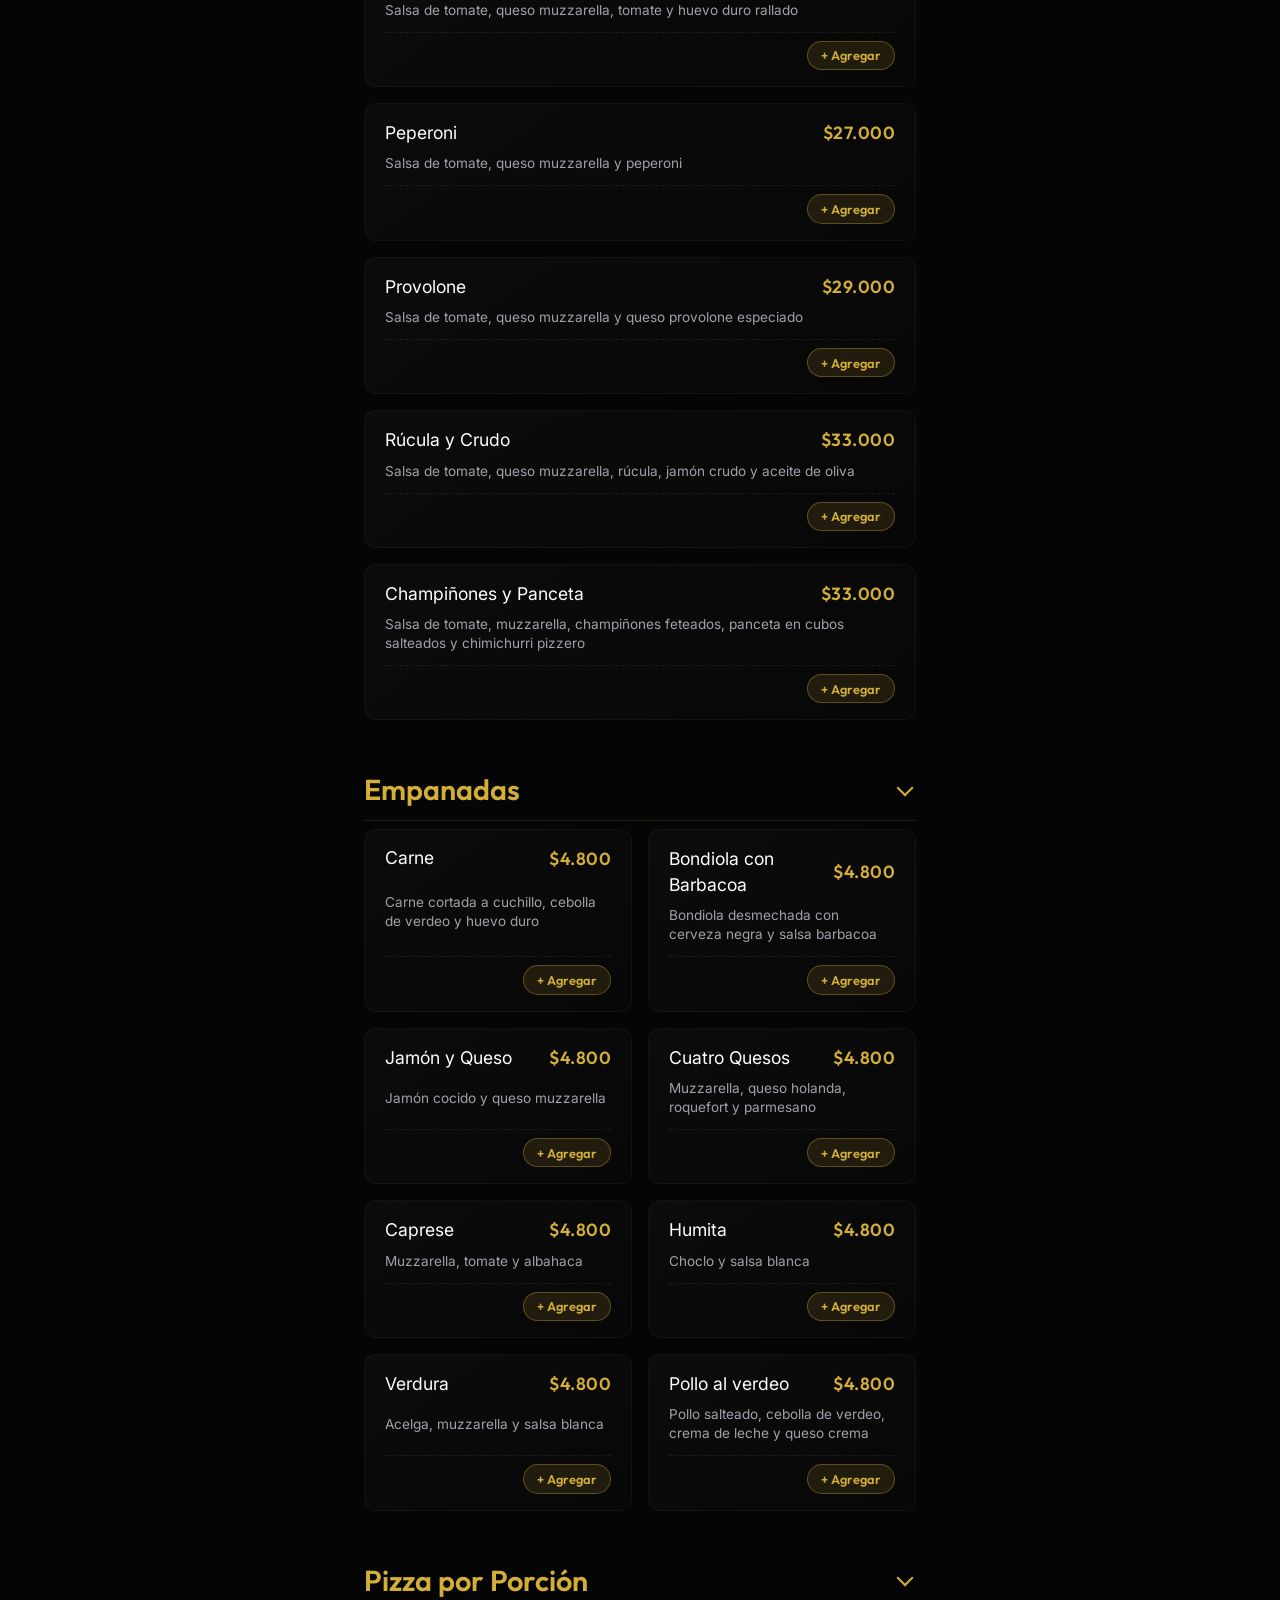
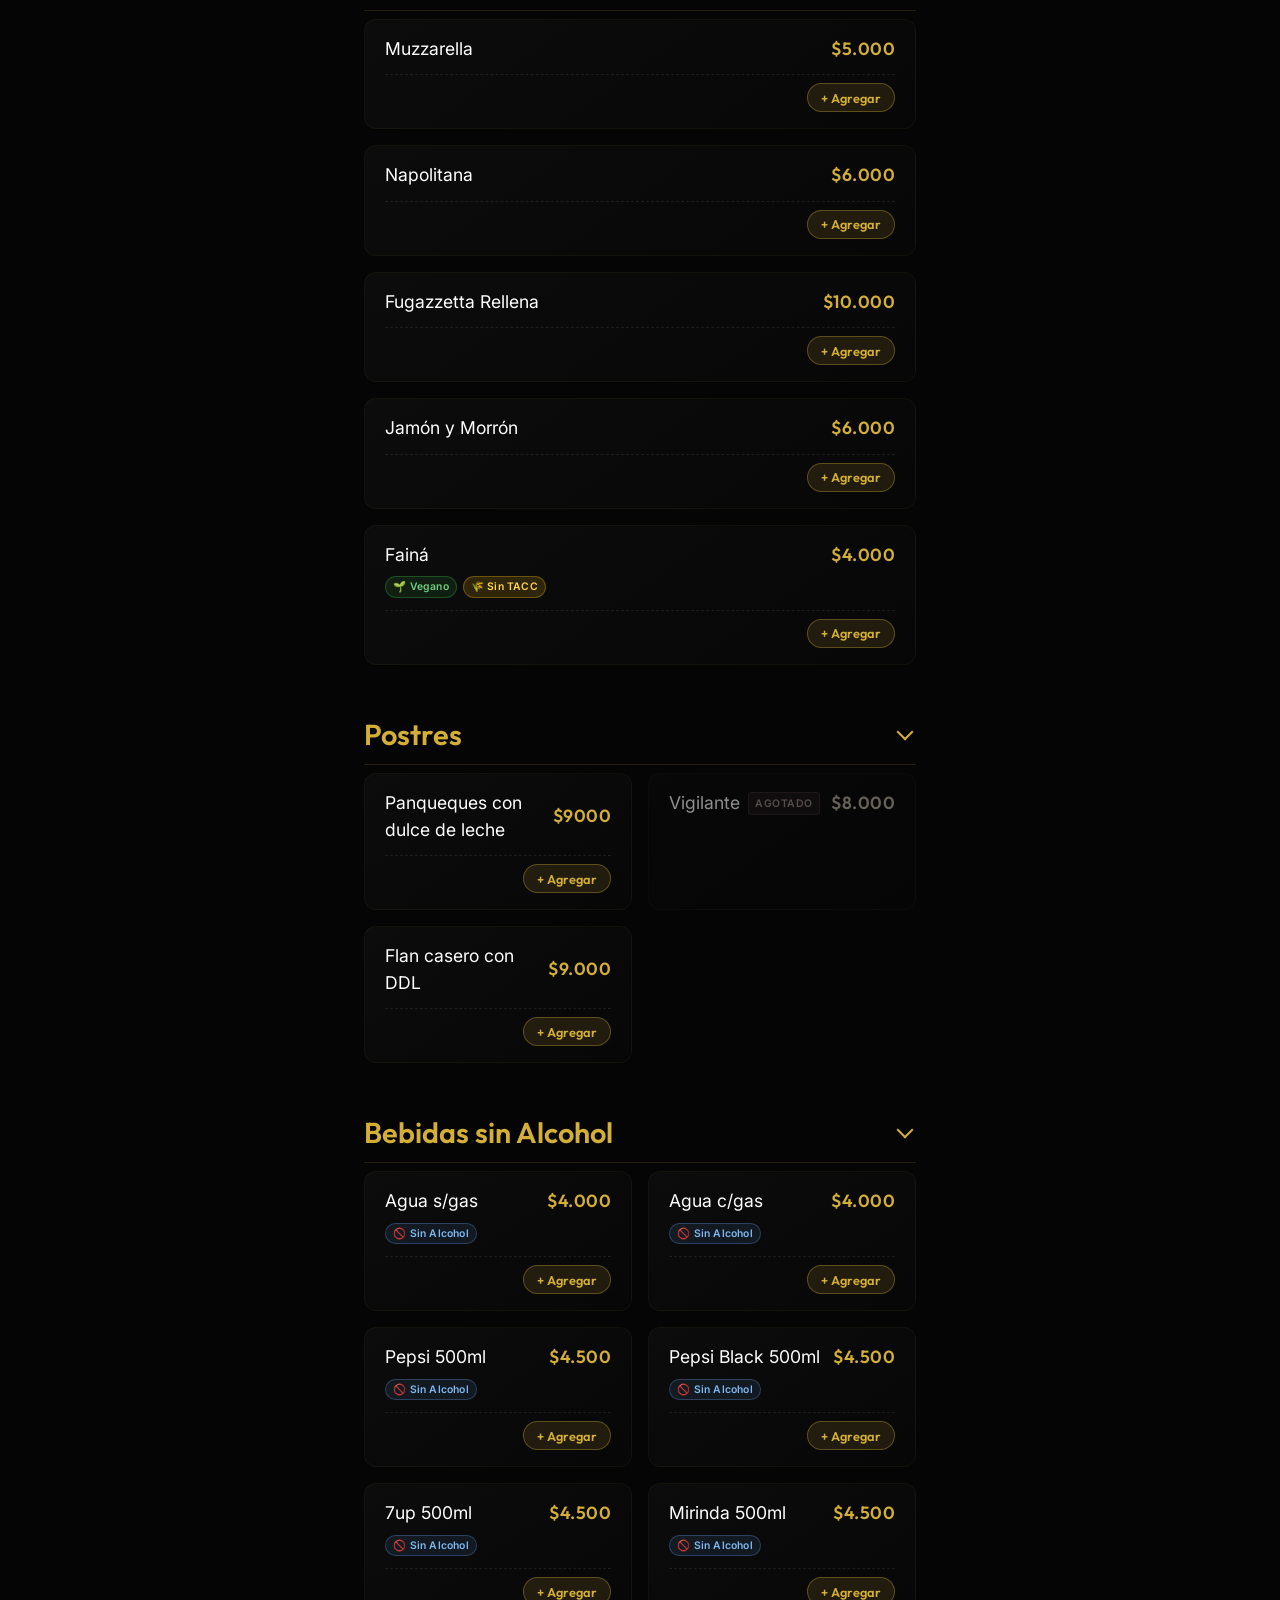
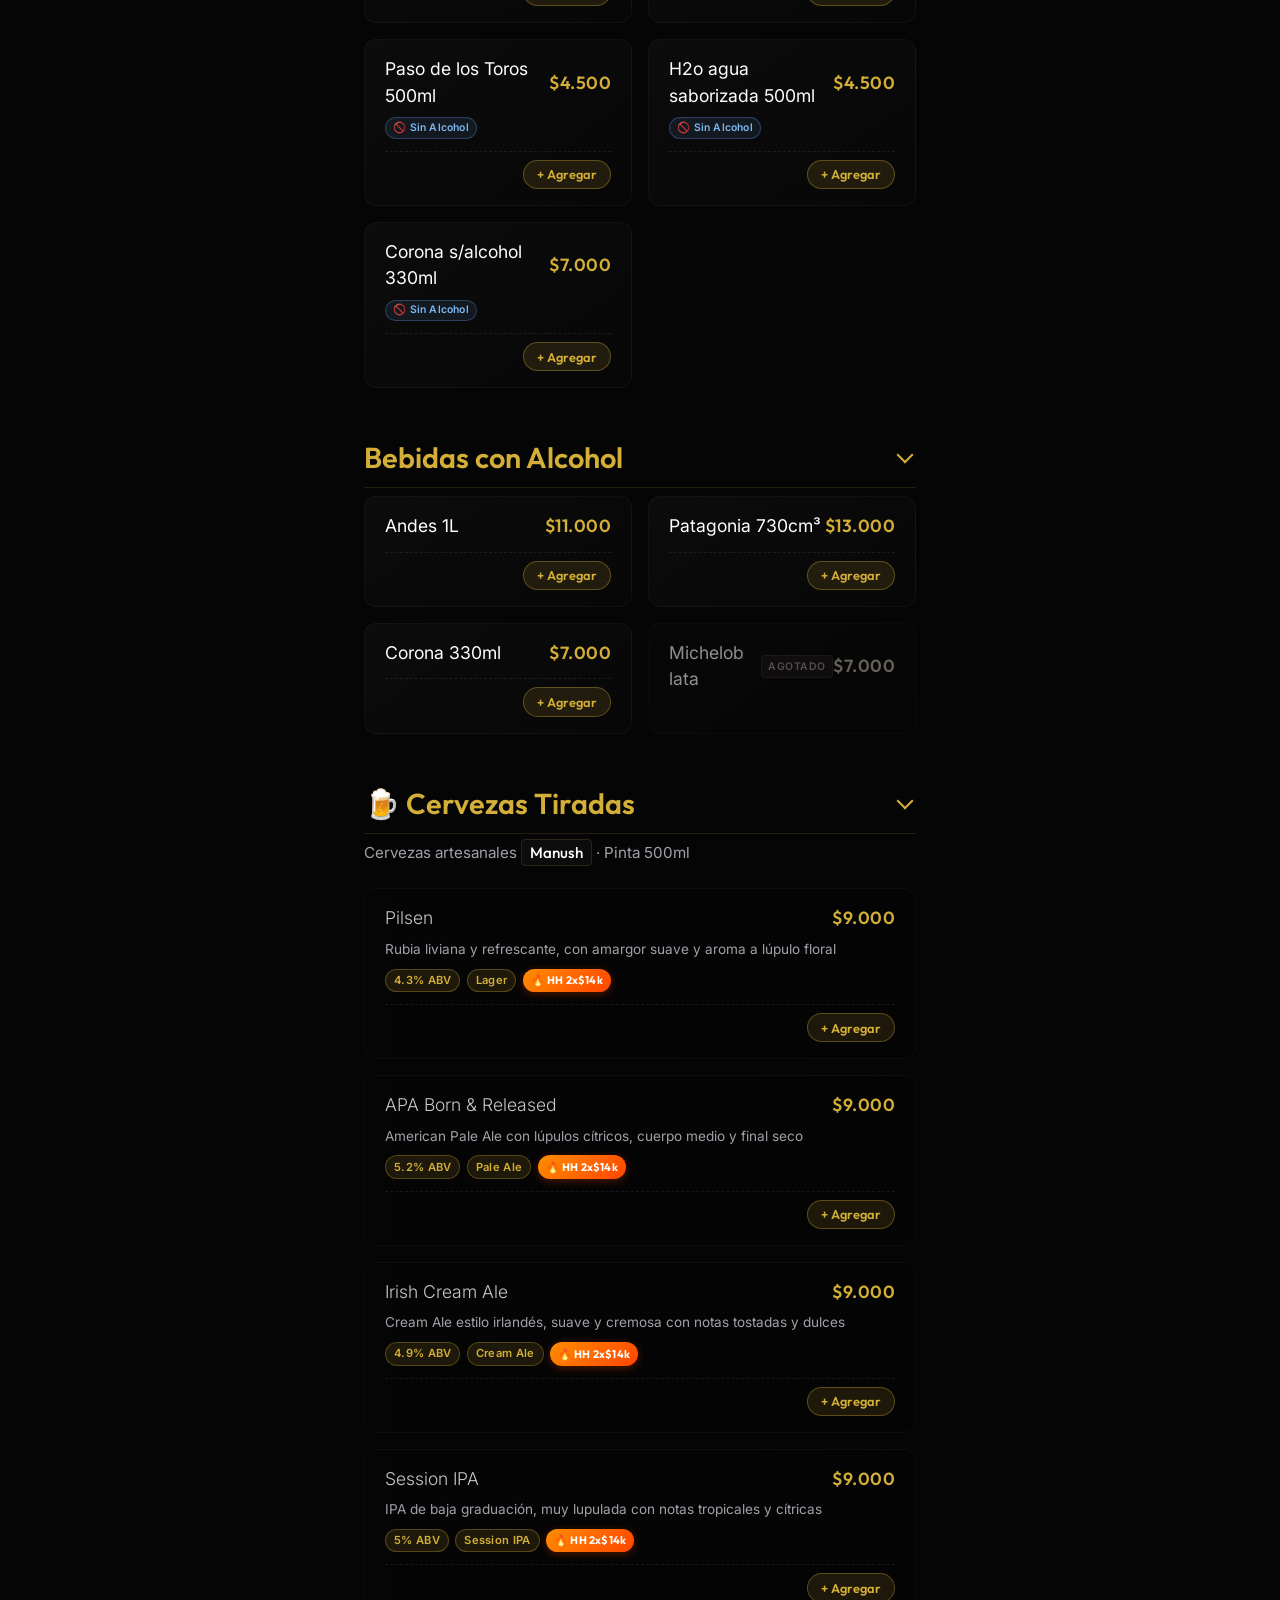
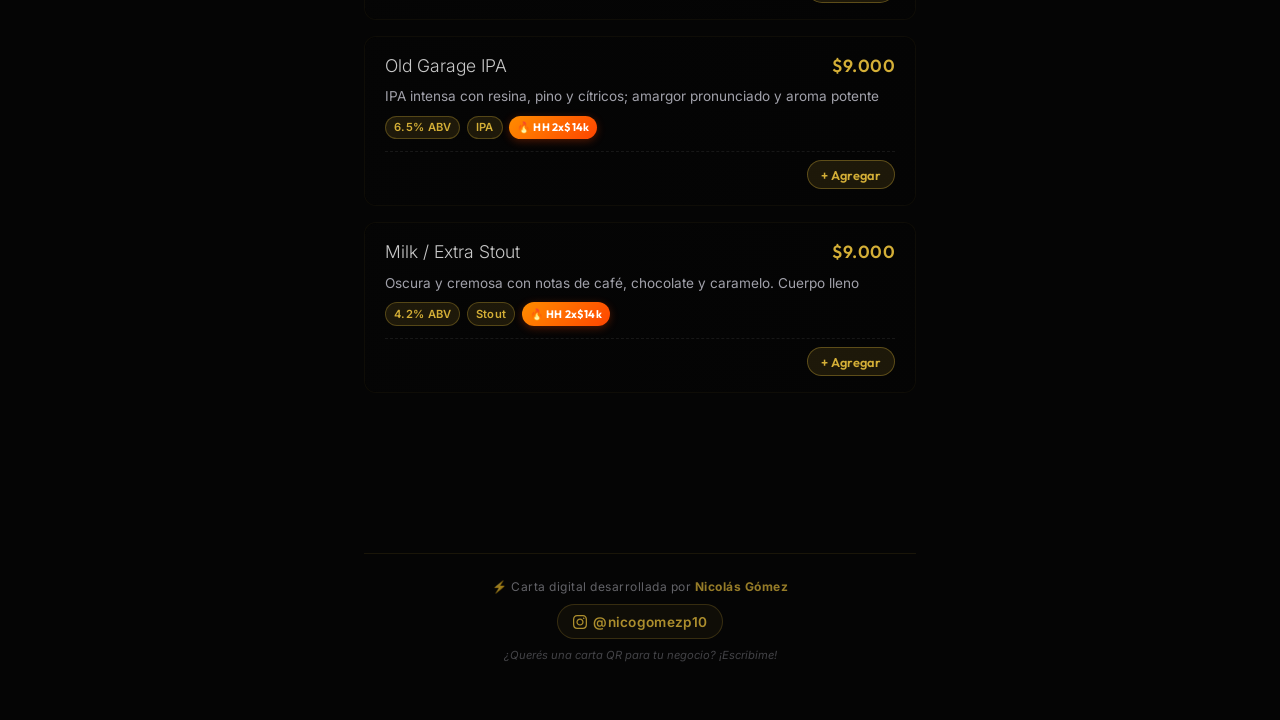
==== commit ae5175d7: "Add files via upload" ====
--- a/index.html
+++ b/index.html
@@ -85,6 +85,13 @@
             <button class="nav-btn" data-target="tragos" data-i18n="nav_tragos">Tragos</button>
         </nav>
 
+        <!-- Subcategory Floating / Sticky Index Bar -->
+        <nav id="subcategoryNav" class="subcategory-nav" aria-label="Navegación por subcategorías">
+            <div id="subcategoryPills" class="subcategory-pills">
+                <!-- Rendered by JS -->
+            </div>
+        </nav>
+
         <div class="search-container">
             <input type="text" id="searchInput" placeholder="🔍 Buscar plato, trago o bebida..." autocomplete="off">
             <button id="clearSearchBtn" class="clear-search-btn hidden" aria-label="Limpiar búsqueda">&times;</button>
@@ -102,25 +109,26 @@
             <div id="menu-root"></div>
         </main>
 
-        <!-- Floating Cart Button -->
-        <button id="floatingCartBtn" class="floating-cart-btn" title="Ver mi cuenta">
-            <div class="cart-icon-wrapper">
-                <svg xmlns="http://www.w3.org/2000/svg" width="22" height="22" viewBox="0 0 24 24" fill="none"
-                    stroke="currentColor" stroke-width="2" stroke-linecap="round" stroke-linejoin="round">
-                    <circle cx="9" cy="21" r="1"></circle>
-                    <circle cx="20" cy="21" r="1"></circle>
-                    <path d="M1 1h4l2.68 13.39a2 2 0 0 0 2 1.61h9.72a2 2 0 0 0 2-1.61L23 6H6"></path>
-                </svg>
-                <span id="cartBadge" class="cart-badge">0</span>
-            </div>
-            <div class="cart-btn-info">
-                <span data-i18n="cart_button">Mi Cuenta</span>
-                <strong id="cartTotalHeader">$0</strong>
-            </div>
-        </button>
-
-        <!-- Back to top button -->
-        <button id="backToTopBtn" title="Volver arriba">↑</button>
+        <!-- Floating Actions Bar (Cart + Back to Top side-by-side) -->
+        <div class="floating-actions-bar">
+            <button id="floatingCartBtn" class="floating-cart-btn" title="Ver mi cuenta">
+                <div class="cart-icon-wrapper">
+                    <svg xmlns="http://www.w3.org/2000/svg" width="22" height="22" viewBox="0 0 24 24" fill="none"
+                        stroke="currentColor" stroke-width="2" stroke-linecap="round" stroke-linejoin="round">
+                        <circle cx="9" cy="21" r="1"></circle>
+                        <circle cx="20" cy="21" r="1"></circle>
+                        <path d="M1 1h4l2.68 13.39a2 2 0 0 0 2 1.61h9.72a2 2 0 0 0 2-1.61L23 6H6"></path>
+                    </svg>
+                    <span id="cartBadge" class="cart-badge">0</span>
+                </div>
+                <div class="cart-btn-info">
+                    <strong id="cartTotalHeader">$0</strong>
+                </div>
+            </button>
+
+            <!-- Back to top button -->
+            <button id="backToTopBtn" title="Volver arriba">↑</button>
+        </div>
 
         <!-- Wi-Fi Modal -->
         <div id="wifiModal" class="modal-overlay hidden">
--- a/style.css
+++ b/style.css
@@ -186,12 +186,112 @@
     background: var(--surface-color);
     padding: 0.5rem;
     border-radius: 100px;
-    margin-bottom: 3rem;
+    margin-bottom: 0.6rem;
     border: 1px solid rgba(255, 255, 255, 0.05);
     position: sticky;
-    top: 1rem;
-    backdrop-filter: blur(10px);
+    top: 0.75rem;
+    backdrop-filter: blur(12px);
+    -webkit-backdrop-filter: blur(12px);
     z-index: 100;
+}
+
+/* Subcategory Floating / Sticky Nav (Minimalist Swipeable Strip) */
+.subcategory-nav {
+    position: sticky;
+    top: 4.2rem;
+    z-index: 99;
+    margin-bottom: 1.75rem;
+    padding: 0.35rem 0.5rem;
+    background: rgba(10, 10, 12, 0.88);
+    backdrop-filter: blur(12px);
+    -webkit-backdrop-filter: blur(12px);
+    border-radius: 100px;
+    border: 1px solid rgba(212, 175, 55, 0.22);
+    box-shadow: 0 8px 25px rgba(0, 0, 0, 0.5);
+    transition: all 0.3s cubic-bezier(0.4, 0, 0.2, 1);
+    /* Edge fade gradient effect indicating scrollability */
+    mask-image: linear-gradient(to right, transparent, black 16px, black calc(100% - 16px), transparent);
+    -webkit-mask-image: linear-gradient(to right, transparent, black 16px, black calc(100% - 16px), transparent);
+}
+
+.subcategory-pills {
+    display: flex;
+    gap: 0.45rem;
+    overflow-x: auto;
+    scroll-behavior: smooth;
+    padding: 0.15rem 0.4rem;
+    -ms-overflow-style: none;
+    scrollbar-width: none;
+    cursor: grab;
+}
+
+.subcategory-pills:active {
+    cursor: grabbing;
+}
+
+.subcategory-pills::-webkit-scrollbar {
+    display: none;
+}
+
+.sub-pill {
+    background: rgba(255, 255, 255, 0.04);
+    border: 1px solid rgba(255, 255, 255, 0.08);
+    color: var(--text-gray);
+    padding: 0.4rem 0.95rem;
+    font-family: 'Outfit', sans-serif;
+    font-size: 0.82rem;
+    font-weight: 500;
+    border-radius: 100px;
+    white-space: nowrap;
+    cursor: pointer;
+    flex-shrink: 0;
+    transition: all 0.25s cubic-bezier(0.4, 0, 0.2, 1);
+    user-select: none;
+    display: inline-flex;
+    align-items: center;
+    gap: 0.3rem;
+}
+
+.sub-pill:hover {
+    background: rgba(212, 175, 55, 0.15);
+    color: var(--text-white);
+    border-color: rgba(212, 175, 55, 0.35);
+    transform: translateY(-1px);
+}
+
+.sub-pill:active {
+    transform: scale(0.95);
+}
+
+.sub-pill.active {
+    background: linear-gradient(135deg, rgba(255, 223, 115, 0.25) 0%, rgba(212, 175, 55, 0.35) 100%);
+    border: 1px solid rgba(212, 175, 55, 0.85);
+    color: var(--text-white);
+    font-weight: 700;
+    box-shadow: 0 0 14px rgba(212, 175, 55, 0.35);
+    transform: scale(1.03);
+    animation: subPillPop 0.3s ease;
+}
+
+@keyframes subPillPop {
+    0% { transform: scale(0.95); }
+    50% { transform: scale(1.07); }
+    100% { transform: scale(1.03); }
+}
+
+@keyframes subPillFadeIn {
+    from {
+        opacity: 0;
+        transform: translateY(6px);
+    }
+    to {
+        opacity: 1;
+        transform: translateY(0);
+    }
+}
+
+.sub-pill-entry {
+    animation: subPillFadeIn 0.3s ease forwards;
 }
 
 .nav-btn {
@@ -572,40 +672,7 @@
     color: #7db8f0;
 }
 
-/* Back to Top Button */
-#backToTopBtn {
-    position: fixed;
-    bottom: 30px;
-    right: 30px;
-    width: 50px;
-    height: 50px;
-    border-radius: 50%;
-    background: var(--gold-gradient);
-    color: #000;
-    font-size: 1.5rem;
-    border: none;
-    cursor: pointer;
-    box-shadow: 0 4px 15px rgba(0, 0, 0, 0.5);
-    opacity: 0;
-    visibility: hidden;
-    transform: translateY(20px);
-    transition: var(--transition);
-    z-index: 999;
-    display: flex;
-    justify-content: center;
-    align-items: center;
-    font-weight: bold;
-}
-
-#backToTopBtn.show {
-    opacity: 1;
-    visibility: visible;
-    transform: translateY(0);
-}
-
-#backToTopBtn:active {
-    transform: scale(0.9);
-}
+
 
 .menu-content {
     padding-bottom: 4rem;
@@ -1068,20 +1135,28 @@
     display: none !important;
 }
 
-/* ── Floating Cart Button ───────────────────────────────────────────────── */
+/* ── Floating Actions Bar (Cart & Back to Top side-by-side) ──────────────── */
+.floating-actions-bar {
+    position: fixed;
+    bottom: 1.25rem;
+    right: 1.25rem;
+    z-index: 990;
+    display: flex;
+    align-items: center;
+    gap: 0.6rem;
+    pointer-events: none;
+}
+
 .floating-cart-btn {
-    position: fixed;
-    bottom: 1.5rem;
-    right: 1.5rem;
-    z-index: 990;
+    pointer-events: auto;
     background: var(--gold-gradient);
     color: #000;
     border: none;
     border-radius: 100px;
-    padding: 0.65rem 1.1rem;
-    display: flex;
-    align-items: center;
-    gap: 0.7rem;
+    padding: 0.55rem 0.95rem;
+    display: flex;
+    align-items: center;
+    gap: 0.6rem;
     box-shadow: 0 8px 25px rgba(212, 175, 55, 0.4), 0 2px 10px rgba(0, 0, 0, 0.5);
     cursor: pointer;
     transition: transform 0.25s cubic-bezier(0.4, 0, 0.2, 1), box-shadow 0.25s ease;
@@ -1089,7 +1164,7 @@
 }
 
 .floating-cart-btn:hover {
-    transform: translateY(-3px) scale(1.03);
+    transform: translateY(-2px) scale(1.03);
     box-shadow: 0 12px 30px rgba(212, 175, 55, 0.5);
 }
 
@@ -1123,23 +1198,52 @@
 
 .cart-btn-info {
     display: flex;
-    flex-direction: column;
-    align-items: flex-start;
-    line-height: 1.1;
-}
-
-.cart-btn-info span {
-    font-size: 0.7rem;
-    font-weight: 600;
-    text-transform: uppercase;
-    letter-spacing: 0.5px;
-    opacity: 0.85;
+    align-items: center;
 }
 
 .cart-btn-info strong {
     font-family: 'Outfit', sans-serif;
-    font-size: 0.95rem;
+    font-size: 1rem;
     font-weight: 800;
+    letter-spacing: 0.3px;
+}
+
+/* Back to Top Button (side-by-side) */
+#backToTopBtn {
+    pointer-events: auto;
+    width: 44px;
+    height: 44px;
+    border-radius: 50%;
+    background: var(--gold-gradient);
+    color: #000;
+    font-size: 1.3rem;
+    border: none;
+    cursor: pointer;
+    box-shadow: 0 6px 20px rgba(0, 0, 0, 0.5), 0 2px 10px rgba(212, 175, 55, 0.3);
+    opacity: 0;
+    visibility: hidden;
+    transform: scale(0.7);
+    transition: all 0.3s cubic-bezier(0.4, 0, 0.2, 1);
+    display: flex;
+    justify-content: center;
+    align-items: center;
+    font-weight: bold;
+    flex-shrink: 0;
+}
+
+#backToTopBtn.show {
+    opacity: 1;
+    visibility: visible;
+    transform: scale(1);
+}
+
+#backToTopBtn:hover {
+    transform: scale(1.08);
+    box-shadow: 0 8px 25px rgba(212, 175, 55, 0.5);
+}
+
+#backToTopBtn:active {
+    transform: scale(0.92);
 }
 
 /* ── Modals & Drawers ───────────────────────────────────────────────────── */
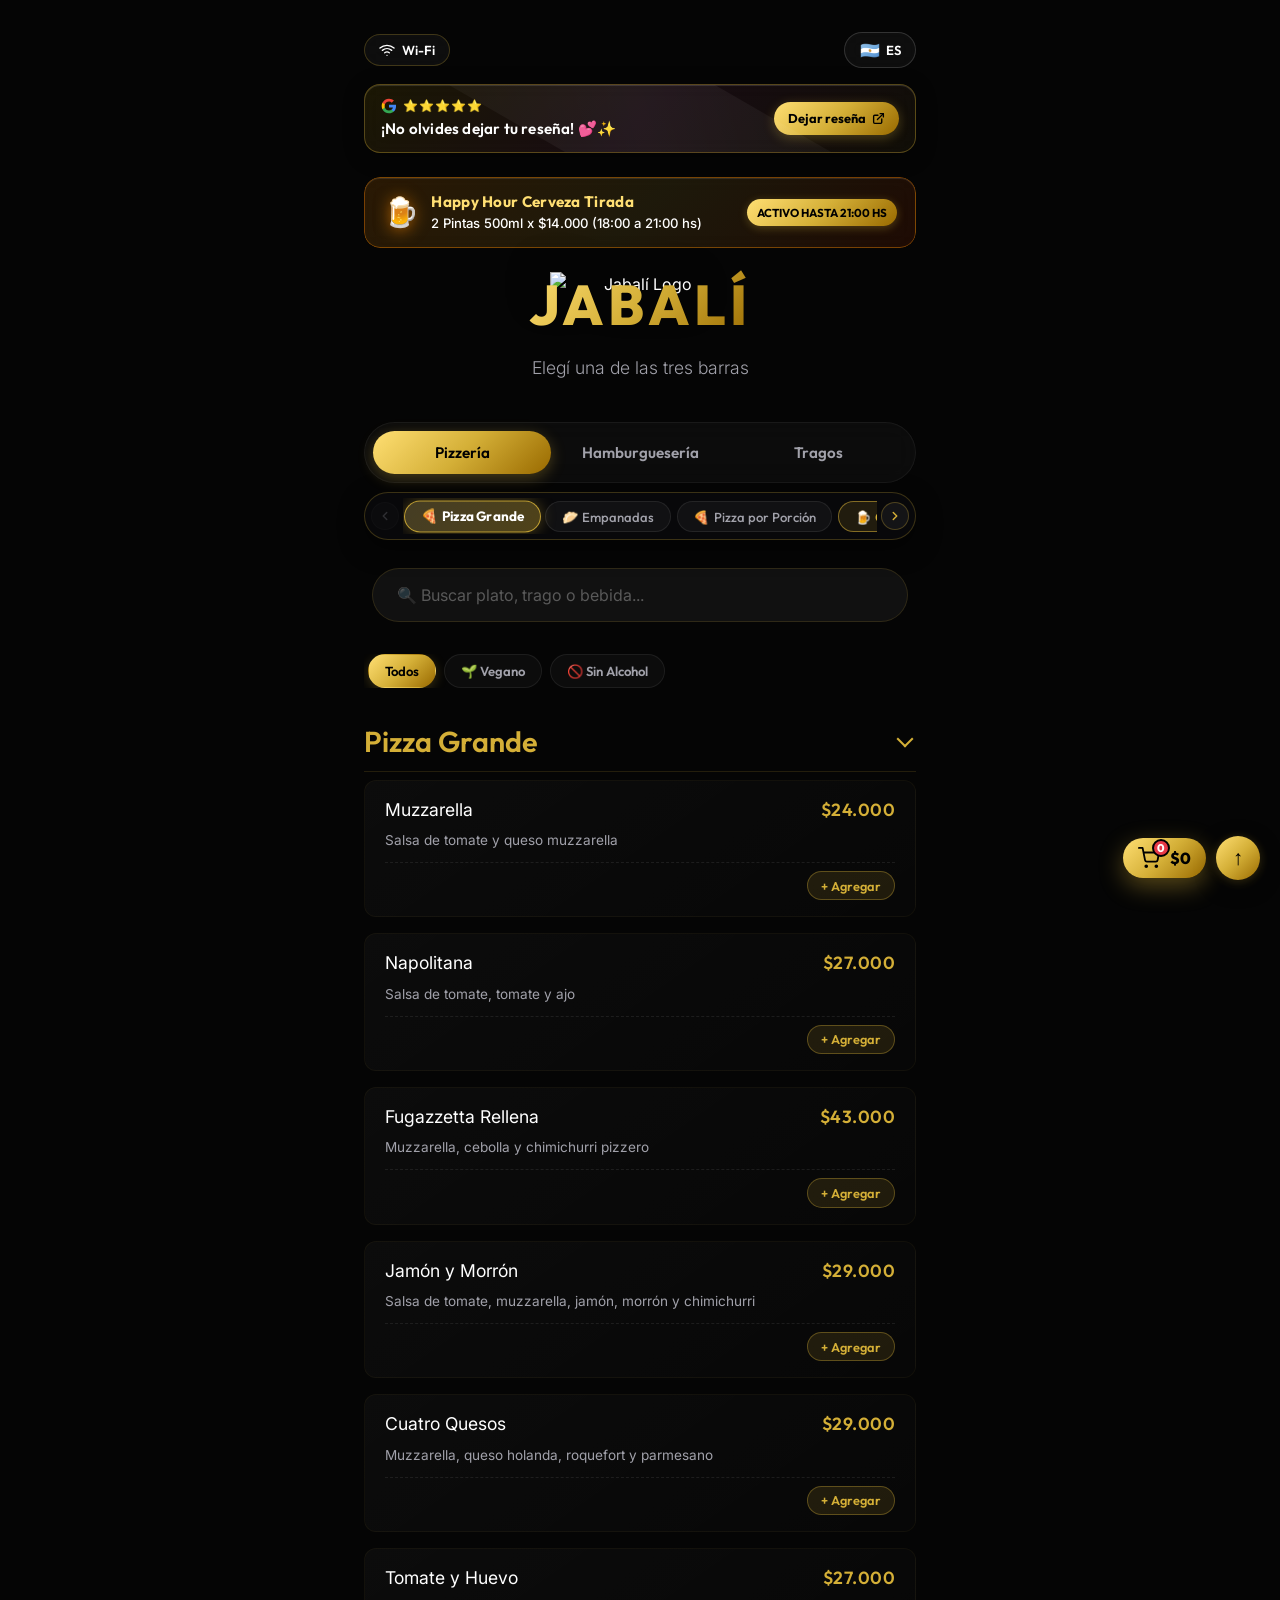
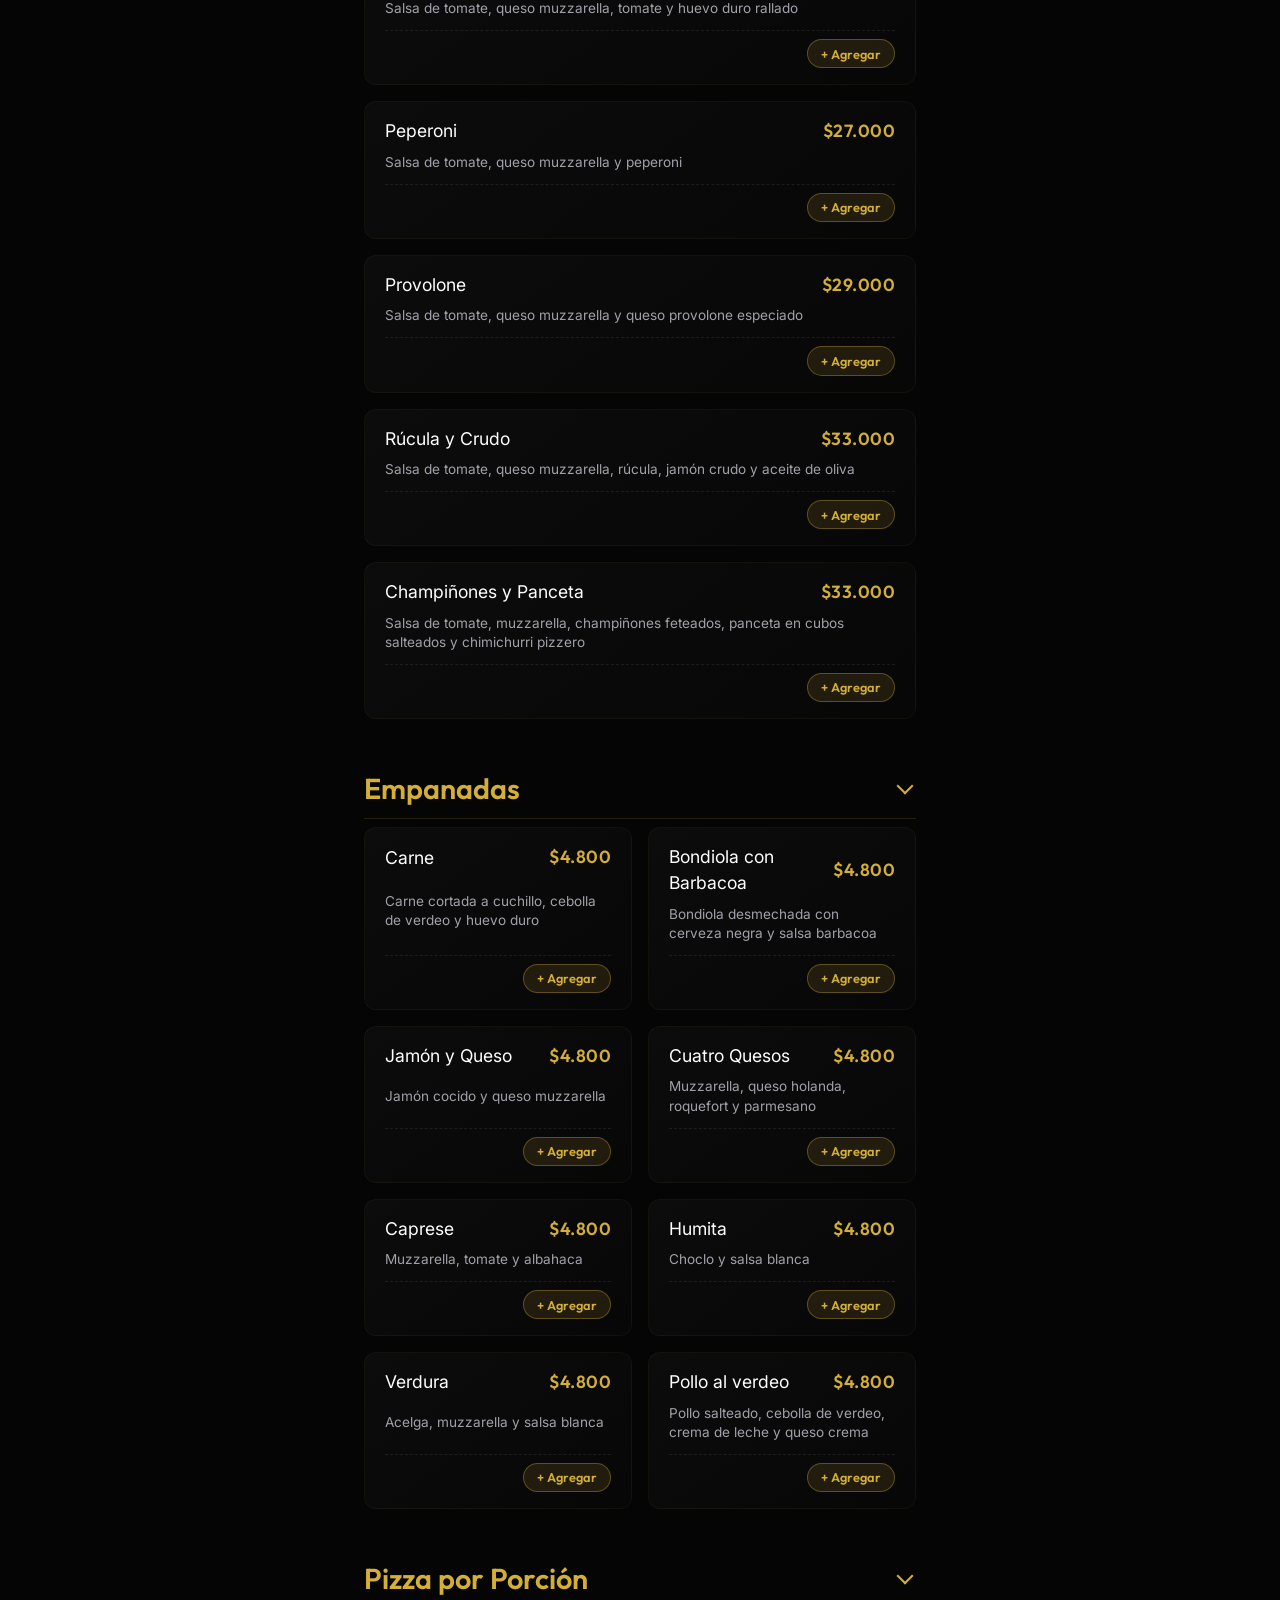
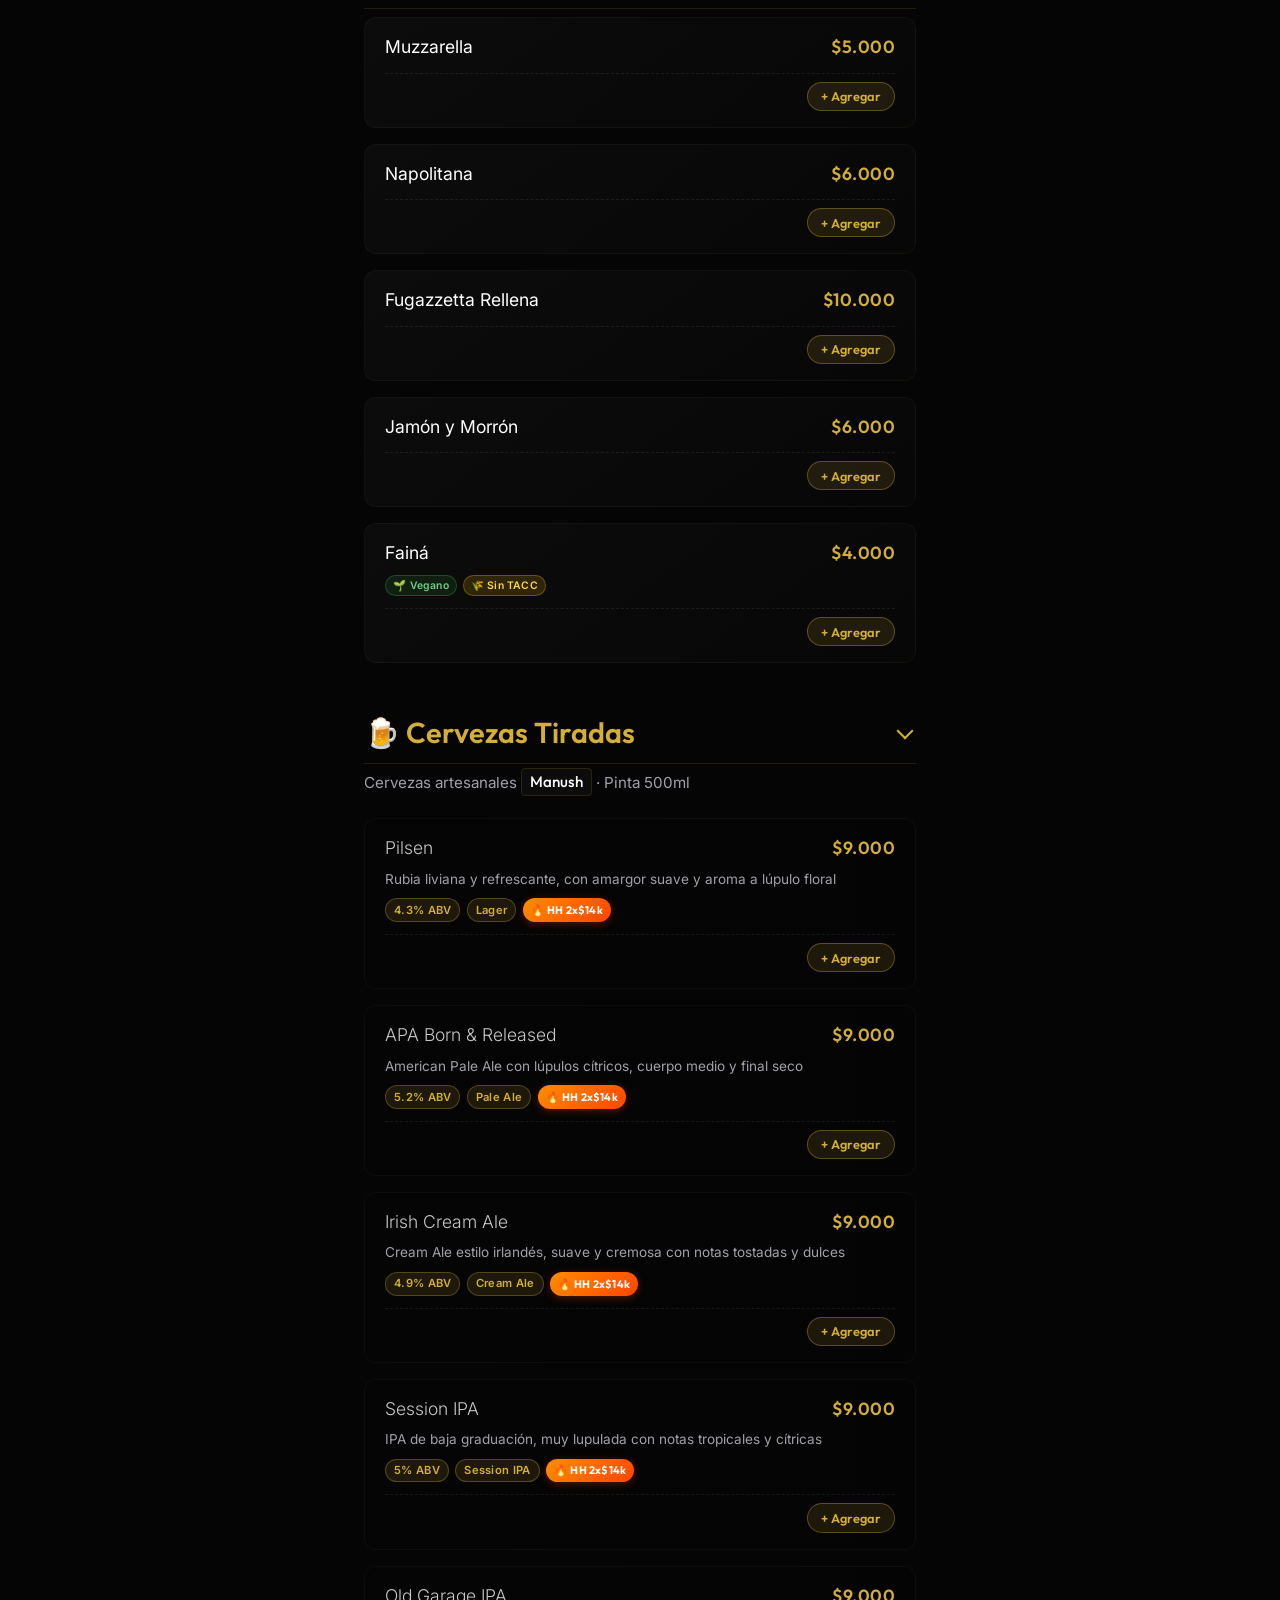
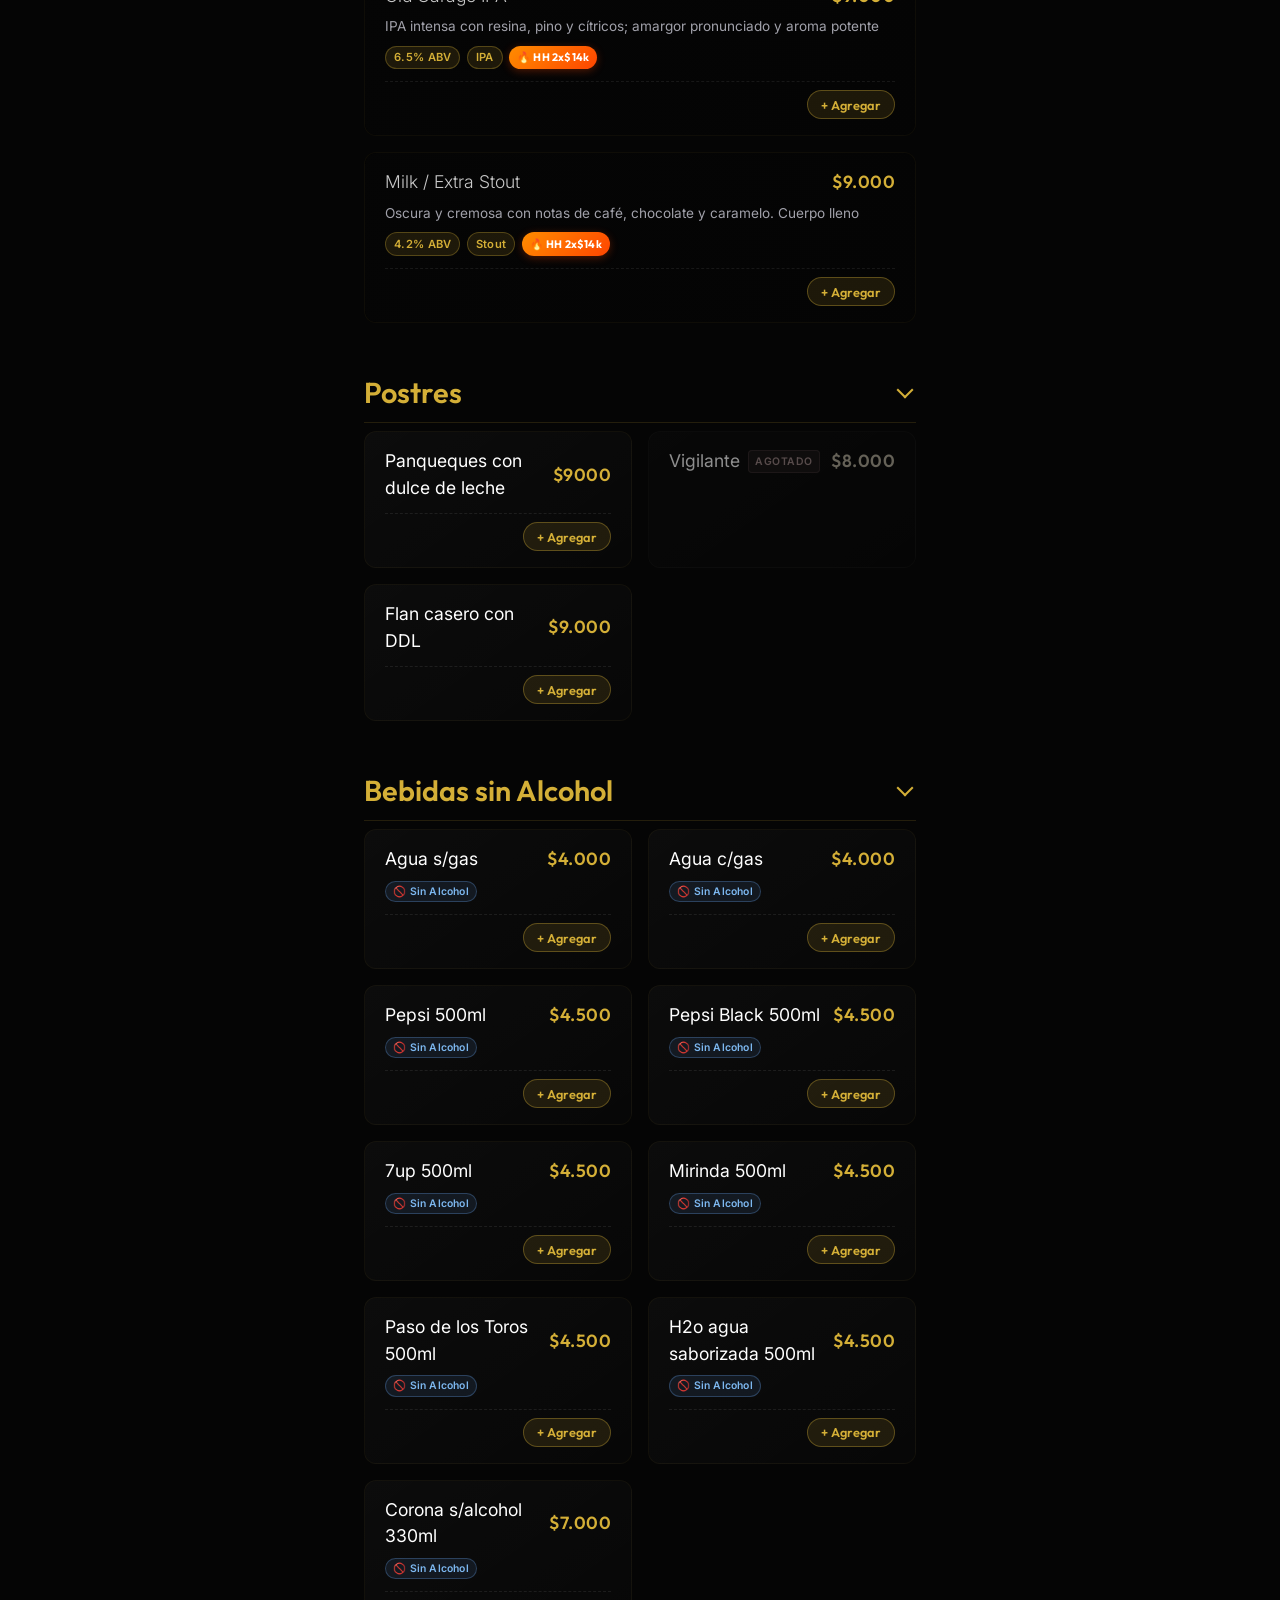
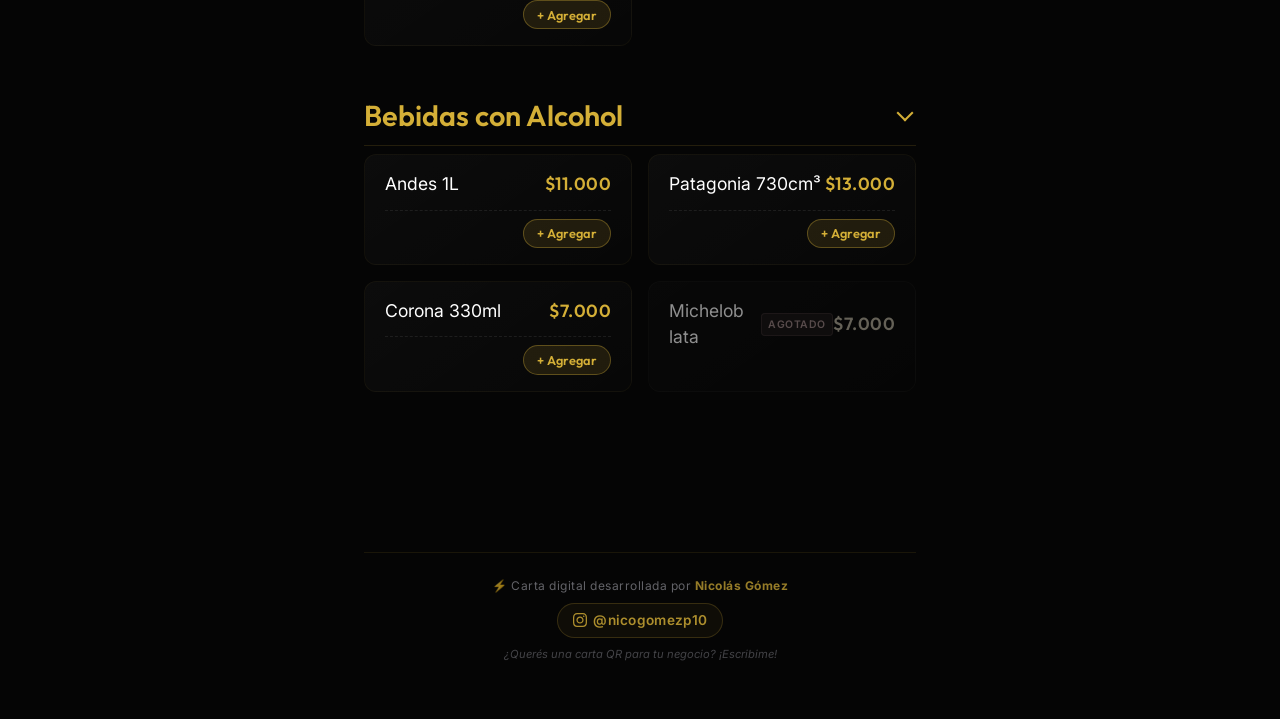
==== commit 6ada7916: "Add files via upload" ====
--- a/index.html
+++ b/index.html
@@ -87,9 +87,21 @@
 
         <!-- Subcategory Floating / Sticky Index Bar -->
         <nav id="subcategoryNav" class="subcategory-nav" aria-label="Navegación por subcategorías">
+            <button id="subNavPrev" class="sub-nav-arrow prev" aria-label="Anterior">
+                <svg xmlns="http://www.w3.org/2000/svg" width="14" height="14" viewBox="0 0 24 24" fill="none"
+                    stroke="currentColor" stroke-width="2.5" stroke-linecap="round" stroke-linejoin="round">
+                    <polyline points="15 18 9 12 15 6"></polyline>
+                </svg>
+            </button>
             <div id="subcategoryPills" class="subcategory-pills">
                 <!-- Rendered by JS -->
             </div>
+            <button id="subNavNext" class="sub-nav-arrow next" aria-label="Siguiente">
+                <svg xmlns="http://www.w3.org/2000/svg" width="14" height="14" viewBox="0 0 24 24" fill="none"
+                    stroke="currentColor" stroke-width="2.5" stroke-linecap="round" stroke-linejoin="round">
+                    <polyline points="9 18 15 12 9 6"></polyline>
+                </svg>
+            </button>
         </nav>
 
         <div class="search-container">
--- a/style.css
+++ b/style.css
@@ -195,31 +195,32 @@
     z-index: 100;
 }
 
-/* Subcategory Floating / Sticky Nav (Minimalist Swipeable Strip) */
+/* Subcategory Floating / Sticky Nav */
 .subcategory-nav {
+    display: flex;
+    align-items: center;
     position: sticky;
     top: 4.2rem;
     z-index: 99;
     margin-bottom: 1.75rem;
-    padding: 0.35rem 0.5rem;
+    padding: 0.3rem 0.35rem;
     background: rgba(10, 10, 12, 0.88);
     backdrop-filter: blur(12px);
     -webkit-backdrop-filter: blur(12px);
     border-radius: 100px;
-    border: 1px solid rgba(212, 175, 55, 0.22);
+    border: 1px solid rgba(212, 175, 55, 0.25);
     box-shadow: 0 8px 25px rgba(0, 0, 0, 0.5);
+    gap: 0.25rem;
     transition: all 0.3s cubic-bezier(0.4, 0, 0.2, 1);
-    /* Edge fade gradient effect indicating scrollability */
-    mask-image: linear-gradient(to right, transparent, black 16px, black calc(100% - 16px), transparent);
-    -webkit-mask-image: linear-gradient(to right, transparent, black 16px, black calc(100% - 16px), transparent);
 }
 
 .subcategory-pills {
     display: flex;
-    gap: 0.45rem;
+    gap: 0.4rem;
     overflow-x: auto;
     scroll-behavior: smooth;
-    padding: 0.15rem 0.4rem;
+    padding: 0.15rem 0.2rem;
+    flex: 1;
     -ms-overflow-style: none;
     scrollbar-width: none;
     cursor: grab;
@@ -231,6 +232,41 @@
 
 .subcategory-pills::-webkit-scrollbar {
     display: none;
+}
+
+.sub-nav-arrow {
+    background: rgba(255, 255, 255, 0.05);
+    border: 1px solid rgba(212, 175, 55, 0.3);
+    color: var(--gold-primary);
+    width: 28px;
+    height: 28px;
+    border-radius: 50%;
+    display: flex;
+    align-items: center;
+    justify-content: center;
+    cursor: pointer;
+    flex-shrink: 0;
+    transition: all 0.25s ease;
+    padding: 0;
+    user-select: none;
+}
+
+.sub-nav-arrow:hover {
+    background: rgba(212, 175, 55, 0.25);
+    color: var(--text-white);
+    border-color: rgba(212, 175, 55, 0.6);
+    transform: scale(1.08);
+}
+
+.sub-nav-arrow:active {
+    transform: scale(0.92);
+}
+
+.sub-nav-arrow.disabled {
+    opacity: 0.25;
+    pointer-events: none;
+    border-color: rgba(255, 255, 255, 0.08);
+    color: var(--text-gray);
 }
 
 .sub-pill {
@@ -250,6 +286,12 @@
     display: inline-flex;
     align-items: center;
     gap: 0.3rem;
+}
+
+.sub-pill-highlight {
+    border: 1px solid rgba(212, 175, 55, 0.55);
+    background: rgba(212, 175, 55, 0.12);
+    color: var(--gold-primary);
 }
 
 .sub-pill:hover {
@@ -904,6 +946,7 @@
     border-radius: 16px;
     overflow: hidden;
     transition: var(--transition);
+    cursor: pointer;
 }
 
 .hh-card {
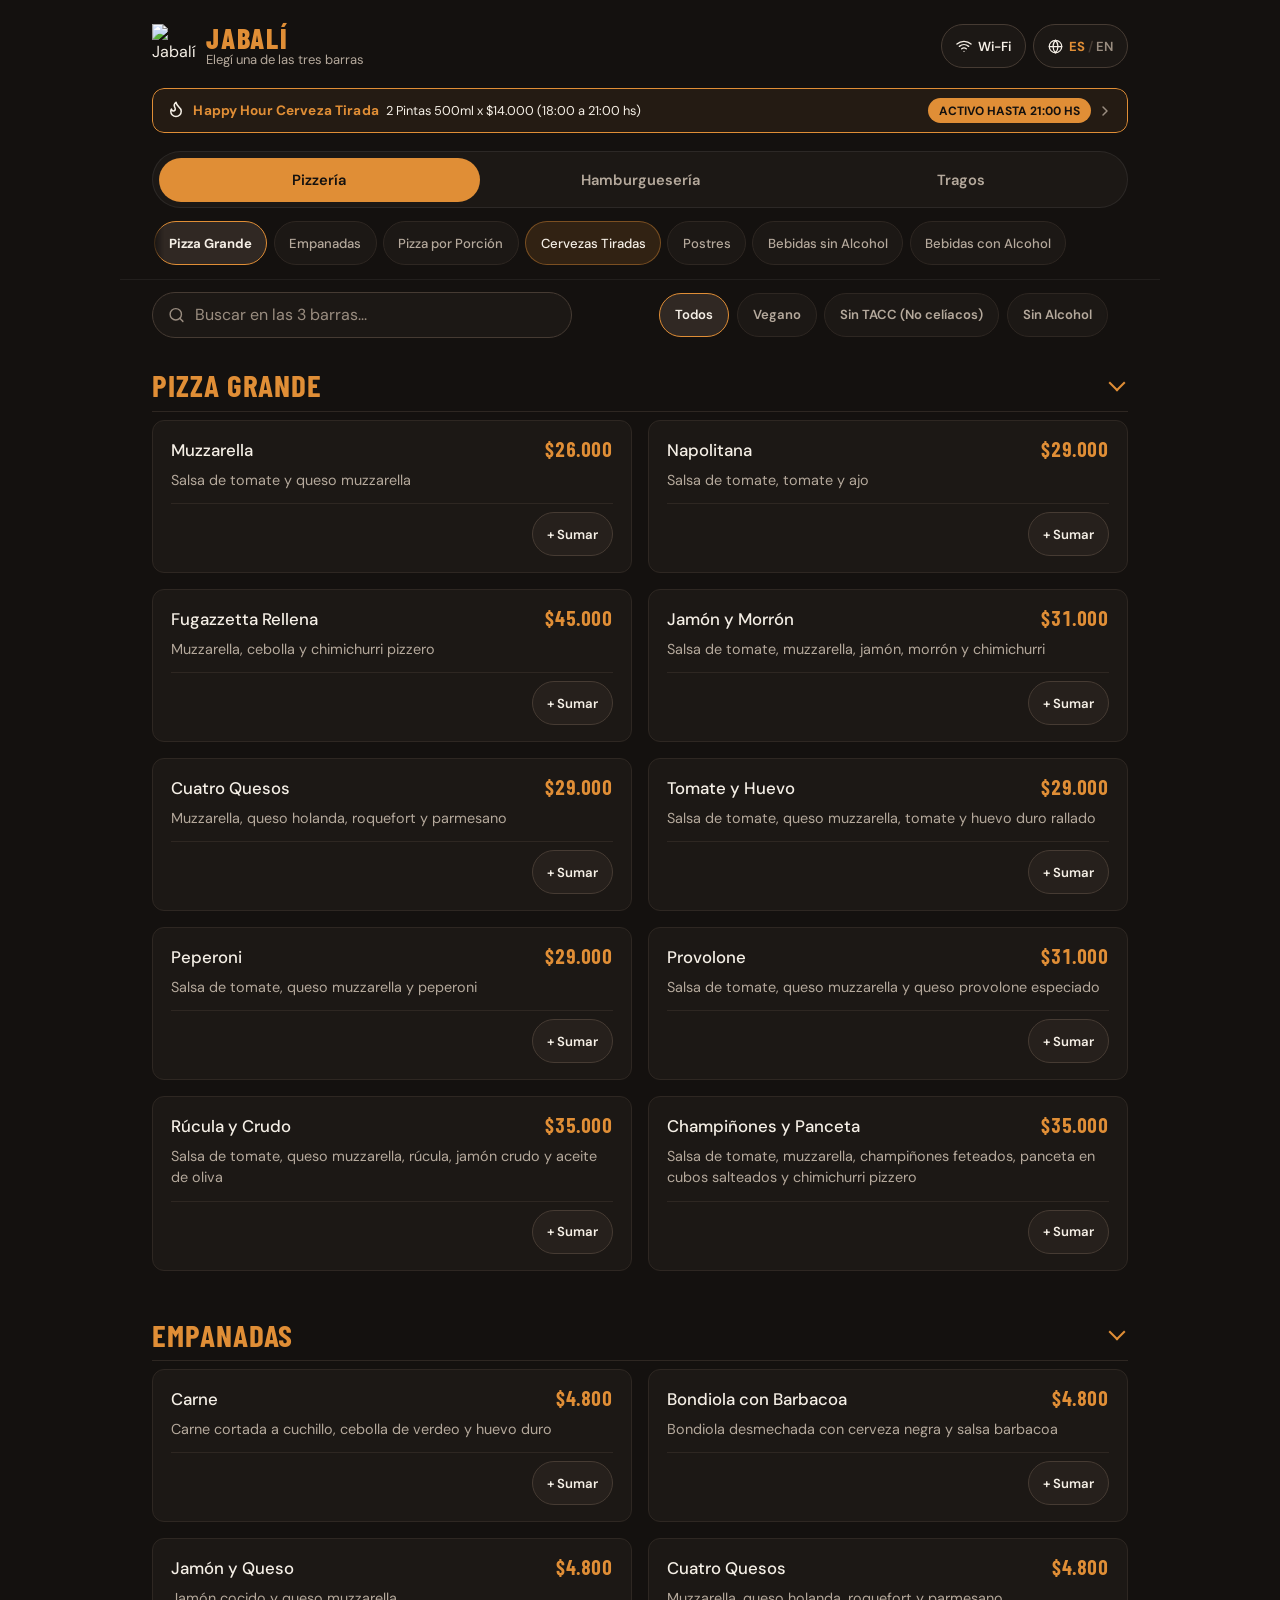
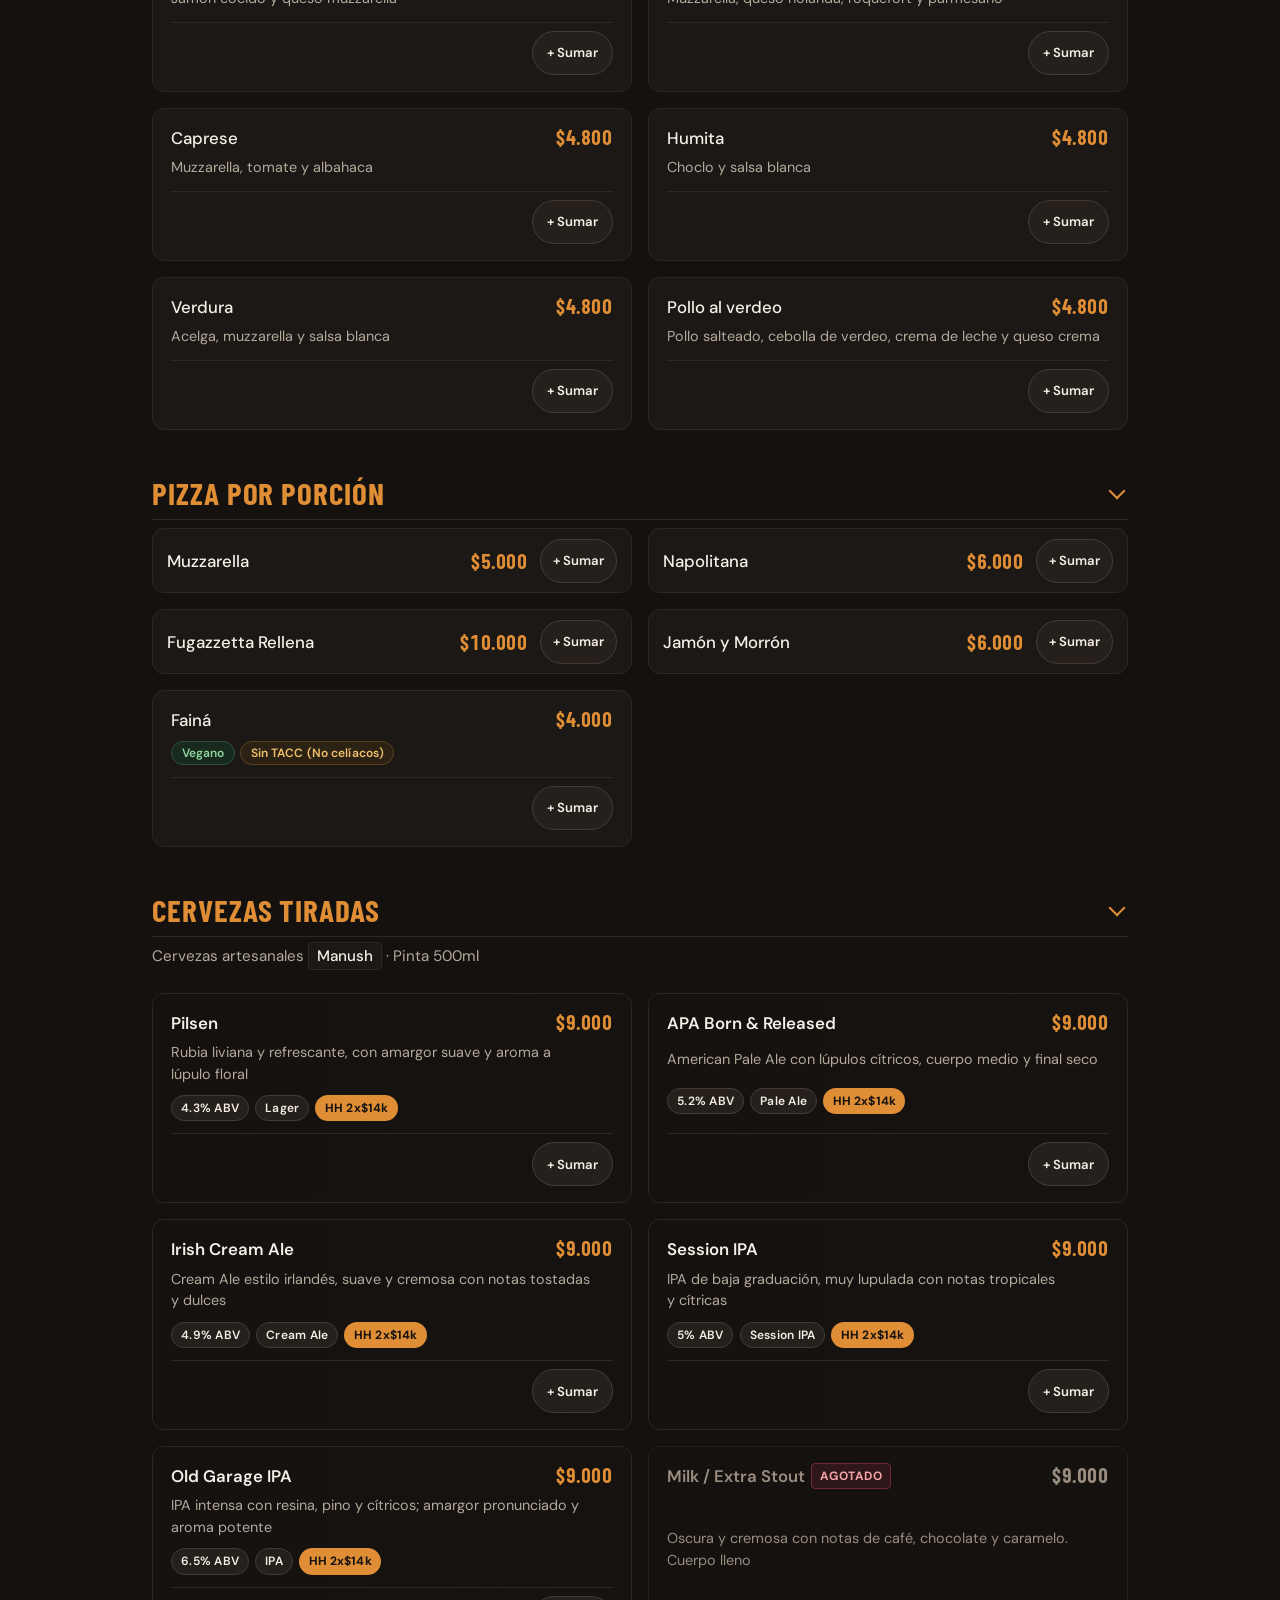
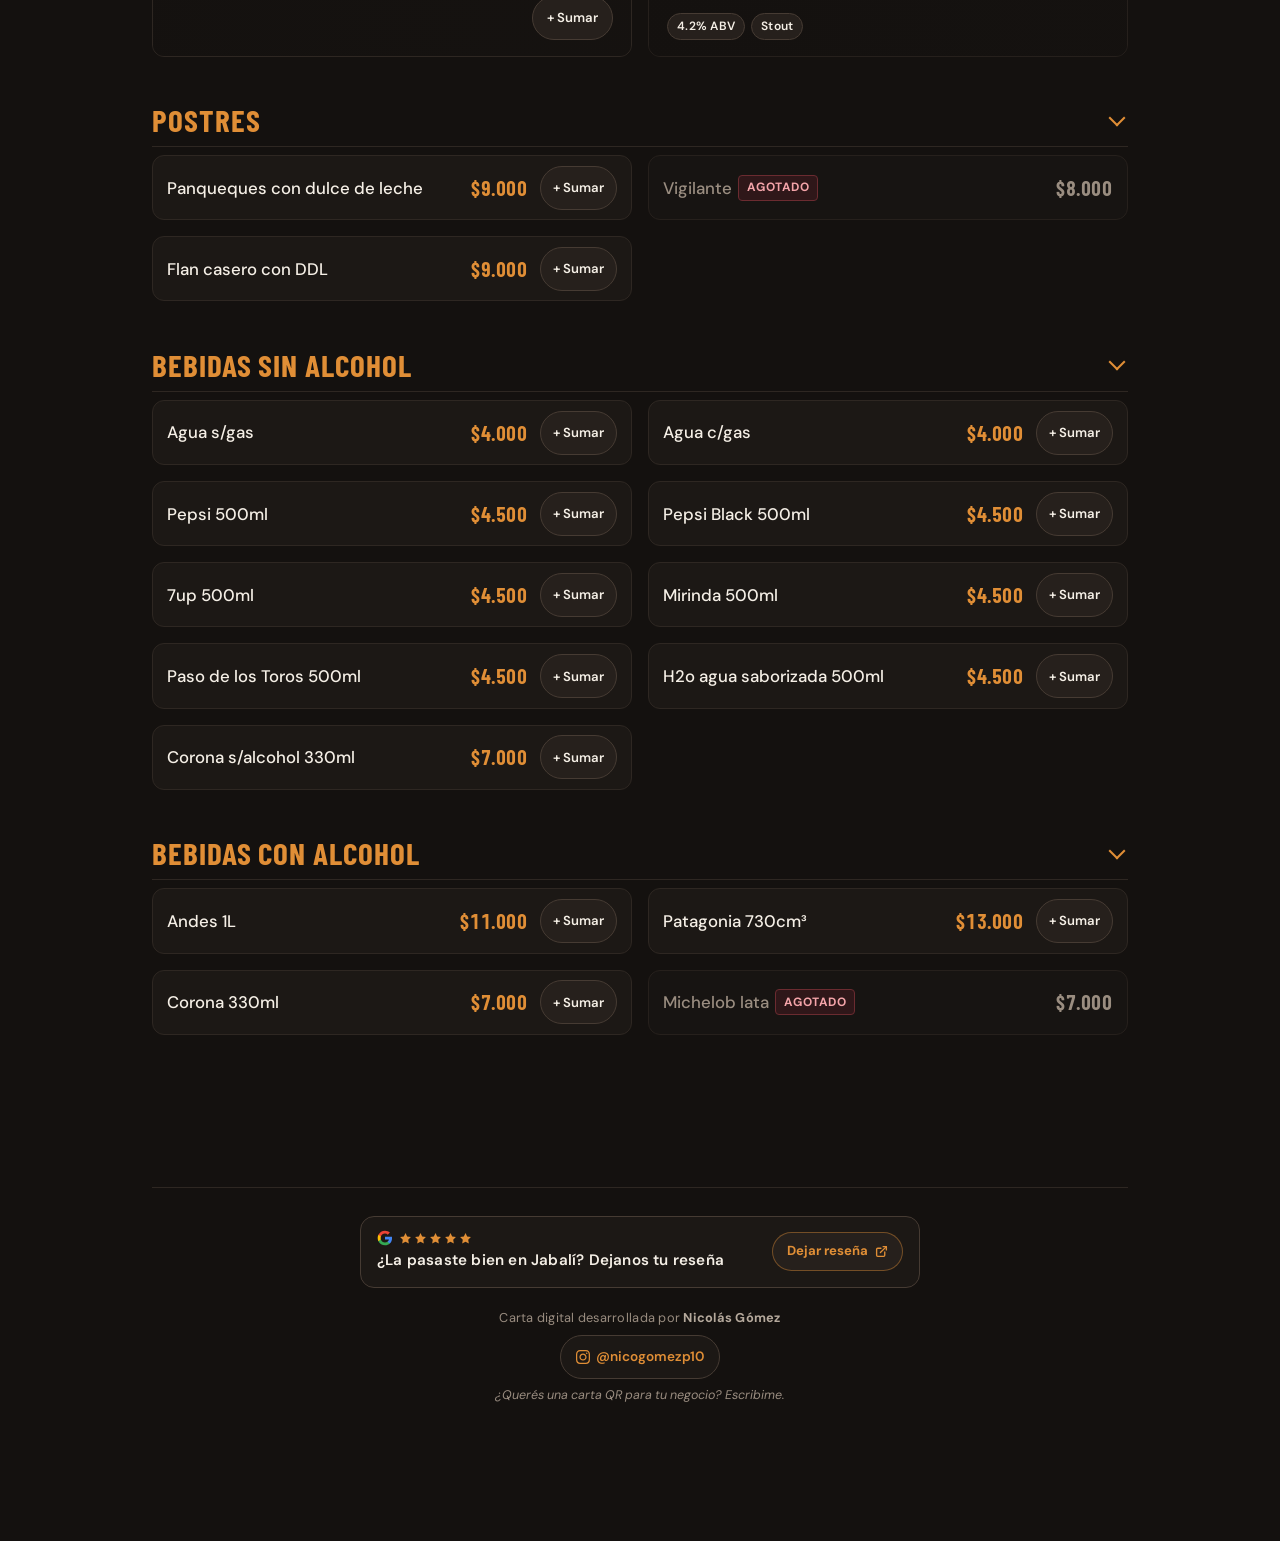
==== commit d47d590d: "Rediseño integral UX/UI, accesibilidad, calculadora por barra y precios actualizados - Layout y abov" ====
--- a/index.html
+++ b/index.html
@@ -5,158 +5,149 @@
     <meta charset="UTF-8">
     <meta name="viewport" content="width=device-width, initial-scale=1.0">
     <title>Carta QR - Jabalí</title>
+    <link rel="icon" type="image/png" href="logo.png">
     <link rel="preconnect" href="https://fonts.googleapis.com">
     <link rel="preconnect" href="https://fonts.gstatic.com" crossorigin>
     <link
-        href="https://fonts.googleapis.com/css2?family=Outfit:wght@300;400;600;800&family=Inter:wght@300;400;500&display=swap"
+        href="https://fonts.googleapis.com/css2?family=Barlow+Condensed:wght@600;700;800&family=DM+Sans:ital,opsz,wght@0,9..40,400..700;1,9..40,400&display=swap"
         rel="stylesheet">
-    <link rel="stylesheet" href="style.css?v=1.1">
+    <link rel="stylesheet" href="style.css?v=1.9">
 </head>
 
 <body>
     <div class="app-container">
-        <!-- Top Utility Bar: WiFi & Language -->
-        <div class="top-utility-bar">
-            <button id="wifiBtn" class="utility-btn">
-                <svg xmlns="http://www.w3.org/2000/svg" width="16" height="16" viewBox="0 0 24 24" fill="none"
-                    stroke="currentColor" stroke-width="2" stroke-linecap="round" stroke-linejoin="round">
-                    <path d="M5 12.55a11 11 0 0 1 14.08 0"></path>
-                    <path d="M1.42 9a16 16 0 0 1 21.16 0"></path>
-                    <path d="M8.53 16.11a6 6 0 0 1 6.95 0"></path>
-                    <line x1="12" y1="20" x2="12.01" y2="20"></line>
-                </svg>
-                <span>Wi-Fi</span>
-            </button>
-            <button id="langBtn" class="utility-btn lang-btn" data-lang="es">
-                <span class="lang-flag">🇦🇷</span>
-                <span class="lang-text">ES / EN</span>
-            </button>
-        </div>
-
-        <!-- Banner Reseña -->
-        <a href="https://maps.app.goo.gl/3cimkMsdgdtfZPni6" target="_blank" rel="noopener noreferrer"
-            class="review-banner">
-            <div class="review-banner-left">
-                <div class="review-header-row">
-                    <svg class="google-icon" xmlns="http://www.w3.org/2000/svg" width="16" height="16"
-                        viewBox="0 0 24 24">
-                        <path fill="#4285F4"
-                            d="M22.56 12.25c0-.78-.07-1.53-.2-2.25H12v4.26h5.92c-.26 1.37-1.04 2.53-2.21 3.31v2.77h3.57c2.08-1.92 3.28-4.74 3.28-8.09z" />
-                        <path fill="#34A853"
-                            d="M12 23c2.97 0 5.46-.98 7.28-2.66l-3.57-2.77c-.98.66-2.23 1.06-3.71 1.06-2.86 0-5.29-1.93-6.16-4.53H2.18v2.84C3.99 20.53 7.7 23 12 23z" />
-                        <path fill="#FBBC05"
-                            d="M5.84 14.09c-.22-.66-.35-1.36-.35-2.09s.13-1.43.35-2.09V7.06H2.18C1.43 8.55 1 10.22 1 12s.43 3.45 1.18 4.94l2.85-2.22.81-.63z" />
-                        <path fill="#EA4335"
-                            d="M12 5.38c1.62 0 3.06.56 4.21 1.64l3.15-3.15C17.45 2.09 14.97 1 12 1 7.7 1 3.99 3.47 2.18 7.06l3.66 2.84c.87-2.6 3.3-4.52 6.16-4.52z" />
-                    </svg>
-                    <span class="review-stars">⭐⭐⭐⭐⭐</span>
-                </div>
-                <span class="review-text" data-i18n="review_text">¡No olvides dejar tu reseña! 💕✨</span>
-            </div>
-            <div class="review-banner-btn">
-                <span data-i18n="review_btn">Dejar reseña</span>
-                <svg xmlns="http://www.w3.org/2000/svg" width="13" height="13" viewBox="0 0 24 24" fill="none"
-                    stroke="currentColor" stroke-width="2.5" stroke-linecap="round" stroke-linejoin="round">
-                    <path d="M18 13v6a2 2 0 0 1-2 2H5a2 2 0 0 1-2-2V8a2 2 0 0 1 2-2h6"></path>
-                    <polyline points="15 3 21 3 21 9"></polyline>
-                    <line x1="10" y1="14" x2="21" y2="3"></line>
-                </svg>
-            </div>
-        </a>
-
-        <!-- Dynamic Happy Hour Banner -->
+        <div id="srAnnouncer" class="sr-only" aria-live="polite" aria-atomic="true"></div>
+        <!-- Compact Single-Row Brand & Utility Header (~56px) -->
+        <header class="site-header">
+            <div class="header-brand">
+                <img src="logo.png" alt="Jabalí" class="brand-logo" width="44" height="44">
+                <div class="brand-text">
+                    <h1 class="logo">JABALÍ</h1>
+                    <p class="subtitle" data-i18n="subtitle">Elegí una de las tres barras</p>
+                </div>
+            </div>
+            <div class="header-utilities">
+                <button id="wifiBtn" class="utility-btn" aria-label="Ver Wi-Fi del local" data-i18n-aria="aria_wifi">
+                    <svg xmlns="http://www.w3.org/2000/svg" width="16" height="16" viewBox="0 0 24 24" fill="none"
+                        stroke="currentColor" stroke-width="2" stroke-linecap="round" stroke-linejoin="round"
+                        aria-hidden="true">
+                        <path d="M5 12.55a11 11 0 0 1 14.08 0"></path>
+                        <path d="M1.42 9a16 16 0 0 1 21.16 0"></path>
+                        <path d="M8.53 16.11a6 6 0 0 1 6.95 0"></path>
+                        <line x1="12" y1="20" x2="12.01" y2="20"></line>
+                    </svg>
+                    <span>Wi-Fi</span>
+                </button>
+                <button id="langBtn" class="utility-btn lang-btn" data-lang="es" aria-label="Cambiar idioma (Español / English)" data-i18n-aria="aria_lang">
+                    <svg xmlns="http://www.w3.org/2000/svg" width="15" height="15" viewBox="0 0 24 24" fill="none"
+                        stroke="currentColor" stroke-width="2" stroke-linecap="round" stroke-linejoin="round"
+                        aria-hidden="true">
+                        <circle cx="12" cy="12" r="10"></circle>
+                        <line x1="2" y1="12" x2="22" y2="12"></line>
+                        <path
+                            d="M12 2a15.3 15.3 0 0 1 4 10 15.3 15.3 0 0 1-4 10 15.3 15.3 0 0 1-4-10 15.3 15.3 0 0 1 4-10z">
+                        </path>
+                    </svg>
+                    <span class="lang-text"><span class="lang-opt active" data-code="es">ES</span><span class="lang-sep">/</span><span class="lang-opt" data-code="en">EN</span></span>
+                </button>
+            </div>
+        </header>
+
+        <!-- Dynamic Happy Hour Compact Strip -->
         <div id="happyHourBanner" class="happy-hour-banner">
             <!-- Rendered by JS -->
         </div>
 
-        <header>
-            <div class="header-brand">
-                <div class="logo-container">
-                    <img src="logo.png" alt="Jabalí Logo" class="brand-logo">
-                </div>
-                <h1 class="logo">JABALÍ</h1>
-            </div>
-            <p class="subtitle" data-i18n="subtitle">Elegí una de las tres barras</p>
-        </header>
-
-        <nav class="category-nav">
-            <button class="nav-btn active" data-target="pizzeria" data-i18n="nav_pizzeria">Pizzería</button>
-            <button class="nav-btn" data-target="hamburgueseria" data-i18n="nav_hamburgueseria">Hamburguesería</button>
-            <button class="nav-btn" data-target="tragos" data-i18n="nav_tragos">Tragos</button>
-        </nav>
-
-        <!-- Subcategory Floating / Sticky Index Bar -->
-        <nav id="subcategoryNav" class="subcategory-nav" aria-label="Navegación por subcategorías">
-            <button id="subNavPrev" class="sub-nav-arrow prev" aria-label="Anterior">
-                <svg xmlns="http://www.w3.org/2000/svg" width="14" height="14" viewBox="0 0 24 24" fill="none"
-                    stroke="currentColor" stroke-width="2.5" stroke-linecap="round" stroke-linejoin="round">
-                    <polyline points="15 18 9 12 15 6"></polyline>
+        <!-- Sticky Navigation Shell (flush top: 0, no bleed above) -->
+        <div class="sticky-nav-shell">
+            <nav class="category-nav" aria-label="Barras de Jabalí" data-i18n-aria="aria_nav_bars">
+                <button class="nav-btn active" type="button" aria-pressed="true" data-target="pizzeria" data-i18n="nav_pizzeria">Pizzería</button>
+                <button class="nav-btn" type="button" aria-pressed="false" data-target="hamburgueseria"
+                    data-i18n="nav_hamburgueseria">Hamburguesería</button>
+                <button class="nav-btn" type="button" aria-pressed="false" data-target="tragos" data-i18n="nav_tragos">Tragos</button>
+            </nav>
+
+            <!-- Subcategory Horizontal Index with Edge Fade -->
+            <nav id="subcategoryNav" class="subcategory-nav" aria-label="Navegación por subcategorías" data-i18n-aria="aria_nav_subcats">
+                <div id="subcategoryPills" class="subcategory-pills">
+                    <!-- Rendered by JS -->
+                </div>
+            </nav>
+        </div>
+
+        <div class="controls-toolbar">
+            <div class="search-container">
+                <svg class="search-icon" xmlns="http://www.w3.org/2000/svg" width="17" height="17" viewBox="0 0 24 24"
+                    fill="none" stroke="currentColor" stroke-width="2" stroke-linecap="round" stroke-linejoin="round"
+                    aria-hidden="true">
+                    <circle cx="11" cy="11" r="8"></circle>
+                    <line x1="21" y1="21" x2="16.65" y2="16.65"></line>
                 </svg>
-            </button>
-            <div id="subcategoryPills" class="subcategory-pills">
-                <!-- Rendered by JS -->
-            </div>
-            <button id="subNavNext" class="sub-nav-arrow next" aria-label="Siguiente">
-                <svg xmlns="http://www.w3.org/2000/svg" width="14" height="14" viewBox="0 0 24 24" fill="none"
-                    stroke="currentColor" stroke-width="2.5" stroke-linecap="round" stroke-linejoin="round">
-                    <polyline points="9 18 15 12 9 6"></polyline>
-                </svg>
-            </button>
-        </nav>
-
-        <div class="search-container">
-            <input type="text" id="searchInput" placeholder="🔍 Buscar plato, trago o bebida..." autocomplete="off">
-            <button id="clearSearchBtn" class="clear-search-btn hidden" aria-label="Limpiar búsqueda">&times;</button>
-        </div>
-
-        <div class="diet-filters">
-            <button class="diet-btn active" data-filter="all" data-i18n="filter_all">Todos</button>
-            <button class="diet-btn" data-filter="vegano" data-i18n="filter_vegan">🌱 Vegano</button>
-            <button class="diet-btn" data-filter="sin-tacc" data-i18n="filter_sintacc">🌾 Sin TACC (No apto
-                celíaco)</button>
-            <button class="diet-btn" data-filter="sin-alcohol" data-i18n="filter_noalcohol">🚫 Sin Alcohol</button>
+                <input type="text" id="searchInput" placeholder="Buscar en las 3 barras..." autocomplete="off"
+                    aria-label="Buscar en las 3 barras" data-i18n-aria="aria_search">
+                <button id="clearSearchBtn" class="clear-search-btn hidden" type="button"
+                    aria-label="Limpiar búsqueda" data-i18n-aria="aria_clear_search">&times;</button>
+            </div>
+
+            <div class="diet-filters">
+                <button class="diet-btn active" type="button" aria-pressed="true" data-filter="all" data-i18n="filter_all">Todos</button>
+                <button class="diet-btn" type="button" aria-pressed="false" data-filter="vegano" data-i18n="filter_vegan">Vegano</button>
+                <button class="diet-btn" type="button" aria-pressed="false" data-filter="sin-tacc" data-i18n="filter_sintacc">Sin TACC (No
+                    celíacos)</button>
+                <button class="diet-btn" type="button" aria-pressed="false" data-filter="sin-alcohol" data-i18n="filter_noalcohol">Sin Alcohol</button>
+            </div>
         </div>
 
         <main class="menu-content">
             <div id="menu-root"></div>
         </main>
 
-        <!-- Floating Actions Bar (Cart + Back to Top side-by-side) -->
-        <div class="floating-actions-bar">
-            <button id="floatingCartBtn" class="floating-cart-btn" title="Ver mi cuenta">
-                <div class="cart-icon-wrapper">
-                    <svg xmlns="http://www.w3.org/2000/svg" width="22" height="22" viewBox="0 0 24 24" fill="none"
-                        stroke="currentColor" stroke-width="2" stroke-linecap="round" stroke-linejoin="round">
-                        <circle cx="9" cy="21" r="1"></circle>
-                        <circle cx="20" cy="21" r="1"></circle>
-                        <path d="M1 1h4l2.68 13.39a2 2 0 0 0 2 1.61h9.72a2 2 0 0 0 2-1.61L23 6H6"></path>
-                    </svg>
+        <!-- Back to top button -->
+        <button id="backToTopBtn" type="button" title="Volver arriba" aria-label="Volver arriba" data-i18n-aria="aria_back_to_top">
+            <svg xmlns="http://www.w3.org/2000/svg" width="20" height="20" viewBox="0 0 24 24" fill="none"
+                stroke="currentColor" stroke-width="2.2" stroke-linecap="round" stroke-linejoin="round"
+                aria-hidden="true">
+                <polyline points="18 15 12 9 6 15"></polyline>
+            </svg>
+        </button>
+
+        <!-- Full-Width Bottom List / Calculator Bar (shown only when items > 0) -->
+        <div id="listSummaryBar" class="list-summary-bar hidden">
+            <button id="floatingCartBtn" class="list-summary-btn" type="button">
+                <div class="list-summary-left">
+                    <svg xmlns="http://www.w3.org/2000/svg" width="19" height="19" viewBox="0 0 24 24" fill="none"
+                        stroke="currentColor" stroke-width="2" stroke-linecap="round" stroke-linejoin="round"
+                        aria-hidden="true">
+                        <path d="M4 2v20l2-1 2 1 2-1 2 1 2-1 2 1 2-1 2 1V2l-2 1-2-1-2 1-2-1-2 1-2-1-2 1Z"></path>
+                        <path d="M8 7h8"></path>
+                        <path d="M8 11h8"></path>
+                        <path d="M8 15h5"></path>
+                    </svg>
+                    <span class="list-summary-title" data-i18n="cart_button">Tu lista</span>
                     <span id="cartBadge" class="cart-badge">0</span>
                 </div>
-                <div class="cart-btn-info">
+                <div class="list-summary-right">
                     <strong id="cartTotalHeader">$0</strong>
+                    <span class="list-summary-cta" data-i18n="cart_bar_cta">Ver cálculo</span>
                 </div>
             </button>
-
-            <!-- Back to top button -->
-            <button id="backToTopBtn" title="Volver arriba">↑</button>
         </div>
 
         <!-- Wi-Fi Modal -->
         <div id="wifiModal" class="modal-overlay hidden">
-            <div class="modal-card">
-                <button class="modal-close-btn" id="closeWifiModal">&times;</button>
+            <div class="modal-card" role="dialog" aria-modal="true" aria-labelledby="wifiModalTitle">
+                <button class="modal-close-btn" id="closeWifiModal" type="button" aria-label="Cerrar" data-i18n-aria="aria_close">&times;</button>
                 <div class="wifi-header">
                     <div class="wifi-icon-circle">
                         <svg xmlns="http://www.w3.org/2000/svg" width="32" height="32" viewBox="0 0 24 24" fill="none"
-                            stroke="currentColor" stroke-width="2">
+                            stroke="currentColor" stroke-width="2" aria-hidden="true">
                             <path d="M5 12.55a11 11 0 0 1 14.08 0"></path>
                             <path d="M1.42 9a16 16 0 0 1 21.16 0"></path>
                             <path d="M8.53 16.11a6 6 0 0 1 6.95 0"></path>
                             <line x1="12" y1="20" x2="12.01" y2="20"></line>
                         </svg>
                     </div>
-                    <h3 data-i18n="wifi_title">Wi-Fi del Local</h3>
+                    <h2 id="wifiModalTitle" data-i18n="wifi_title">Wi-Fi del Local</h2>
                     <p data-i18n="wifi_subtitle">Conectate gratis en Jabalí</p>
                 </div>
                 <div class="wifi-details">
@@ -169,9 +160,9 @@
                         <strong class="wifi-value" id="wifiPassText">barandino</strong>
                     </div>
                 </div>
-                <button id="copyWifiBtn" class="copy-wifi-btn">
+                <button id="copyWifiBtn" class="copy-wifi-btn" type="button">
                     <svg xmlns="http://www.w3.org/2000/svg" width="16" height="16" viewBox="0 0 24 24" fill="none"
-                        stroke="currentColor" stroke-width="2">
+                        stroke="currentColor" stroke-width="2" aria-hidden="true">
                         <rect x="9" y="9" width="13" height="13" rx="2" ry="2"></rect>
                         <path d="M5 15H4a2 2 0 0 1-2-2V4a2 2 0 0 1 2-2h9a2 2 0 0 1 2 2v1"></path>
                     </svg>
@@ -182,18 +173,20 @@
 
         <!-- Cart Drawer / Modal -->
         <div id="cartModal" class="modal-overlay hidden">
-            <div class="modal-card cart-drawer-card">
+            <div class="modal-card cart-drawer-card" role="dialog" aria-modal="true" aria-labelledby="cartModalTitle">
                 <div class="cart-header">
-                    <h3>
+                    <h2 id="cartModalTitle">
                         <svg xmlns="http://www.w3.org/2000/svg" width="20" height="20" viewBox="0 0 24 24" fill="none"
-                            stroke="currentColor" stroke-width="2">
-                            <circle cx="9" cy="21" r="1"></circle>
-                            <circle cx="20" cy="21" r="1"></circle>
-                            <path d="M1 1h4l2.68 13.39a2 2 0 0 0 2 1.61h9.72a2 2 0 0 0 2-1.61L23 6H6"></path>
+                            stroke="currentColor" stroke-width="2" stroke-linecap="round" stroke-linejoin="round"
+                            aria-hidden="true">
+                            <path d="M4 2v20l2-1 2 1 2-1 2 1 2-1 2 1 2-1 2 1V2l-2 1-2-1-2 1-2-1-2 1-2-1-2 1Z"></path>
+                            <path d="M8 7h8"></path>
+                            <path d="M8 11h8"></path>
+                            <path d="M8 15h5"></path>
                         </svg>
-                        <span data-i18n="cart_modal_title">Simulador de Cuenta</span>
-                    </h3>
-                    <button class="modal-close-btn" id="closeCartModal">&times;</button>
+                        <span data-i18n="cart_modal_title">Tu lista · Calculadora</span>
+                    </h2>
+                    <button class="modal-close-btn" id="closeCartModal" type="button" aria-label="Cerrar" data-i18n-aria="aria_close">&times;</button>
                 </div>
 
                 <div id="cartItemsList" class="cart-items-list">
@@ -204,14 +197,18 @@
                     <div class="cart-split-calculator">
                         <label for="splitPeopleInput" data-i18n="cart_split_label">Dividir cuenta entre:</label>
                         <div class="split-controls">
-                            <button id="splitMinusBtn" class="split-qty-btn">-</button>
+                            <button id="splitMinusBtn" class="split-qty-btn" type="button" aria-label="Restar una persona" data-i18n-aria="aria_split_minus">-</button>
                             <input type="number" id="splitPeopleInput" value="1" min="1" max="20" readonly>
-                            <button id="splitPlusBtn" class="split-qty-btn">+</button>
+                            <button id="splitPlusBtn" class="split-qty-btn" type="button" aria-label="Sumar una persona" data-i18n-aria="aria_split_plus">+</button>
                             <span data-i18n="cart_people_text">pers.</span>
                         </div>
                     </div>
 
                     <div class="cart-totals">
+                        <div id="promoDiscountRow" class="promo-discount-row hidden">
+                            <span id="promoDiscountLabel">Promo aplicada:</span>
+                            <strong id="promoDiscountAmount">-$0</strong>
+                        </div>
                         <div class="total-row">
                             <span data-i18n="cart_total">Total estimado:</span>
                             <strong id="cartTotalPrice">$0</strong>
@@ -222,34 +219,98 @@
                         </div>
                     </div>
 
-                    <p class="cart-note" data-i18n="cart_note">💡 Este simulador te ayuda a calcular tu cuenta. Hacé tu
-                        pedido en caja</p>
+                    <p class="cart-note" data-i18n="cart_note">Esta calculadora es orientativa. Hacé tu pedido en caja.
+                    </p>
 
                     <div class="cart-actions">
-                        <button id="clearCartBtn" class="clear-cart-btn" data-i18n="cart_clear">Vaciar borrador</button>
-                        <button id="closeCartActionBtn" class="primary-cart-btn"
-                            data-i18n="cart_close">Entendido</button>
-                    </div>
-                </div>
-            </div>
-        </div>
-
-        <!-- Developer footer -->
+                        <button id="clearCartBtn" class="clear-cart-btn" type="button" data-i18n="cart_clear">Vaciar lista</button>
+                        <button id="copyListBtn" class="copy-list-btn" type="button">
+                            <svg xmlns="http://www.w3.org/2000/svg" width="15" height="15" viewBox="0 0 24 24" fill="none"
+                                stroke="currentColor" stroke-width="2" stroke-linecap="round" stroke-linejoin="round" aria-hidden="true">
+                                <rect x="9" y="9" width="13" height="13" rx="2" ry="2"></rect>
+                                <path d="M5 15H4a2 2 0 0 1-2-2V4a2 2 0 0 1 2-2h9a2 2 0 0 1 2 2v1"></path>
+                            </svg>
+                            <span id="copyListLabel" data-i18n="cart_copy">Copiar lista</span>
+                        </button>
+                        <button id="closeCartActionBtn" class="primary-cart-btn" type="button" data-i18n="cart_close">Cerrar</button>
+                    </div>
+                </div>
+            </div>
+        </div>
+
+        <!-- Footer: Google Review + Developer credit -->
         <footer class="dev-footer">
-            <p class="dev-credit">⚡ Carta digital desarrollada por <strong>Nicolás Gómez</strong></p>
-            <a href="https://instagram.com/nicogomezp10" target="_blank" rel="noopener noreferrer"
-                class="dev-instagram">
-                <svg xmlns="http://www.w3.org/2000/svg" width="14" height="14" viewBox="0 0 24 24" fill="currentColor">
-                    <path
-                        d="M12 2.163c3.204 0 3.584.012 4.85.07 3.252.148 4.771 1.691 4.919 4.919.058 1.265.069 1.645.069 4.849 0 3.205-.012 3.584-.069 4.849-.149 3.225-1.664 4.771-4.919 4.919-1.266.058-1.644.07-4.85.07-3.204 0-3.584-.012-4.849-.07-3.26-.149-4.771-1.699-4.919-4.92-.058-1.265-.07-1.644-.07-4.849 0-3.204.013-3.583.07-4.849.149-3.227 1.664-4.771 4.919-4.919 1.266-.057 1.645-.069 4.849-.069zm0-2.163c-3.259 0-3.667.014-4.947.072-4.358.2-6.78 2.618-6.98 6.98-.059 1.281-.073 1.689-.073 4.948 0 3.259.014 3.668.072 4.948.2 4.358 2.618 6.78 6.98 6.98 1.281.058 1.689.072 4.948.072 3.259 0 3.668-.014 4.948-.072 4.354-.2 6.782-2.618 6.979-6.98.059-1.28.073-1.689.073-4.948 0-3.259-.014-3.667-.072-4.947-.196-4.354-2.617-6.78-6.979-6.98-1.281-.059-1.69-.073-4.949-.073zm0 5.838c-3.403 0-6.162 2.759-6.162 6.162s2.759 6.163 6.162 6.163 6.162-2.759 6.162-6.163c0-3.403-2.759-6.162-6.162-6.162zm0 10.162c-2.209 0-4-1.79-4-4 0-2.209 1.791-4 4-4s4 1.791 4 4c0 2.21-1.791 4-4 4zm6.406-11.845c-.796 0-1.441.645-1.441 1.44s.645 1.44 1.441 1.44c.795 0 1.439-.645 1.439-1.44s-.644-1.44-1.439-1.44z" />
-                </svg>
-                @nicogomezp10
+            <a href="https://maps.app.goo.gl/3cimkMsdgdtfZPni6" target="_blank" rel="noopener noreferrer"
+                class="review-banner">
+                <div class="review-banner-left">
+                    <div class="review-header-row">
+                        <svg class="google-icon" xmlns="http://www.w3.org/2000/svg" width="16" height="16"
+                            viewBox="0 0 24 24" aria-hidden="true">
+                            <path fill="#4285F4"
+                                d="M22.56 12.25c0-.78-.07-1.53-.2-2.25H12v4.26h5.92c-.26 1.37-1.04 2.53-2.21 3.31v2.77h3.57c2.08-1.92 3.28-4.74 3.28-8.09z" />
+                            <path fill="#34A853"
+                                d="M12 23c2.97 0 5.46-.98 7.28-2.66l-3.57-2.77c-.98.66-2.23 1.06-3.71 1.06-2.86 0-5.29-1.93-6.16-4.53H2.18v2.84C3.99 20.53 7.7 23 12 23z" />
+                            <path fill="#FBBC05"
+                                d="M5.84 14.09c-.22-.66-.35-1.36-.35-2.09s.13-1.43.35-2.09V7.06H2.18C1.43 8.55 1 10.22 1 12s.43 3.45 1.18 4.94l2.85-2.22.81-.63z" />
+                            <path fill="#EA4335"
+                                d="M12 5.38c1.62 0 3.06.56 4.21 1.64l3.15-3.15C17.45 2.09 14.97 1 12 1 7.7 1 3.99 3.47 2.18 7.06l3.66 2.84c.87-2.6 3.3-4.52 6.16-4.52z" />
+                        </svg>
+                        <span class="review-stars" aria-label="5 estrellas">
+                            <svg width="13" height="13" viewBox="0 0 24 24" fill="currentColor" aria-hidden="true">
+                                <polygon
+                                    points="12 2 15.09 8.26 22 9.27 17 14.14 18.18 21.02 12 17.77 5.82 21.02 7 14.14 2 9.27 8.91 8.26 12 2" />
+                            </svg>
+                            <svg width="13" height="13" viewBox="0 0 24 24" fill="currentColor" aria-hidden="true">
+                                <polygon
+                                    points="12 2 15.09 8.26 22 9.27 17 14.14 18.18 21.02 12 17.77 5.82 21.02 7 14.14 2 9.27 8.91 8.26 12 2" />
+                            </svg>
+                            <svg width="13" height="13" viewBox="0 0 24 24" fill="currentColor" aria-hidden="true">
+                                <polygon
+                                    points="12 2 15.09 8.26 22 9.27 17 14.14 18.18 21.02 12 17.77 5.82 21.02 7 14.14 2 9.27 8.91 8.26 12 2" />
+                            </svg>
+                            <svg width="13" height="13" viewBox="0 0 24 24" fill="currentColor" aria-hidden="true">
+                                <polygon
+                                    points="12 2 15.09 8.26 22 9.27 17 14.14 18.18 21.02 12 17.77 5.82 21.02 7 14.14 2 9.27 8.91 8.26 12 2" />
+                            </svg>
+                            <svg width="13" height="13" viewBox="0 0 24 24" fill="currentColor" aria-hidden="true">
+                                <polygon
+                                    points="12 2 15.09 8.26 22 9.27 17 14.14 18.18 21.02 12 17.77 5.82 21.02 7 14.14 2 9.27 8.91 8.26 12 2" />
+                            </svg>
+                        </span>
+                    </div>
+                    <span class="review-text" data-i18n="review_text">¿La pasaste bien en Jabalí? Dejanos tu
+                        reseña</span>
+                </div>
+                <div class="review-banner-btn">
+                    <span data-i18n="review_btn">Dejar reseña</span>
+                    <svg xmlns="http://www.w3.org/2000/svg" width="13" height="13" viewBox="0 0 24 24" fill="none"
+                        stroke="currentColor" stroke-width="2.5" stroke-linecap="round" stroke-linejoin="round"
+                        aria-hidden="true">
+                        <path d="M18 13v6a2 2 0 0 1-2 2H5a2 2 0 0 1-2-2V8a2 2 0 0 1 2-2h6"></path>
+                        <polyline points="15 3 21 3 21 9"></polyline>
+                        <line x1="10" y1="14" x2="21" y2="3"></line>
+                    </svg>
+                </div>
             </a>
-            <span class="dev-tagline" data-i18n="dev_tagline">¿Querés una carta QR para tu negocio? ¡Escribime!</span>
+
+            <div class="dev-credit-row">
+                <p class="dev-credit">Carta digital desarrollada por <strong>Nicolás Gómez</strong></p>
+                <a href="https://instagram.com/nicogomezp10" target="_blank" rel="noopener noreferrer"
+                    class="dev-instagram">
+                    <svg xmlns="http://www.w3.org/2000/svg" width="14" height="14" viewBox="0 0 24 24"
+                        fill="currentColor" aria-hidden="true">
+                        <path
+                            d="M12 2.163c3.204 0 3.584.012 4.85.07 3.252.148 4.771 1.691 4.919 4.919.058 1.265.069 1.645.069 4.849 0 3.205-.012 3.584-.069 4.849-.149 3.225-1.664 4.771-4.919 4.919-1.266.058-1.644.07-4.85.07-3.204 0-3.584-.012-4.849-.07-3.26-.149-4.771-1.699-4.919-4.92-.058-1.265-.07-1.644-.07-4.849 0-3.204.013-3.583.07-4.849.149-3.227 1.664-4.771 4.919-4.919 1.266-.057 1.645-.069 4.849-.069zm0-2.163c-3.259 0-3.667.014-4.947.072-4.358.2-6.78 2.618-6.98 6.98-.059 1.281-.073 1.689-.073 4.948 0 3.259.014 3.668.072 4.948.2 4.358 2.618 6.78 6.98 6.98 1.281.058 1.689.072 4.948.072 3.259 0 3.668-.014 4.948-.072 4.354-.2 6.782-2.618 6.979-6.98.059-1.28.073-1.689.073-4.948 0-3.259-.014-3.667-.072-4.947-.196-4.354-2.617-6.78-6.979-6.98-1.281-.059-1.69-.073-4.949-.073zm0 5.838c-3.403 0-6.162 2.759-6.162 6.162s2.759 6.163 6.162 6.163 6.162-2.759 6.162-6.163c0-3.403-2.759-6.162-6.162-6.162zm0 10.162c-2.209 0-4-1.79-4-4 0-2.209 1.791-4 4-4s4 1.791 4 4c0 2.21-1.791 4-4 4zm6.406-11.845c-.796 0-1.441.645-1.441 1.44s.645 1.44 1.441 1.44c.795 0 1.439-.645 1.439-1.44s-.644-1.44-1.439-1.44z" />
+                    </svg>
+                    @nicogomezp10
+                </a>
+                <span class="dev-tagline" data-i18n="dev_tagline">¿Querés una carta QR para tu negocio?
+                    ¡Escribime!</span>
+            </div>
         </footer>
 
     </div>
-    <script src="app.js?v=1.3"></script>
+    <script src="app.js?v=2.0"></script>
 
 </body>
 
--- a/style.css
+++ b/style.css
@@ -1,1646 +1,2011 @@
-:root {
-    --bg-color: #050505;
-    --text-white: #ffffff;
-    --text-gray: #a1a1aa;
-    --gold-primary: #d4af37;
-    --gold-gradient: linear-gradient(135deg, #FFDF73 0%, #D4AF37 50%, #996A00 100%);
-    --surface-color: rgba(255, 255, 255, 0.03);
-    --border-color: rgba(212, 175, 55, 0.15);
-    --transition: all 0.3s cubic-bezier(0.4, 0, 0.2, 1);
-}
-
-* {
-    margin: 0;
-    padding: 0;
-    box-sizing: border-box;
-    -webkit-tap-highlight-color: transparent;
-}
-
-body {
-    background-color: var(--bg-color);
-    color: var(--text-white);
-    font-family: 'Inter', sans-serif;
-    -webkit-font-smoothing: antialiased;
-    line-height: 1.5;
-}
-
-.app-container {
-    max-width: 600px;
-    margin: 0 auto;
-    padding: 2rem 1.5rem;
-    min-height: 100vh;
-}
-
-/* Review Banner (Coqueto & Bonito) */
-.review-banner {
-    display: flex;
-    align-items: center;
-    justify-content: space-between;
-    gap: 0.75rem;
-    background: linear-gradient(135deg, rgba(255, 215, 0, 0.09) 0%, rgba(255, 105, 180, 0.08) 50%, rgba(212, 175, 55, 0.06) 100%);
-    border: 1px solid rgba(212, 175, 55, 0.35);
-    border-radius: 16px;
-    padding: 0.7rem 1rem;
-    margin-bottom: 1.5rem;
-    text-decoration: none;
-    color: var(--text-white);
-    box-shadow: 0 4px 20px rgba(0, 0, 0, 0.4), inset 0 1px 0 rgba(255, 255, 255, 0.12);
-    backdrop-filter: blur(10px);
-    transition: all 0.3s cubic-bezier(0.4, 0, 0.2, 1);
-    position: relative;
-    overflow: hidden;
-}
-
-.review-banner::before {
-    content: '';
-    position: absolute;
-    top: -50%;
-    left: -50%;
-    width: 200%;
-    height: 200%;
-    background: linear-gradient(45deg, transparent, rgba(255, 255, 255, 0.06), transparent);
-    transform: rotate(30deg);
-    animation: shimmer 3.5s infinite;
-}
-
-@keyframes shimmer {
-    0% { transform: translateX(-100%) rotate(30deg); }
-    100% { transform: translateX(100%) rotate(30deg); }
-}
-
-.review-banner:hover {
-    transform: translateY(-2px);
-    border-color: rgba(255, 215, 0, 0.6);
-    box-shadow: 0 6px 25px rgba(212, 175, 55, 0.25);
-}
-
-.review-banner:active {
-    transform: translateY(0) scale(0.98);
-}
-
-.review-banner-left {
-    display: flex;
-    flex-direction: column;
-    gap: 0.2rem;
-}
-
-.review-header-row {
-    display: flex;
-    align-items: center;
-    gap: 0.4rem;
-}
-
-.google-icon {
-    flex-shrink: 0;
-}
-
-.review-stars {
-    font-size: 0.75rem;
-    letter-spacing: 1px;
-}
-
-.review-text {
-    font-family: 'Outfit', sans-serif;
-    font-size: 0.95rem;
-    font-weight: 600;
-    color: var(--text-white);
-    letter-spacing: 0.2px;
-}
-
-.review-banner-btn {
-    display: inline-flex;
-    align-items: center;
-    gap: 0.4rem;
-    background: var(--gold-gradient);
-    color: #000;
-    font-family: 'Outfit', sans-serif;
-    font-size: 0.8rem;
-    font-weight: 700;
-    padding: 0.45rem 0.85rem;
-    border-radius: 100px;
-    white-space: nowrap;
-    box-shadow: 0 3px 12px rgba(212, 175, 55, 0.3);
-    transition: transform 0.2s ease;
-    flex-shrink: 0;
-}
-
-.review-banner:hover .review-banner-btn {
-    transform: scale(1.05);
-}
-
-/* Header Elements */
-header {
-    text-align: center;
-    margin-bottom: 2.5rem;
-    animation: fadeInDown 0.8s ease-out;
-    position: relative;
-}
-
-.header-brand {
-    display: flex;
-    flex-direction: column;
-    align-items: center;
-}
-
-.logo-container {
-    width: 180px;
-    /* Pull the title up so it overlaps the bottom of the logo */
-    margin-bottom: -33px;
-    z-index: 0;
-    pointer-events: none;
-}
-
-.brand-logo {
-    width: 100%;
-    height: auto;
-    display: block;
-    filter: drop-shadow(0 4px 20px rgba(0, 0, 0, 0.9));
-}
-
-.logo {
-    font-family: 'Outfit', sans-serif;
-    font-size: 3.5rem;
-    font-weight: 800;
-    letter-spacing: 4px;
-    background: var(--gold-gradient);
-    -webkit-background-clip: text;
-    background-clip: text;
-    -webkit-text-fill-color: transparent;
-    text-transform: uppercase;
-    margin-bottom: 0.5rem;
-    /* Title sits on top of the logo's bottom edge */
-    position: relative;
-    z-index: 1;
-}
-
-.subtitle {
-    font-size: 1.1rem;
-    color: var(--text-gray);
-    font-weight: 300;
-}
-
-/* Navigation */
-.category-nav {
-    display: flex;
-    justify-content: space-between;
-    background: var(--surface-color);
-    padding: 0.5rem;
-    border-radius: 100px;
-    margin-bottom: 0.6rem;
-    border: 1px solid rgba(255, 255, 255, 0.05);
-    position: sticky;
-    top: 0.75rem;
-    backdrop-filter: blur(12px);
-    -webkit-backdrop-filter: blur(12px);
-    z-index: 100;
-}
-
-/* Subcategory Floating / Sticky Nav */
-.subcategory-nav {
-    display: flex;
-    align-items: center;
-    position: sticky;
-    top: 4.2rem;
-    z-index: 99;
-    margin-bottom: 1.75rem;
-    padding: 0.3rem 0.35rem;
-    background: rgba(10, 10, 12, 0.88);
-    backdrop-filter: blur(12px);
-    -webkit-backdrop-filter: blur(12px);
-    border-radius: 100px;
-    border: 1px solid rgba(212, 175, 55, 0.25);
-    box-shadow: 0 8px 25px rgba(0, 0, 0, 0.5);
-    gap: 0.25rem;
-    transition: all 0.3s cubic-bezier(0.4, 0, 0.2, 1);
-}
-
-.subcategory-pills {
-    display: flex;
-    gap: 0.4rem;
-    overflow-x: auto;
-    scroll-behavior: smooth;
-    padding: 0.15rem 0.2rem;
-    flex: 1;
-    -ms-overflow-style: none;
-    scrollbar-width: none;
-    cursor: grab;
-}
-
-.subcategory-pills:active {
-    cursor: grabbing;
-}
-
-.subcategory-pills::-webkit-scrollbar {
-    display: none;
-}
-
-.sub-nav-arrow {
-    background: rgba(255, 255, 255, 0.05);
-    border: 1px solid rgba(212, 175, 55, 0.3);
-    color: var(--gold-primary);
-    width: 28px;
-    height: 28px;
-    border-radius: 50%;
-    display: flex;
-    align-items: center;
-    justify-content: center;
-    cursor: pointer;
-    flex-shrink: 0;
-    transition: all 0.25s ease;
-    padding: 0;
-    user-select: none;
-}
-
-.sub-nav-arrow:hover {
-    background: rgba(212, 175, 55, 0.25);
-    color: var(--text-white);
-    border-color: rgba(212, 175, 55, 0.6);
-    transform: scale(1.08);
-}
-
-.sub-nav-arrow:active {
-    transform: scale(0.92);
-}
-
-.sub-nav-arrow.disabled {
-    opacity: 0.25;
-    pointer-events: none;
-    border-color: rgba(255, 255, 255, 0.08);
-    color: var(--text-gray);
-}
-
-.sub-pill {
-    background: rgba(255, 255, 255, 0.04);
-    border: 1px solid rgba(255, 255, 255, 0.08);
-    color: var(--text-gray);
-    padding: 0.4rem 0.95rem;
-    font-family: 'Outfit', sans-serif;
-    font-size: 0.82rem;
-    font-weight: 500;
-    border-radius: 100px;
-    white-space: nowrap;
-    cursor: pointer;
-    flex-shrink: 0;
-    transition: all 0.25s cubic-bezier(0.4, 0, 0.2, 1);
-    user-select: none;
-    display: inline-flex;
-    align-items: center;
-    gap: 0.3rem;
-}
-
-.sub-pill-highlight {
-    border: 1px solid rgba(212, 175, 55, 0.55);
-    background: rgba(212, 175, 55, 0.12);
-    color: var(--gold-primary);
-}
-
-.sub-pill:hover {
-    background: rgba(212, 175, 55, 0.15);
-    color: var(--text-white);
-    border-color: rgba(212, 175, 55, 0.35);
-    transform: translateY(-1px);
-}
-
-.sub-pill:active {
-    transform: scale(0.95);
-}
-
-.sub-pill.active {
-    background: linear-gradient(135deg, rgba(255, 223, 115, 0.25) 0%, rgba(212, 175, 55, 0.35) 100%);
-    border: 1px solid rgba(212, 175, 55, 0.85);
-    color: var(--text-white);
-    font-weight: 700;
-    box-shadow: 0 0 14px rgba(212, 175, 55, 0.35);
-    transform: scale(1.03);
-    animation: subPillPop 0.3s ease;
-}
-
-@keyframes subPillPop {
-    0% { transform: scale(0.95); }
-    50% { transform: scale(1.07); }
-    100% { transform: scale(1.03); }
-}
-
-@keyframes subPillFadeIn {
-    from {
-        opacity: 0;
-        transform: translateY(6px);
-    }
-    to {
-        opacity: 1;
-        transform: translateY(0);
-    }
-}
-
-.sub-pill-entry {
-    animation: subPillFadeIn 0.3s ease forwards;
-}
-
-.nav-btn {
-    background: transparent;
-    border: none;
-    color: var(--text-gray);
-    padding: 0.75rem 0.5rem;
-    font-family: 'Outfit', sans-serif;
-    font-size: 0.95rem;
-    font-weight: 600;
-    cursor: pointer;
-    border-radius: 100px;
-    flex: 1;
-    transition: var(--transition);
-}
-
-.nav-btn.active {
-    background: var(--gold-gradient);
-    color: #000;
-    box-shadow: 0 4px 15px rgba(212, 175, 55, 0.3);
-}
-
-/* Menu Content */
-.menu-section {
-    display: none;
-    animation: fadeIn 0.5s ease-out;
-}
-
-.menu-section.active {
-    display: block;
-}
-
-.menu-category {
-    margin-bottom: 3rem;
-    opacity: 0;
-    transform: translateY(20px);
-    animation: slideUpFade 0.6s ease-out forwards;
-}
-
-
-
-
-.category-header {
-    display: flex;
-    justify-content: space-between;
-    align-items: center;
-    cursor: pointer;
-    border-bottom: 1px solid var(--border-color);
-    padding-bottom: 0.5rem;
-    margin-bottom: 0.5rem;
-    user-select: none;
-    -webkit-tap-highlight-color: transparent;
-}
-
-.category-title {
-    font-family: 'Outfit', sans-serif;
-    color: var(--gold-primary);
-    font-size: 1.8rem;
-    font-weight: 600;
-}
-
-.toggle-icon {
-    display: inline-block;
-    width: 12px;
-    height: 12px;
-    border-right: 2px solid var(--gold-primary);
-    border-bottom: 2px solid var(--gold-primary);
-    transform: rotate(45deg);
-    transition: transform 0.3s ease;
-    margin-right: 5px;
-    margin-top: -5px;
-}
-
-/* When the category is collapsed, items-grid is hidden and the chevron rotates */
-.menu-category.collapsed .items-grid,
-.menu-category.collapsed .category-desc {
-    display: none;
-}
-
-.menu-category.collapsed .toggle-icon {
-    transform: rotate(-135deg);
-    /* Point right when collapsed */
-    margin-top: 0;
-}
-
-.category-desc {
-    color: var(--text-gray);
-    font-size: 0.95rem;
-    margin-bottom: 1.5rem;
-}
-
-.highlight {
-    color: var(--text-white);
-    font-weight: 500;
-    font-family: 'Outfit', sans-serif;
-    background: var(--surface-color);
-    padding: 0.2rem 0.5rem;
-    border-radius: 4px;
-    border: 1px solid var(--border-color);
-}
-
-/* Items Grid */
-.items-grid {
-    display: grid;
-    gap: 1rem;
-}
-
-.grid-2col {
-    grid-template-columns: repeat(2, 1fr);
-    align-items: stretch;
-}
-
-.grid-2col .menu-item {
-    height: 100%;
-    display: flex;
-    flex-direction: column;
-    justify-content: space-between;
-}
-
-@media (max-width: 450px) {
-    .grid-2col {
-        grid-template-columns: 1fr;
-        align-items: initial;
-    }
-    .grid-2col .menu-item {
-        height: auto;
-    }
-}
-
-.menu-item {
-    background: linear-gradient(145deg, rgba(255, 255, 255, 0.03) 0%, rgba(255, 255, 255, 0.01) 100%);
-    border: 1px solid rgba(212, 175, 55, 0.05);
-    padding: 1rem 1.25rem;
-    border-radius: 12px;
-    transition: var(--transition);
-    position: relative;
-    overflow: hidden;
-}
-
-.menu-item::before {
-    content: '';
-    position: absolute;
-    top: 0;
-    left: 0;
-    right: 0;
-    bottom: 0;
-    background: linear-gradient(145deg, rgba(212, 175, 55, 0.1) 0%, transparent 100%);
-    opacity: 0;
-    transition: var(--transition);
-    pointer-events: none;
-}
-
-.menu-item:hover::before {
-    opacity: 1;
-}
-
-.menu-item:hover {
-    transform: translateY(-2px);
-    box-shadow: 0 5px 15px rgba(0, 0, 0, 0.5);
-    border-color: rgba(212, 175, 55, 0.3);
-}
-
-.menu-item:active {
-    transform: translateY(1px) scale(0.98);
-}
-
-.item-header {
-    display: flex;
-    justify-content: space-between;
-    align-items: center;
-    position: relative;
-    z-index: 1;
-}
-
-.item-name {
-    color: var(--text-white);
-    font-size: 1.1rem;
-    font-weight: 400;
-    position: relative;
-    z-index: 1;
-    display: flex;
-    align-items: center;
-    height: 100%;
-}
-
-.beer-card .item-name {
-    color: #c8c8c8;
-    font-weight: 300;
-}
-
-.item-price {
-    font-family: 'Outfit', sans-serif;
-    color: var(--gold-primary);
-    font-weight: 600;
-    font-size: 1.1rem;
-    position: relative;
-    z-index: 1;
-    letter-spacing: 0.5px;
-}
-
-.item-desc {
-    color: var(--text-gray);
-    font-size: 0.85rem;
-    margin-top: 0.5rem;
-    line-height: 1.4;
-    position: relative;
-    z-index: 1;
-}
-
-.item-extras {
-    margin-top: 1rem;
-    margin-bottom: 1rem;
-    padding: 0.75rem;
-    background: rgba(212, 175, 55, 0.05);
-    border-radius: 8px;
-    border: 1px dashed rgba(212, 175, 55, 0.2);
-    font-size: 0.85rem;
-    color: var(--gold-primary);
-}
-
-.item-extras p {
-    margin-bottom: 0.25rem;
-}
-
-.item-extras p:last-child {
-    margin-bottom: 0;
-}
-
-.placeholder {
-    text-align: center;
-    color: var(--text-gray);
-    padding: 3rem;
-    font-style: italic;
-    background: var(--surface-color);
-    border-radius: 12px;
-    border: 1px dashed var(--border-color);
-}
-
-/* Animations */
-@keyframes fadeIn {
-    from {
-        opacity: 0;
-    }
-
-    to {
-        opacity: 1;
-    }
-}
-
-@keyframes fadeInDown {
-    from {
-        opacity: 0;
-        transform: translateY(-20px);
-    }
-
-    to {
-        opacity: 1;
-        transform: translateY(0);
-    }
-}
-
-@keyframes slideUpFade {
-    to {
-        opacity: 1;
-        transform: translateY(0);
-    }
-}
-
-/* Search Bar */
-.search-container {
-    margin-bottom: 2rem;
-    padding: 0 0.5rem;
-    position: relative;
-    z-index: 10;
-}
-
-#searchInput {
-    width: 100%;
-    padding: 1rem 1.5rem;
-    border-radius: 100px;
-    background: rgba(255, 255, 255, 0.05);
-    border: 1px solid var(--border-color);
-    color: var(--text-white);
-    font-family: 'Inter', sans-serif;
-    font-size: 1rem;
-    outline: none;
-    transition: var(--transition);
-}
-
-#searchInput:focus {
-    background: rgba(255, 255, 255, 0.08);
-    border-color: var(--gold-primary);
-    box-shadow: 0 0 15px rgba(212, 175, 55, 0.2);
-}
-
-#searchInput::placeholder {
-    color: rgba(255, 255, 255, 0.3);
-}
-
-/* Diet Filters */
-.diet-filters {
-    display: flex;
-    gap: 0.5rem;
-    margin-bottom: 2rem;
-    padding: 0 0.25rem;
-    overflow-x: auto;
-    scrollbar-width: none;
-    -ms-overflow-style: none;
-    -webkit-overflow-scrolling: touch;
-}
-
-.diet-filters::-webkit-scrollbar {
-    display: none;
-}
-
-.diet-btn {
-    background: var(--surface-color);
-    border: 1px solid rgba(255, 255, 255, 0.07);
-    color: var(--text-gray);
-    padding: 0.5rem 1rem;
-    font-family: 'Outfit', sans-serif;
-    font-size: 0.82rem;
-    font-weight: 600;
-    cursor: pointer;
-    border-radius: 100px;
-    white-space: nowrap;
-    transition: var(--transition);
-    flex-shrink: 0;
-}
-
-.diet-btn:hover {
-    border-color: rgba(212, 175, 55, 0.35);
-    color: var(--text-white);
-}
-
-.diet-btn.active {
-    background: var(--gold-gradient);
-    color: #000;
-    border-color: transparent;
-    box-shadow: 0 3px 12px rgba(212, 175, 55, 0.25);
-}
-
-/* Diet tag badges inside items */
-.diet-tags-row {
-    display: flex;
-    flex-wrap: wrap;
-    gap: 0.35rem;
-    margin-top: 0.5rem;
-    position: relative;
-    z-index: 1;
-}
-
-.diet-tag {
-    font-size: 0.65rem;
-    font-weight: 600;
-    padding: 0.12rem 0.45rem;
-    border-radius: 100px;
-    letter-spacing: 0.2px;
-}
-
-.tag-vegano {
-    background: rgba(52, 170, 68, 0.12);
-    border: 1px solid rgba(52, 170, 68, 0.35);
-    color: #6fcf7f;
-}
-
-
-
-.tag-sin-tacc {
-    background: rgba(230, 180, 60, 0.1);
-    border: 1px solid rgba(230, 180, 60, 0.3);
-    color: #e6b43c;
-}
-
-.tag-sin-alcohol {
-    background: rgba(100, 160, 230, 0.1);
-    border: 1px solid rgba(100, 160, 230, 0.3);
-    color: #7db8f0;
-}
-
-
-
-.menu-content {
-    padding-bottom: 4rem;
-    /* Extra padding for bottom of page */
-}
-
-/* Hide items completely that don't match search */
-.menu-item.hidden {
-    display: none !important;
-}
-
-.vinos-placeholder {
-    text-align: center;
-    width: 100%;
-}
-
-.vinos-placeholder .item-desc {
-    font-size: 1.1rem;
-    margin-top: 0;
-}
-
-/* Beer Cards with Background Image */
-.beer-card {
-    background-size: cover;
-    background-position: center;
-    position: relative;
-    overflow: hidden;
-    min-height: 80px;
-}
-
-.beer-card::after {
-    content: '';
-    position: absolute;
-    inset: 0;
-    background: linear-gradient(to right, rgba(5, 5, 5, 0.97) 0%, rgba(5, 5, 5, 0.82) 100%);
-    backdrop-filter: blur(1.5px);
-    -webkit-backdrop-filter: blur(1.5px);
-    z-index: 0;
-}
-
-/* Make Tragos cards lighter over the image */
-#tragos .beer-card::after {
-    background: linear-gradient(to right, rgba(5, 5, 5, 0.80) 0%, rgba(5, 5, 5, 0.50) 100%);
-}
-
-.beer-card .item-header,
-.beer-card .item-desc,
-.beer-card .item-extras,
-.beer-card .beer-badges {
-    position: relative;
-    z-index: 1;
-}
-
-.beer-badges {
-    display: flex;
-    gap: 0.4rem;
-    margin-top: 0.6rem;
-    flex-wrap: wrap;
-}
-
-.beer-badge {
-    font-size: 0.7rem;
-    font-weight: 600;
-    padding: 0.15rem 0.5rem;
-    border-radius: 100px;
-    letter-spacing: 0.3px;
-    background: rgba(212, 175, 55, 0.12);
-    border: 1px solid rgba(212, 175, 55, 0.3);
-    color: var(--gold-primary);
-}
-
-/* Developer Footer */
-.dev-footer {
-    margin-top: 3rem;
-    padding: 1.5rem 1rem;
-    border-top: 1px solid rgba(212, 175, 55, 0.1);
-    text-align: center;
-    display: flex;
-    flex-direction: column;
-    align-items: center;
-    gap: 0.5rem;
-}
-
-.dev-credit {
-    font-size: 0.75rem;
-    color: rgba(161, 161, 170, 0.6);
-    letter-spacing: 0.5px;
-}
-
-.dev-credit strong {
-    color: rgba(212, 175, 55, 0.7);
-}
-
-.dev-instagram {
-    display: inline-flex;
-    align-items: center;
-    gap: 0.4rem;
-    font-size: 0.85rem;
-    font-weight: 600;
-    color: rgba(212, 175, 55, 0.8);
-    text-decoration: none;
-    padding: 0.4rem 0.9rem;
-    border-radius: 100px;
-    border: 1px solid rgba(212, 175, 55, 0.2);
-    background: rgba(212, 175, 55, 0.05);
-    transition: var(--transition);
-    letter-spacing: 0.3px;
-}
-
-.dev-instagram:hover {
-    background: rgba(212, 175, 55, 0.12);
-    border-color: rgba(212, 175, 55, 0.5);
-    color: var(--gold-primary);
-    box-shadow: 0 0 12px rgba(212, 175, 55, 0.15);
-}
-
-.dev-tagline {
-    font-size: 0.7rem;
-    color: rgba(161, 161, 170, 0.4);
-    font-style: italic;
-}
-
-/* Mocktail gradient backgrounds */
-.mocktail-limonada {
-    background: linear-gradient(135deg, rgba(255, 235, 59, 0.18) 0%, rgba(255, 193, 7, 0.10) 60%, rgba(5,5,5,0.01) 100%) !important;
-    border-color: rgba(255, 235, 59, 0.2) !important;
-}
-
-.mocktail-pomelada {
-    background: linear-gradient(135deg, rgba(255, 152, 0, 0.18) 0%, rgba(255, 87, 34, 0.10) 60%, rgba(5,5,5,0.01) 100%) !important;
-    border-color: rgba(255, 152, 0, 0.2) !important;
-}
-
-.mocktail-limonada-roja {
-    background: linear-gradient(135deg, rgba(233, 30, 99, 0.18) 0%, rgba(255, 80, 80, 0.10) 60%, rgba(5,5,5,0.01) 100%) !important;
-    border-color: rgba(233, 30, 99, 0.2) !important;
-}
-
-.mocktail-natural-mystic {
-    background: linear-gradient(135deg, rgba(255, 80, 100, 0.18) 0%, rgba(255, 152, 0, 0.10) 60%, rgba(5,5,5,0.01) 100%) !important;
-    border-color: rgba(255, 80, 100, 0.2) !important;
-}
-
-.mocktail-aljaba {
-    background: linear-gradient(135deg, rgba(130, 80, 200, 0.18) 0%, rgba(80, 160, 255, 0.10) 60%, rgba(5,5,5,0.01) 100%) !important;
-    border-color: rgba(130, 80, 200, 0.2) !important;
-}
-
-/* Hide vegan filter on Tragos section */
-body[data-active-section="tragos"] .diet-btn[data-filter="vegano"] {
-    display: none !important;
-}
-
-/* Sin TACC filter: ONLY visible on Hamburguesería section */
-.diet-btn[data-filter="sin-tacc"] {
-    display: none !important;
-}
-
-body[data-active-section="hamburgueseria"] .diet-btn[data-filter="sin-tacc"] {
-    display: inline-flex !important;
-}
-
-/* Agotado Styles */
-.menu-item.agotado {
-    opacity: 0.55;
-    filter: grayscale(0.85);
-    pointer-events: none;
-}
-
-.agotado-badge {
-    background: rgba(220, 53, 69, 0.15);
-    border: 1px solid rgba(220, 53, 69, 0.3);
-    color: #ff6b6b;
-    font-size: 0.65rem;
-    font-weight: 600;
-    padding: 0.15rem 0.4rem;
-    border-radius: 4px;
-    margin-left: 0.5rem;
-    vertical-align: middle;
-    text-transform: uppercase;
-    letter-spacing: 0.5px;
-    display: inline-block;
-}
-
-/* ── Top Utility Bar (Wi-Fi & Language) ─────────────────────────────────── */
-.top-utility-bar {
-    display: flex;
-    justify-content: space-between;
-    align-items: center;
-    gap: 0.75rem;
-    margin-bottom: 1rem;
-}
-
-.utility-btn {
-    background: rgba(255, 255, 255, 0.04);
-    border: 1px solid rgba(212, 175, 55, 0.25);
-    color: var(--text-white);
-    padding: 0.45rem 0.9rem;
-    border-radius: 100px;
-    font-family: 'Outfit', sans-serif;
-    font-size: 0.82rem;
-    font-weight: 600;
-    cursor: pointer;
-    display: inline-flex;
-    align-items: center;
-    gap: 0.4rem;
-    backdrop-filter: blur(10px);
-    transition: var(--transition);
-}
-
-.utility-btn:hover {
-    background: rgba(212, 175, 55, 0.12);
-    border-color: rgba(212, 175, 55, 0.6);
-    transform: translateY(-1px);
-}
-
-.lang-btn {
-    margin-left: auto;
-    border-color: rgba(255, 255, 255, 0.15);
-}
-
-.lang-flag {
-    font-size: 1rem;
-}
-
-/* ── Happy Hour Banner & Badges ─────────────────────────────────────────── */
-.happy-hour-banner {
-    margin-bottom: 1.5rem;
-    border-radius: 16px;
-    overflow: hidden;
-    transition: var(--transition);
-    cursor: pointer;
-}
-
-.hh-card {
-    display: flex;
-    align-items: center;
-    justify-content: space-between;
-    padding: 0.85rem 1.1rem;
-    border-radius: 16px;
-    border: 1px solid rgba(255, 140, 0, 0.4);
-    background: linear-gradient(135deg, rgba(255, 140, 0, 0.15) 0%, rgba(212, 175, 55, 0.12) 50%, rgba(255, 69, 0, 0.1) 100%);
-    box-shadow: 0 4px 20px rgba(255, 140, 0, 0.15), inset 0 1px 0 rgba(255, 255, 255, 0.1);
-    backdrop-filter: blur(10px);
-}
-
-.hh-card.active-hh {
-    animation: hhPulse 3s infinite ease-in-out;
-}
-
-.hh-card.expired-hh {
-    border-color: rgba(255, 255, 255, 0.15);
-    background: rgba(255, 255, 255, 0.03);
-    box-shadow: none;
-}
-
-@keyframes hhPulse {
-    0%, 100% { border-color: rgba(255, 140, 0, 0.4); box-shadow: 0 4px 20px rgba(255, 140, 0, 0.15); }
-    50% { border-color: rgba(255, 215, 0, 0.8); box-shadow: 0 6px 28px rgba(255, 215, 0, 0.35); }
-}
-
-.hh-left {
-    display: flex;
-    align-items: center;
-    gap: 0.8rem;
-}
-
-.hh-fire-icon {
-    font-size: 1.8rem;
-    line-height: 1;
-    filter: drop-shadow(0 2px 8px rgba(255, 140, 0, 0.6));
-}
-
-.hh-info {
-    display: flex;
-    flex-direction: column;
-}
-
-.hh-title {
-    font-family: 'Outfit', sans-serif;
-    font-size: 0.95rem;
-    font-weight: 700;
-    color: #ffdf73;
-    letter-spacing: 0.3px;
-}
-
-.hh-deal {
-    font-size: 0.82rem;
-    color: var(--text-white);
-    font-weight: 500;
-}
-
-.hh-time-tag {
-    font-family: 'Outfit', sans-serif;
-    font-size: 0.72rem;
-    font-weight: 700;
-    padding: 0.3rem 0.65rem;
-    border-radius: 100px;
-    background: var(--gold-gradient);
-    color: #000;
-    white-space: nowrap;
-    box-shadow: 0 2px 8px rgba(212, 175, 55, 0.3);
-}
-
-.hh-card.expired-hh .hh-time-tag {
-    background: rgba(255, 255, 255, 0.1);
-    color: var(--text-gray);
-    box-shadow: none;
-}
-
-.tag-sin-tacc {
-    background: rgba(255, 193, 7, 0.15);
-    color: #ffd54f;
-    border: 1px solid rgba(255, 193, 7, 0.3);
-}
-
-.hh-badge {
-    background: linear-gradient(135deg, #ff8c00, #ff4500);
-    color: #fff;
-    font-family: 'Outfit', sans-serif;
-    font-size: 0.68rem;
-    font-weight: 700;
-    padding: 0.2rem 0.5rem;
-    border-radius: 100px;
-    display: inline-flex;
-    align-items: center;
-    gap: 0.2rem;
-    box-shadow: 0 2px 8px rgba(255, 69, 0, 0.3);
-    letter-spacing: 0.2px;
-}
-
-.fernet-promo-info {
-    background: rgba(255, 140, 0, 0.12);
-    border: 1px solid rgba(255, 140, 0, 0.4);
-    color: #ffdf73;
-    font-family: 'Outfit', sans-serif;
-    font-size: 0.68rem;
-    font-weight: 700;
-    padding: 0.2rem 0.55rem;
-    border-radius: 100px;
-    display: inline-flex;
-    align-items: center;
-    gap: 0.25rem;
-    letter-spacing: 0.2px;
-}
-
-.fernet-banner {
-    border-color: rgba(255, 140, 0, 0.6);
-    background: linear-gradient(135deg, rgba(255, 69, 0, 0.2) 0%, rgba(212, 175, 55, 0.18) 100%);
-}
-
-/* ── Item Card Cart Buttons ─────────────────────────────────────────────── */
-.item-cart-actions {
-    display: flex;
-    justify-content: flex-end;
-    align-items: center;
-    margin-top: 0.75rem;
-    padding-top: 0.5rem;
-    border-top: 1px dashed rgba(255, 255, 255, 0.08);
-    position: relative;
-    z-index: 2;
-}
-
-.add-item-btn {
-    background: rgba(212, 175, 55, 0.12);
-    border: 1px solid rgba(212, 175, 55, 0.35);
-    color: var(--gold-primary);
-    font-family: 'Outfit', sans-serif;
-    font-size: 0.8rem;
-    font-weight: 600;
-    padding: 0.35rem 0.8rem;
-    border-radius: 100px;
-    cursor: pointer;
-    display: inline-flex;
-    align-items: center;
-    gap: 0.3rem;
-    transition: var(--transition);
-    position: relative;
-    z-index: 3;
-}
-
-.add-item-btn:hover {
-    background: var(--gold-gradient);
-    color: #000;
-    border-color: transparent;
-    box-shadow: 0 3px 10px rgba(212, 175, 55, 0.3);
-}
-
-.qty-control-inline {
-    display: inline-flex;
-    align-items: center;
-    background: rgba(255, 255, 255, 0.06);
-    border: 1px solid rgba(212, 175, 55, 0.4);
-    border-radius: 100px;
-    padding: 0.15rem;
-    gap: 0.3rem;
-    position: relative;
-    z-index: 3;
-}
-
-.qty-btn {
-    width: 26px;
-    height: 26px;
-    border-radius: 50%;
-    border: none;
-    background: rgba(212, 175, 55, 0.2);
-    color: var(--text-white);
-    font-weight: 700;
-    font-size: 0.95rem;
-    cursor: pointer;
-    display: flex;
-    align-items: center;
-    justify-content: center;
-    transition: var(--transition);
-}
-
-.qty-btn:hover {
-    background: var(--gold-primary);
-    color: #000;
-}
-
-.qty-val {
-    font-family: 'Outfit', sans-serif;
-    font-size: 0.85rem;
-    font-weight: 700;
-    min-width: 18px;
-    text-align: center;
-    color: var(--text-white);
-}
-
-/* ── Clear Search Button ────────────────────────────────────────────────── */
-.search-container {
-    position: relative;
-}
-
-.clear-search-btn {
-    position: absolute;
-    right: 1rem;
-    top: 50%;
-    transform: translateY(-50%);
-    background: rgba(255, 255, 255, 0.1);
-    border: none;
-    color: var(--text-gray);
-    font-size: 1.2rem;
-    width: 24px;
-    height: 24px;
-    border-radius: 50%;
-    cursor: pointer;
-    display: flex;
-    align-items: center;
-    justify-content: center;
-    transition: var(--transition);
-}
-
-.clear-search-btn:hover {
-    background: rgba(255, 255, 255, 0.25);
-    color: #fff;
-}
-
-.hidden {
-    display: none !important;
-}
-
-/* ── Floating Actions Bar (Cart & Back to Top side-by-side) ──────────────── */
-.floating-actions-bar {
-    position: fixed;
-    bottom: 1.25rem;
-    right: 1.25rem;
-    z-index: 990;
-    display: flex;
-    align-items: center;
-    gap: 0.6rem;
-    pointer-events: none;
-}
-
-.floating-cart-btn {
-    pointer-events: auto;
-    background: var(--gold-gradient);
-    color: #000;
-    border: none;
-    border-radius: 100px;
-    padding: 0.55rem 0.95rem;
-    display: flex;
-    align-items: center;
-    gap: 0.6rem;
-    box-shadow: 0 8px 25px rgba(212, 175, 55, 0.4), 0 2px 10px rgba(0, 0, 0, 0.5);
-    cursor: pointer;
-    transition: transform 0.25s cubic-bezier(0.4, 0, 0.2, 1), box-shadow 0.25s ease;
-    animation: bounceIn 0.5s ease-out;
-}
-
-.floating-cart-btn:hover {
-    transform: translateY(-2px) scale(1.03);
-    box-shadow: 0 12px 30px rgba(212, 175, 55, 0.5);
-}
-
-.floating-cart-btn:active {
-    transform: translateY(0) scale(0.97);
-}
-
-.cart-icon-wrapper {
-    position: relative;
-    display: flex;
-    align-items: center;
-}
-
-.cart-badge {
-    position: absolute;
-    top: -8px;
-    right: -10px;
-    background: #e63946;
-    color: #fff;
-    font-family: 'Outfit', sans-serif;
-    font-size: 0.7rem;
-    font-weight: 800;
-    width: 18px;
-    height: 18px;
-    border-radius: 50%;
-    display: flex;
-    align-items: center;
-    justify-content: center;
-    border: 2px solid #000;
-}
-
-.cart-btn-info {
-    display: flex;
-    align-items: center;
-}
-
-.cart-btn-info strong {
-    font-family: 'Outfit', sans-serif;
-    font-size: 1rem;
-    font-weight: 800;
-    letter-spacing: 0.3px;
-}
-
-/* Back to Top Button (side-by-side) */
-#backToTopBtn {
-    pointer-events: auto;
-    width: 44px;
-    height: 44px;
-    border-radius: 50%;
-    background: var(--gold-gradient);
-    color: #000;
-    font-size: 1.3rem;
-    border: none;
-    cursor: pointer;
-    box-shadow: 0 6px 20px rgba(0, 0, 0, 0.5), 0 2px 10px rgba(212, 175, 55, 0.3);
-    opacity: 0;
-    visibility: hidden;
-    transform: scale(0.7);
-    transition: all 0.3s cubic-bezier(0.4, 0, 0.2, 1);
-    display: flex;
-    justify-content: center;
-    align-items: center;
-    font-weight: bold;
-    flex-shrink: 0;
-}
-
-#backToTopBtn.show {
-    opacity: 1;
-    visibility: visible;
-    transform: scale(1);
-}
-
-#backToTopBtn:hover {
-    transform: scale(1.08);
-    box-shadow: 0 8px 25px rgba(212, 175, 55, 0.5);
-}
-
-#backToTopBtn:active {
-    transform: scale(0.92);
-}
-
-/* ── Modals & Drawers ───────────────────────────────────────────────────── */
-.modal-overlay {
-    position: fixed;
-    inset: 0;
-    background: rgba(0, 0, 0, 0.8);
-    backdrop-filter: blur(8px);
-    -webkit-backdrop-filter: blur(8px);
-    z-index: 2000;
-    display: flex;
-    align-items: center;
-    justify-content: center;
-    padding: 1rem;
-    animation: fadeIn 0.3s ease-out;
-}
-
-.modal-card {
-    background: #0f0f11;
-    border: 1px solid var(--border-color);
-    border-radius: 24px;
-    width: 100%;
-    max-width: 480px;
-    padding: 1.5rem;
-    position: relative;
-    box-shadow: 0 20px 50px rgba(0, 0, 0, 0.8), 0 0 30px rgba(212, 175, 55, 0.15);
-    animation: slideUp 0.3s cubic-bezier(0.4, 0, 0.2, 1);
-    max-height: 90vh;
-    display: flex;
-    flex-direction: column;
-}
-
-@keyframes slideUp {
-    from { transform: translateY(30px); opacity: 0; }
-    to { transform: translateY(0); opacity: 1; }
-}
-
-.modal-close-btn {
-    position: absolute;
-    top: 1rem;
-    right: 1rem;
-    background: rgba(255, 255, 255, 0.08);
-    border: none;
-    color: var(--text-gray);
-    width: 32px;
-    height: 32px;
-    border-radius: 50%;
-    font-size: 1.3rem;
-    cursor: pointer;
-    display: flex;
-    align-items: center;
-    justify-content: center;
-    transition: var(--transition);
-}
-
-.modal-close-btn:hover {
-    background: rgba(255, 255, 255, 0.2);
-    color: #fff;
-}
-
-/* ── Wi-Fi Modal ────────────────────────────────────────────────────────── */
-.wifi-header {
-    text-align: center;
-    margin-bottom: 1.25rem;
-}
-
-.wifi-icon-circle {
-    width: 60px;
-    height: 60px;
-    border-radius: 50%;
-    background: linear-gradient(135deg, rgba(212, 175, 55, 0.2), rgba(255, 223, 115, 0.1));
-    border: 1px solid rgba(212, 175, 55, 0.4);
-    color: var(--gold-primary);
-    display: flex;
-    align-items: center;
-    justify-content: center;
-    margin: 0 auto 0.8rem;
-    box-shadow: 0 4px 15px rgba(212, 175, 55, 0.2);
-}
-
-.wifi-header h3 {
-    font-family: 'Outfit', sans-serif;
-    font-size: 1.3rem;
-    color: var(--text-white);
-}
-
-.wifi-header p {
-    font-size: 0.85rem;
-    color: var(--text-gray);
-}
-
-.wifi-details {
-    background: rgba(255, 255, 255, 0.03);
-    border: 1px solid rgba(255, 255, 255, 0.07);
-    border-radius: 16px;
-    padding: 1rem;
-    margin-bottom: 1.25rem;
-    display: flex;
-    flex-direction: column;
-    gap: 0.75rem;
-}
-
-.wifi-field {
-    display: flex;
-    justify-content: space-between;
-    align-items: center;
-}
-
-.wifi-label {
-    font-size: 0.85rem;
-    color: var(--text-gray);
-}
-
-.wifi-value {
-    font-family: 'Outfit', sans-serif;
-    font-size: 1.1rem;
-    color: var(--gold-primary);
-    letter-spacing: 0.5px;
-}
-
-.copy-wifi-btn {
-    width: 100%;
-    background: var(--gold-gradient);
-    color: #000;
-    border: none;
-    padding: 0.85rem;
-    border-radius: 100px;
-    font-family: 'Outfit', sans-serif;
-    font-size: 0.95rem;
-    font-weight: 700;
-    cursor: pointer;
-    display: flex;
-    align-items: center;
-    justify-content: center;
-    gap: 0.5rem;
-    box-shadow: 0 4px 15px rgba(212, 175, 55, 0.3);
-    transition: var(--transition);
-}
-
-.copy-wifi-btn:hover {
-    transform: translateY(-2px);
-    box-shadow: 0 6px 20px rgba(212, 175, 55, 0.4);
-}
-
-.copy-wifi-btn.copied {
-    background: linear-gradient(135deg, #2ec4b6, #20a496);
-    color: #fff;
-    box-shadow: 0 4px 15px rgba(46, 196, 182, 0.4);
-}
-
-/* ── Cart / Account Simulator Modal ─────────────────────────────────────── */
-.cart-drawer-card {
-    padding: 1.25rem;
-}
-
-.cart-header {
-    display: flex;
-    align-items: center;
-    justify-content: space-between;
-    padding-bottom: 0.85rem;
-    border-bottom: 1px solid var(--border-color);
-    margin-bottom: 1rem;
-}
-
-.cart-header h3 {
-    font-family: 'Outfit', sans-serif;
-    font-size: 1.2rem;
-    color: var(--text-white);
-    display: flex;
-    align-items: center;
-    gap: 0.5rem;
-}
-
-.cart-header h3 svg {
-    color: var(--gold-primary);
-}
-
-.cart-items-list {
-    overflow-y: auto;
-    max-height: 280px;
-    padding-right: 0.3rem;
-    display: flex;
-    flex-direction: column;
-    gap: 0.75rem;
-    margin-bottom: 1rem;
-}
-
-.cart-item-row {
-    display: flex;
-    align-items: center;
-    justify-content: space-between;
-    background: rgba(255, 255, 255, 0.03);
-    border: 1px solid rgba(255, 255, 255, 0.06);
-    border-radius: 12px;
-    padding: 0.65rem 0.85rem;
-    gap: 0.5rem;
-}
-
-.cart-item-name {
-    font-family: 'Outfit', sans-serif;
-    font-size: 0.9rem;
-    font-weight: 600;
-    color: var(--text-white);
-    flex: 1;
-}
-
-.cart-item-subtotal {
-    font-family: 'Outfit', sans-serif;
-    font-size: 0.9rem;
-    font-weight: 700;
-    color: var(--gold-primary);
-    min-width: 75px;
-    text-align: right;
-}
-
-.cart-empty-msg {
-    text-align: center;
-    color: var(--text-gray);
-    padding: 2.5rem 1rem;
-    font-size: 0.9rem;
-}
-
-.cart-summary {
-    background: rgba(255, 255, 255, 0.02);
-    border-top: 1px solid rgba(255, 255, 255, 0.08);
-    padding-top: 1rem;
-    display: flex;
-    flex-direction: column;
-    gap: 0.75rem;
-}
-
-.cart-split-calculator {
-    display: flex;
-    align-items: center;
-    justify-content: space-between;
-    background: rgba(255, 255, 255, 0.04);
-    padding: 0.5rem 0.85rem;
-    border-radius: 100px;
-    border: 1px solid rgba(255, 255, 255, 0.08);
-}
-
-.cart-split-calculator label {
-    font-size: 0.82rem;
-    color: var(--text-gray);
-}
-
-.split-controls {
-    display: flex;
-    align-items: center;
-    gap: 0.4rem;
-}
-
-.split-qty-btn {
-    width: 24px;
-    height: 24px;
-    border-radius: 50%;
-    border: none;
-    background: rgba(212, 175, 55, 0.2);
-    color: var(--text-white);
-    font-weight: 700;
-    cursor: pointer;
-}
-
-.split-controls input {
-    width: 32px;
-    text-align: center;
-    background: transparent;
-    border: none;
-    color: var(--gold-primary);
-    font-family: 'Outfit', sans-serif;
-    font-size: 0.95rem;
-    font-weight: 700;
-}
-
-.split-controls span {
-    font-size: 0.8rem;
-    color: var(--text-gray);
-}
-
-.cart-totals {
-    display: flex;
-    flex-direction: column;
-    gap: 0.4rem;
-    background: rgba(212, 175, 55, 0.05);
-    border: 1px solid rgba(212, 175, 55, 0.2);
-    border-radius: 14px;
-    padding: 0.75rem 1rem;
-}
-
-.total-row, .split-total-row {
-    display: flex;
-    justify-content: space-between;
-    align-items: center;
-    font-size: 0.9rem;
-    color: var(--text-gray);
-}
-
-.total-row strong, .split-total-row strong {
-    font-family: 'Outfit', sans-serif;
-    font-size: 1.15rem;
-    font-weight: 800;
-    color: var(--gold-primary);
-}
-
-.split-total-row strong {
-    color: #52b788;
-}
-
-.cart-note {
-    font-size: 0.75rem;
-    color: var(--text-gray);
-    text-align: center;
-    font-style: italic;
-}
-
-.cart-actions {
-    display: flex;
-    gap: 0.6rem;
-    margin-top: 0.3rem;
-}
-
-.clear-cart-btn {
-    flex: 1;
-    background: rgba(220, 53, 69, 0.12);
-    border: 1px solid rgba(220, 53, 69, 0.3);
-    color: #ff6b6b;
-    padding: 0.65rem;
-    border-radius: 100px;
-    font-family: 'Outfit', sans-serif;
-    font-size: 0.82rem;
-    font-weight: 600;
-    cursor: pointer;
-    transition: var(--transition);
-}
-
-.clear-cart-btn:hover {
-    background: rgba(220, 53, 69, 0.25);
-}
-
-.primary-cart-btn {
-    flex: 1.5;
-    background: var(--gold-gradient);
-    color: #000;
-    border: none;
-    padding: 0.65rem;
-    border-radius: 100px;
-    font-family: 'Outfit', sans-serif;
-    font-size: 0.88rem;
-    font-weight: 700;
-    cursor: pointer;
-    box-shadow: 0 4px 12px rgba(212, 175, 55, 0.3);
-    transition: var(--transition);
-}
-
-.primary-cart-btn:hover {
-    transform: translateY(-1px);
-}+:root {
+    --font-display: 'Barlow Condensed', 'Arial Narrow', sans-serif;
+    --font-body: 'DM Sans', system-ui, -apple-system, sans-serif;
+    --bg-color: #14110f;
+    --surface-1: #1c1815;
+    --surface-2: #26201c;
+    --surface-3: #302823;
+    --text-white: #f5efe6;
+    --text-gray: #b5a99c;
+    --text-muted: #9a8d80;
+    --gold-primary: #e08e36;
+    --accent-hover: #eb9f4a;
+    --accent-soft: rgba(224, 142, 54, 0.14);
+    --accent-border: rgba(224, 142, 54, 0.42);
+    --surface-color: var(--surface-1);
+    --border-color: #2e2722;
+    --border-strong: #463b33;
+    --transition: background-color 0.2s ease, border-color 0.2s ease, color 0.2s ease, transform 0.2s ease;
+}
+
+* {
+    margin: 0;
+    padding: 0;
+    box-sizing: border-box;
+    -webkit-tap-highlight-color: transparent;
+}
+
+::selection {
+    background: rgba(224, 142, 54, 0.32);
+    color: var(--text-white);
+}
+
+:focus-visible {
+    outline: 2px solid var(--gold-primary);
+    outline-offset: 2px;
+}
+
+body {
+    background-color: var(--bg-color);
+    color: var(--text-white);
+    font-family: var(--font-body);
+    font-size: 16px;
+    -webkit-font-smoothing: antialiased;
+    line-height: 1.55;
+    caret-color: var(--gold-primary);
+}
+
+h1,
+h2,
+h3 {
+    text-wrap: balance;
+}
+
+p {
+    text-wrap: pretty;
+}
+
+.app-container {
+    max-width: 680px;
+    margin: 0 auto;
+    padding: 0.75rem 1rem 2rem;
+    min-height: 100vh;
+}
+
+@media (min-width: 900px) {
+    .app-container {
+        max-width: 1040px;
+        padding: 1.25rem 2rem 3rem;
+    }
+}
+
+/* Footer Google Review Card (clean warm surface, no shimmer/pink glow) */
+.review-banner {
+    display: flex;
+    align-items: center;
+    justify-content: space-between;
+    gap: 0.75rem;
+    background: var(--surface-1);
+    border: 1px solid var(--border-strong);
+    border-radius: 14px;
+    padding: 0.85rem 1rem;
+    margin-bottom: 1.5rem;
+    text-decoration: none;
+    color: var(--text-white);
+    transition: var(--transition);
+    position: relative;
+}
+
+.review-banner:hover {
+    background: var(--surface-2);
+    border-color: var(--accent-border);
+}
+
+.review-banner:active {
+    transform: scale(0.99);
+}
+
+.review-banner-left {
+    display: flex;
+    flex-direction: column;
+    gap: 0.2rem;
+}
+
+.review-header-row {
+    display: flex;
+    align-items: center;
+    gap: 0.4rem;
+}
+
+.google-icon {
+    flex-shrink: 0;
+}
+
+.review-stars {
+    display: inline-flex;
+    align-items: center;
+    gap: 2px;
+    color: var(--gold-primary);
+}
+
+.review-text {
+    font-family: var(--font-body);
+    font-size: 0.95rem;
+    font-weight: 600;
+    color: var(--text-white);
+    letter-spacing: 0.2px;
+}
+
+.review-banner-btn {
+    display: inline-flex;
+    align-items: center;
+    gap: 0.4rem;
+    background: var(--surface-2);
+    border: 1px solid var(--accent-border);
+    color: var(--gold-primary);
+    font-family: var(--font-body);
+    font-size: 0.82rem;
+    font-weight: 700;
+    padding: 0.5rem 0.9rem;
+    border-radius: 100px;
+    white-space: nowrap;
+    transition: var(--transition);
+    flex-shrink: 0;
+}
+
+.review-banner:hover .review-banner-btn {
+    background: var(--gold-primary);
+    color: #14110f;
+}
+
+/* Compact Single-Row Site Header (~56px) */
+.site-header {
+    display: flex;
+    align-items: center;
+    justify-content: space-between;
+    gap: 0.75rem;
+    min-height: 56px;
+    padding: 0.25rem 0 0.75rem;
+    margin-bottom: 0.5rem;
+}
+
+.header-brand {
+    display: flex;
+    flex-direction: row;
+    align-items: center;
+    gap: 0.65rem;
+    min-width: 0;
+}
+
+.brand-logo {
+    width: 44px;
+    height: 44px;
+    object-fit: contain;
+    flex-shrink: 0;
+    display: block;
+}
+
+.brand-text {
+    display: flex;
+    flex-direction: column;
+    min-width: 0;
+}
+
+.logo {
+    font-family: var(--font-display);
+    font-size: 1.75rem;
+    font-weight: 800;
+    letter-spacing: 0.06em;
+    line-height: 1;
+    color: var(--gold-primary);
+    text-transform: uppercase;
+    margin: 0;
+}
+
+.subtitle {
+    font-size: 0.8125rem;
+    color: var(--text-gray);
+    font-weight: 400;
+    line-height: 1.25;
+    white-space: nowrap;
+    overflow: hidden;
+    text-overflow: ellipsis;
+}
+
+@media (max-width: 480px) {
+    .subtitle {
+        display: none;
+    }
+}
+
+.header-utilities {
+    display: flex;
+    align-items: center;
+    gap: 0.45rem;
+    flex-shrink: 0;
+}
+
+/* Sticky Navigation Shell (flush top: 0, solid backdrop prevents text bleed above) */
+.sticky-nav-shell {
+    position: sticky;
+    top: 0;
+    z-index: 100;
+    background: var(--bg-color);
+    padding: 0.5rem 0 0.55rem;
+    margin: 0 -1rem 0.75rem;
+    padding-inline: 1rem;
+    border-bottom: 1px solid rgba(255, 255, 255, 0.06);
+}
+
+@media (min-width: 900px) {
+    .sticky-nav-shell {
+        margin-inline: -2rem;
+        padding-inline: 2rem;
+    }
+}
+
+.category-nav {
+    display: flex;
+    justify-content: space-between;
+    background: var(--surface-color);
+    padding: 0.35rem;
+    border-radius: 100px;
+    margin-bottom: 0.5rem;
+    border: 1px solid rgba(255, 255, 255, 0.07);
+}
+
+/* Subcategory Horizontal Index with Side Edge Fade */
+.subcategory-nav {
+    position: relative;
+    display: flex;
+    align-items: center;
+    padding: 0.15rem 0;
+}
+
+.subcategory-pills {
+    display: flex;
+    gap: 0.4rem;
+    overflow-x: auto;
+    scroll-behavior: smooth;
+    padding: 0.15rem 1.25rem 0.15rem 0.1rem;
+    flex: 1;
+    -ms-overflow-style: none;
+    scrollbar-width: none;
+    cursor: grab;
+    -webkit-mask-image: linear-gradient(to right, transparent 0%, #000 12px, #000 calc(100% - 28px), transparent 100%);
+    mask-image: linear-gradient(to right, transparent 0%, #000 12px, #000 calc(100% - 28px), transparent 100%);
+}
+
+.subcategory-pills:active {
+    cursor: grabbing;
+}
+
+.subcategory-pills::-webkit-scrollbar {
+    display: none;
+}
+
+.sub-pill {
+    background: var(--surface-1);
+    border: 1px solid var(--border-color);
+    color: var(--text-gray);
+    padding: 0.4rem 0.9rem;
+    font-family: var(--font-body);
+    font-size: 0.82rem;
+    font-weight: 500;
+    border-radius: 100px;
+    white-space: nowrap;
+    cursor: pointer;
+    flex-shrink: 0;
+    transition: var(--transition);
+    user-select: none;
+    display: inline-flex;
+    align-items: center;
+    gap: 0.3rem;
+}
+
+.sub-pill-highlight {
+    border-color: var(--accent-border);
+    background: var(--accent-soft);
+    color: var(--text-white);
+}
+
+.sub-pill:hover {
+    background: var(--surface-2);
+    color: var(--text-white);
+    border-color: var(--border-strong);
+}
+
+.sub-pill:active {
+    transform: scale(0.96);
+}
+
+.sub-pill.active {
+    background: var(--surface-3);
+    border-color: var(--gold-primary);
+    color: var(--text-white);
+    font-weight: 700;
+}
+
+.nav-btn {
+    background: transparent;
+    border: none;
+    color: var(--text-gray);
+    padding: 0.55rem 0.5rem;
+    font-family: var(--font-body);
+    font-size: 0.92rem;
+    font-weight: 600;
+    cursor: pointer;
+    border-radius: 100px;
+    flex: 1;
+    transition: var(--transition);
+}
+
+.nav-btn:hover {
+    color: var(--text-white);
+}
+
+.nav-btn.active {
+    background: var(--gold-primary);
+    color: #14110f;
+}
+
+/* Menu Content */
+.menu-section {
+    display: none;
+    animation: fadeIn 0.5s ease-out;
+}
+
+.menu-section.active {
+    display: block;
+}
+
+.menu-category {
+    margin-bottom: 2.5rem;
+}
+
+
+
+
+.category-heading {
+    margin: 0;
+}
+
+.category-header {
+    width: 100%;
+    background: transparent;
+    border: none;
+    border-bottom: 1px solid var(--border-color);
+    text-align: left;
+    display: flex;
+    justify-content: space-between;
+    align-items: center;
+    cursor: pointer;
+    min-height: 48px;
+    padding: 0.35rem 0 0.5rem;
+    margin-bottom: 0.5rem;
+    user-select: none;
+    -webkit-tap-highlight-color: transparent;
+}
+
+.category-title-wrap {
+    display: inline-flex;
+    align-items: center;
+    flex-wrap: wrap;
+    gap: 0.5rem;
+}
+
+.category-title {
+    font-family: var(--font-display);
+    color: var(--gold-primary);
+    font-size: 1.95rem;
+    font-weight: 700;
+    letter-spacing: 0.03em;
+    line-height: 1.15;
+    text-transform: uppercase;
+}
+
+.toggle-icon {
+    display: inline-block;
+    width: 12px;
+    height: 12px;
+    border-right: 2px solid var(--gold-primary);
+    border-bottom: 2px solid var(--gold-primary);
+    transform: rotate(45deg);
+    transition: transform 0.3s ease;
+    margin-right: 5px;
+    margin-top: -5px;
+}
+
+/* When the category is collapsed, items-grid is hidden and the chevron rotates */
+.menu-category.collapsed .items-grid,
+.menu-category.collapsed .category-desc {
+    display: none;
+}
+
+.menu-category.collapsed .toggle-icon {
+    transform: rotate(-135deg);
+    /* Point right when collapsed */
+    margin-top: 0;
+}
+
+.category-desc {
+    color: var(--text-gray);
+    font-size: 0.95rem;
+    margin-bottom: 1.5rem;
+}
+
+.highlight {
+    color: var(--text-white);
+    font-weight: 500;
+    font-family: var(--font-body);
+    background: var(--surface-color);
+    padding: 0.2rem 0.5rem;
+    border-radius: 4px;
+    border: 1px solid var(--border-color);
+}
+
+/* Items Grid */
+.items-grid {
+    display: grid;
+    grid-template-columns: 1fr;
+    gap: 0.85rem;
+}
+
+.grid-2col {
+    grid-template-columns: repeat(2, minmax(0, 1fr));
+    align-items: stretch;
+}
+
+.grid-2col .menu-item {
+    height: 100%;
+    display: flex;
+    flex-direction: column;
+    justify-content: space-between;
+}
+
+@media (max-width: 450px) {
+    .grid-2col {
+        grid-template-columns: 1fr;
+        align-items: initial;
+    }
+
+    .grid-2col .menu-item {
+        height: auto;
+    }
+}
+
+@media (min-width: 900px) {
+    .items-grid {
+        grid-template-columns: repeat(2, minmax(0, 1fr));
+        gap: 1rem;
+        align-items: stretch;
+    }
+
+    .items-grid .menu-item {
+        height: 100%;
+        display: flex;
+        flex-direction: column;
+        justify-content: space-between;
+    }
+
+    .items-grid .vinos-placeholder {
+        grid-column: 1 / -1;
+    }
+}
+
+.menu-item {
+    background: var(--surface-1);
+    border: 1px solid var(--border-color);
+    padding: 1rem 1.15rem;
+    border-radius: 12px;
+    transition: var(--transition);
+    position: relative;
+    overflow: hidden;
+}
+
+.menu-item:hover {
+    background: var(--surface-2);
+    border-color: var(--border-strong);
+}
+
+/* Compact 1-line row for descriptionless drinks & slices */
+.menu-item-compact {
+    display: flex !important;
+    flex-direction: row !important;
+    align-items: center;
+    justify-content: space-between;
+    gap: 0.75rem;
+    padding: 0.6rem 0.9rem;
+}
+
+.menu-item-compact .item-header {
+    flex: 1;
+    min-width: 0;
+    align-items: center;
+}
+
+.menu-item-compact .item-cart-actions {
+    margin-top: 0;
+    padding-top: 0;
+    border-top: none;
+    flex-shrink: 0;
+}
+
+.menu-item-compact .add-item-btn {
+    padding: 0.4rem 0.75rem;
+}
+
+.item-header {
+    display: flex;
+    justify-content: space-between;
+    align-items: flex-start;
+    gap: 0.75rem;
+    position: relative;
+    z-index: 1;
+}
+
+.item-name {
+    color: var(--text-white);
+    font-size: 1.05rem;
+    font-weight: 500;
+    position: relative;
+    z-index: 1;
+    display: flex;
+    flex-wrap: wrap;
+    align-items: center;
+    gap: 0.35rem;
+}
+
+.beer-card .item-name {
+    color: var(--text-white);
+    font-weight: 600;
+}
+
+.item-price {
+    font-family: var(--font-display);
+    font-variant-numeric: tabular-nums;
+    color: var(--gold-primary);
+    font-weight: 700;
+    font-size: 1.25rem;
+    position: relative;
+    z-index: 1;
+    letter-spacing: 0.03em;
+    line-height: 1.2;
+    white-space: nowrap;
+}
+
+.item-desc {
+    color: var(--text-gray);
+    font-size: 0.9rem;
+    margin-top: 0.4rem;
+    line-height: 1.5;
+    text-wrap: pretty;
+    position: relative;
+    z-index: 1;
+}
+
+.item-extras {
+    margin-top: 0.75rem;
+    margin-bottom: 1rem;
+    padding: 0.75rem 0.9rem;
+    background: var(--surface-1);
+    border-radius: 10px;
+    border: 1px solid var(--border-strong);
+    font-size: 0.85rem;
+    color: var(--text-gray);
+}
+
+.item-extras strong {
+    color: var(--gold-primary);
+}
+
+.item-extras p {
+    margin-bottom: 0.25rem;
+}
+
+.item-extras p:last-child {
+    margin-bottom: 0;
+}
+
+.placeholder {
+    text-align: center;
+    color: var(--text-gray);
+    padding: 3rem;
+    font-style: italic;
+    background: var(--surface-color);
+    border-radius: 12px;
+    border: 1px dashed var(--border-color);
+}
+
+/* Animations */
+@keyframes fadeIn {
+    from {
+        opacity: 0;
+    }
+
+    to {
+        opacity: 1;
+    }
+}
+
+/* Search & Diet Controls Toolbar */
+.controls-toolbar {
+    display: flex;
+    flex-direction: column;
+    gap: 0.65rem;
+    margin-bottom: 1.25rem;
+}
+
+@media (min-width: 900px) {
+    .controls-toolbar {
+        flex-direction: row;
+        align-items: center;
+        gap: 1rem;
+        margin-bottom: 1.5rem;
+    }
+
+    .controls-toolbar .search-container {
+        flex: 1;
+        max-width: 420px;
+    }
+
+    .controls-toolbar .diet-filters {
+        flex: 1;
+        justify-content: flex-end;
+    }
+}
+
+/* Search Bar */
+.search-container {
+    margin-bottom: 0;
+    padding: 0;
+    position: relative;
+    z-index: 10;
+}
+
+.search-icon {
+    position: absolute;
+    left: 1rem;
+    top: 50%;
+    transform: translateY(-50%);
+    color: var(--text-muted);
+    pointer-events: none;
+}
+
+#searchInput {
+    width: 100%;
+    padding: 0.72rem 2.75rem 0.72rem 2.65rem;
+    border-radius: 100px;
+    background: var(--surface-1);
+    border: 1px solid var(--border-strong);
+    color: var(--text-white);
+    font-family: var(--font-body);
+    font-size: 1rem;
+    outline: none;
+    transition: var(--transition);
+}
+
+#searchInput:focus {
+    background: var(--surface-2);
+    border-color: var(--gold-primary);
+}
+
+#searchInput::placeholder {
+    color: var(--text-muted);
+}
+
+/* Diet Filters */
+.diet-filters {
+    display: flex;
+    gap: 0.45rem;
+    margin-bottom: 0;
+    padding: 0 1.25rem 0 0;
+    overflow-x: auto;
+    scrollbar-width: none;
+    -ms-overflow-style: none;
+    -webkit-overflow-scrolling: touch;
+    -webkit-mask-image: linear-gradient(to right, #000 calc(100% - 24px), transparent 100%);
+    mask-image: linear-gradient(to right, #000 calc(100% - 24px), transparent 100%);
+}
+
+.diet-filters::-webkit-scrollbar {
+    display: none;
+}
+
+.diet-btn {
+    display: inline-flex;
+    align-items: center;
+    justify-content: center;
+    background: var(--surface-1);
+    border: 1px solid var(--border-color);
+    color: var(--text-gray);
+    padding: 0.5rem 0.95rem;
+    font-family: var(--font-body);
+    font-size: 0.82rem;
+    font-weight: 600;
+    cursor: pointer;
+    border-radius: 100px;
+    white-space: nowrap;
+    transition: var(--transition);
+    flex-shrink: 0;
+}
+
+.diet-btn:hover {
+    border-color: var(--border-strong);
+    color: var(--text-white);
+}
+
+.diet-btn.active {
+    background: var(--surface-3);
+    color: var(--text-white);
+    border-color: var(--gold-primary);
+}
+
+/* Diet tag badges inside items */
+.diet-tags-row {
+    display: flex;
+    flex-wrap: wrap;
+    gap: 0.35rem;
+    margin-top: 0.5rem;
+    position: relative;
+    z-index: 1;
+}
+
+.diet-tag {
+    font-size: 0.75rem;
+    font-weight: 600;
+    padding: 0.2rem 0.58rem;
+    border-radius: 100px;
+    letter-spacing: 0.01em;
+    line-height: 1.25;
+}
+
+.tag-vegano {
+    background: #18291d;
+    border: 1px solid #2e5438;
+    color: #8fd69e;
+}
+
+.tag-sin-tacc {
+    background: #2c2214;
+    border: 1px solid #5a4220;
+    color: #f2c06b;
+}
+
+.tag-sin-alcohol {
+    background: #172330;
+    border: 1px solid #2c4663;
+    color: #90c2f0;
+}
+
+
+
+.menu-content {
+    padding-bottom: 4rem;
+    /* Extra padding for bottom of page */
+}
+
+/* Hide items completely that don't match search */
+.menu-item.hidden {
+    display: none !important;
+}
+
+.sr-only {
+    position: absolute;
+    width: 1px;
+    height: 1px;
+    padding: 0;
+    margin: -1px;
+    overflow: hidden;
+    clip: rect(0, 0, 0, 0);
+    white-space: nowrap;
+    border: 0;
+}
+
+.vinos-placeholder {
+    text-align: center;
+    width: 100%;
+}
+
+.vinos-placeholder .item-desc {
+    font-size: 1.1rem;
+    margin-top: 0;
+}
+
+/* Beer Cards with Background Image */
+.beer-card {
+    background-size: cover;
+    background-position: center;
+    position: relative;
+    overflow: hidden;
+    min-height: 80px;
+}
+
+.beer-card::after {
+    content: '';
+    position: absolute;
+    inset: 0;
+    background: linear-gradient(to right, rgba(20, 17, 15, 0.96) 0%, rgba(20, 17, 15, 0.84) 100%);
+    z-index: 0;
+}
+
+/* Darker warm scrim on Tragos cards so amber prices stay >= 4.5:1 over bright cocktail foam */
+#tragos .beer-card::after {
+    background: linear-gradient(to right, rgba(20, 17, 15, 0.93) 0%, rgba(20, 17, 15, 0.80) 65%, rgba(20, 17, 15, 0.74) 100%);
+}
+
+.beer-card .item-header,
+.beer-card .item-desc,
+.beer-card .item-extras,
+.beer-card .beer-badges {
+    position: relative;
+    z-index: 1;
+}
+
+.beer-badges {
+    display: flex;
+    gap: 0.4rem;
+    margin-top: 0.6rem;
+    flex-wrap: wrap;
+}
+
+.beer-badge {
+    font-size: 0.75rem;
+    font-weight: 600;
+    padding: 0.18rem 0.55rem;
+    border-radius: 100px;
+    letter-spacing: 0.02em;
+    background: var(--surface-2);
+    border: 1px solid var(--border-strong);
+    color: var(--text-white);
+}
+
+/* Developer Footer + Google Review */
+.dev-footer {
+    margin-top: 3rem;
+    padding: 1.75rem 0 5.5rem;
+    border-top: 1px solid var(--border-color);
+    text-align: center;
+    display: flex;
+    flex-direction: column;
+    align-items: center;
+    gap: 1.25rem;
+}
+
+.dev-footer .review-banner {
+    width: 100%;
+    max-width: 560px;
+    margin-bottom: 0;
+    text-align: left;
+}
+
+.dev-credit-row {
+    display: flex;
+    flex-direction: column;
+    align-items: center;
+    gap: 0.45rem;
+}
+
+.dev-credit {
+    font-size: 0.8rem;
+    color: var(--text-muted);
+    letter-spacing: 0.02em;
+}
+
+.dev-credit strong {
+    color: var(--text-gray);
+}
+
+.dev-instagram {
+    display: inline-flex;
+    align-items: center;
+    gap: 0.4rem;
+    font-size: 0.85rem;
+    font-weight: 600;
+    color: var(--gold-primary);
+    text-decoration: none;
+    padding: 0.42rem 0.9rem;
+    border-radius: 100px;
+    border: 1px solid var(--border-strong);
+    background: var(--surface-1);
+    transition: var(--transition);
+}
+
+.dev-instagram:hover {
+    background: var(--surface-2);
+    border-color: var(--accent-border);
+    color: var(--accent-hover);
+}
+
+.dev-tagline {
+    font-size: 0.78rem;
+    color: var(--text-muted);
+    font-style: italic;
+}
+
+/* Hide vegan filter on Tragos section */
+body[data-active-section="tragos"] .diet-btn[data-filter="vegano"] {
+    display: none !important;
+}
+
+/* Sin TACC filter: visible on Pizzería (Fainá) and Hamburguesería */
+.diet-btn[data-filter="sin-tacc"] {
+    display: none !important;
+}
+
+body[data-active-section="pizzeria"] .diet-btn[data-filter="sin-tacc"],
+body[data-active-section="hamburgueseria"] .diet-btn[data-filter="sin-tacc"] {
+    display: inline-flex !important;
+}
+
+/* Agotado Styles (legible muted state, no harsh opacity crush) */
+.menu-item.agotado {
+    background: #171412;
+    border-color: #26201c;
+    pointer-events: none;
+}
+
+.menu-item.agotado .item-name,
+.menu-item.agotado .item-price,
+.menu-item.agotado .item-desc {
+    color: var(--text-muted);
+}
+
+.agotado-badge {
+    background: #2f1719;
+    border: 1px solid #6b2b30;
+    color: #f4a4a9;
+    font-size: 0.75rem;
+    font-weight: 700;
+    padding: 0.16rem 0.5rem;
+    border-radius: 4px;
+    vertical-align: middle;
+    text-transform: uppercase;
+    letter-spacing: 0.04em;
+    display: inline-block;
+}
+
+/* ── Header Utility Buttons (Wi-Fi & Language) ──────────────────────────── */
+.utility-btn {
+    background: var(--surface-1);
+    border: 1px solid var(--border-strong);
+    color: var(--text-white);
+    padding: 0.45rem 0.85rem;
+    border-radius: 100px;
+    font-family: var(--font-body);
+    font-size: 0.82rem;
+    font-weight: 600;
+    cursor: pointer;
+    display: inline-flex;
+    align-items: center;
+    gap: 0.4rem;
+    transition: var(--transition);
+}
+
+.utility-btn:hover {
+    background: var(--surface-2);
+    border-color: var(--accent-border);
+}
+
+.lang-btn {
+    border-color: var(--border-strong);
+}
+
+.lang-text {
+    display: inline-flex;
+    align-items: center;
+    gap: 0.2rem;
+}
+
+.lang-opt {
+    color: var(--text-muted);
+    font-weight: 600;
+}
+
+.lang-opt.active {
+    color: var(--gold-primary);
+    font-weight: 700;
+}
+
+.lang-sep {
+    color: var(--border-strong);
+}
+
+/* ── Happy Hour Compact Strip ───────────────────────────────────────────── */
+.happy-hour-banner {
+    margin-bottom: 0.65rem;
+    border-radius: 12px;
+    overflow: hidden;
+    transition: var(--transition);
+    cursor: pointer;
+}
+
+.hh-card {
+    width: 100%;
+    text-align: left;
+    font-family: var(--font-body);
+    color: var(--text-white);
+    cursor: pointer;
+    display: flex;
+    align-items: center;
+    justify-content: space-between;
+    flex-wrap: wrap;
+    gap: 0.4rem 0.75rem;
+    padding: 0.55rem 0.85rem;
+    border-radius: 12px;
+    border: 1px solid var(--accent-border);
+    background: var(--surface-1);
+    transition: var(--transition);
+}
+
+.hh-card:hover {
+    border-color: var(--gold-primary);
+    background: var(--surface-2);
+}
+
+.hh-right {
+    display: inline-flex;
+    align-items: center;
+    gap: 0.4rem;
+    flex-shrink: 0;
+}
+
+.hh-chevron {
+    color: var(--text-muted);
+    flex-shrink: 0;
+}
+
+.hh-card.active-hh {
+    background: #241b13;
+    border-color: var(--gold-primary);
+}
+
+.hh-card.expired-hh {
+    border-color: var(--border-color);
+    background: var(--surface-1);
+}
+
+.hh-left {
+    display: flex;
+    align-items: center;
+    gap: 0.55rem;
+    flex: 1 1 200px;
+    min-width: 0;
+}
+
+.hh-fire-icon {
+    font-size: 1.15rem;
+    line-height: 1;
+    flex-shrink: 0;
+}
+
+.hh-info {
+    display: flex;
+    flex-wrap: wrap;
+    align-items: baseline;
+    gap: 0.1rem 0.45rem;
+    min-width: 0;
+}
+
+.hh-title {
+    font-family: var(--font-body);
+    font-size: 0.85rem;
+    font-weight: 700;
+    color: var(--gold-primary);
+    letter-spacing: 0.01em;
+}
+
+.hh-deal {
+    font-size: 0.8rem;
+    color: var(--text-white);
+    font-weight: 400;
+    line-height: 1.3;
+}
+
+.hh-time-tag {
+    font-family: var(--font-body);
+    font-size: 0.75rem;
+    font-weight: 700;
+    padding: 0.28rem 0.7rem;
+    border-radius: 100px;
+    background: var(--gold-primary);
+    color: #14110f;
+    white-space: nowrap;
+    flex-shrink: 0;
+}
+
+.hh-card.expired-hh .hh-time-tag {
+    background: var(--surface-2);
+    color: var(--text-gray);
+    border: 1px solid var(--border-strong);
+}
+
+.hh-badge {
+    background: var(--gold-primary);
+    color: #14110f;
+    font-family: var(--font-body);
+    font-size: 0.75rem;
+    font-weight: 700;
+    padding: 0.22rem 0.6rem;
+    border-radius: 100px;
+    display: inline-flex;
+    align-items: center;
+    gap: 0.2rem;
+    letter-spacing: 0.01em;
+}
+
+.fernet-promo-info {
+    background: var(--surface-2);
+    border: 1px solid var(--accent-border);
+    color: var(--gold-primary);
+    font-family: var(--font-body);
+    font-size: 0.75rem;
+    font-weight: 700;
+    padding: 0.22rem 0.6rem;
+    border-radius: 100px;
+    display: inline-flex;
+    align-items: center;
+    gap: 0.25rem;
+}
+
+.fernet-banner {
+    border-color: var(--accent-border);
+    background: #241b13;
+}
+
+/* ── Item Card Cart Buttons ─────────────────────────────────────────────── */
+.item-cart-actions {
+    display: flex;
+    justify-content: flex-end;
+    align-items: center;
+    margin-top: 0.75rem;
+    padding-top: 0.5rem;
+    border-top: 1px solid var(--border-color);
+    position: relative;
+    z-index: 2;
+}
+
+.add-item-btn {
+    background: var(--surface-2);
+    border: 1px solid var(--border-strong);
+    color: var(--text-white);
+    font-family: var(--font-body);
+    font-size: 0.82rem;
+    font-weight: 600;
+    padding: 0.4rem 0.85rem;
+    border-radius: 100px;
+    cursor: pointer;
+    display: inline-flex;
+    align-items: center;
+    gap: 0.3rem;
+    transition: var(--transition);
+    position: relative;
+    z-index: 3;
+}
+
+.add-item-btn:hover {
+    background: var(--gold-primary);
+    color: #14110f;
+    border-color: var(--gold-primary);
+}
+
+.qty-control-inline {
+    display: inline-flex;
+    align-items: center;
+    background: var(--surface-2);
+    border: 1px solid var(--accent-border);
+    border-radius: 100px;
+    padding: 0.15rem;
+    gap: 0.3rem;
+    position: relative;
+    z-index: 3;
+}
+
+.qty-btn {
+    width: 26px;
+    height: 26px;
+    border-radius: 50%;
+    border: none;
+    background: var(--surface-3);
+    color: var(--text-white);
+    font-weight: 700;
+    font-size: 0.95rem;
+    cursor: pointer;
+    display: flex;
+    align-items: center;
+    justify-content: center;
+    transition: var(--transition);
+}
+
+.qty-btn:hover {
+    background: var(--gold-primary);
+    color: #14110f;
+}
+
+.qty-val {
+    font-family: var(--font-body);
+    font-size: 0.85rem;
+    font-weight: 700;
+    min-width: 18px;
+    text-align: center;
+    color: var(--text-white);
+}
+
+/* ── Clear Search Button ────────────────────────────────────────────────── */
+.search-container {
+    position: relative;
+}
+
+.clear-search-btn {
+    position: absolute;
+    right: 1rem;
+    top: 50%;
+    transform: translateY(-50%);
+    background: rgba(255, 255, 255, 0.1);
+    border: none;
+    color: var(--text-gray);
+    font-size: 1.2rem;
+    width: 24px;
+    height: 24px;
+    border-radius: 50%;
+    cursor: pointer;
+    display: flex;
+    align-items: center;
+    justify-content: center;
+    transition: var(--transition);
+}
+
+.clear-search-btn:hover {
+    background: rgba(255, 255, 255, 0.25);
+    color: #fff;
+}
+
+.hidden {
+    display: none !important;
+}
+
+.sr-only {
+    position: absolute;
+    width: 1px;
+    height: 1px;
+    padding: 0;
+    margin: -1px;
+    overflow: hidden;
+    clip: rect(0, 0, 0, 0);
+    white-space: nowrap;
+    border: 0;
+}
+
+/* ── Full-Width Bottom List / Calculator Bar ────────────────────────────── */
+body.has-list-bar .app-container {
+    padding-bottom: 5.5rem;
+}
+
+.list-summary-bar {
+    position: fixed;
+    left: 0;
+    right: 0;
+    bottom: 0;
+    z-index: 990;
+    padding: 0.65rem 1rem calc(0.65rem + env(safe-area-inset-bottom, 0px));
+    background: linear-gradient(to top, rgba(20, 17, 15, 0.98) 70%, rgba(20, 17, 15, 0));
+    display: flex;
+    justify-content: center;
+}
+
+.list-summary-btn {
+    width: 100%;
+    max-width: 680px;
+    min-height: 52px;
+    background: var(--gold-primary);
+    color: #14110f;
+    border: none;
+    border-radius: 14px;
+    padding: 0.7rem 1.1rem;
+    display: flex;
+    align-items: center;
+    justify-content: space-between;
+    gap: 0.75rem;
+    box-shadow: 0 10px 28px rgba(0, 0, 0, 0.55);
+    cursor: pointer;
+    font-family: var(--font-body);
+    transition: var(--transition);
+}
+
+@media (min-width: 900px) {
+    .list-summary-btn {
+        max-width: 1000px;
+    }
+}
+
+.list-summary-btn:hover {
+    background: var(--accent-hover);
+}
+
+.list-summary-btn:active {
+    transform: scale(0.99);
+}
+
+.list-summary-left {
+    display: flex;
+    align-items: center;
+    gap: 0.55rem;
+}
+
+.list-summary-title {
+    font-weight: 700;
+    font-size: 0.95rem;
+}
+
+.cart-badge {
+    background: #14110f;
+    color: var(--text-white);
+    font-family: var(--font-body);
+    font-size: 0.75rem;
+    font-weight: 700;
+    min-width: 22px;
+    height: 22px;
+    padding: 0 0.35rem;
+    border-radius: 100px;
+    display: inline-flex;
+    align-items: center;
+    justify-content: center;
+}
+
+.list-summary-right {
+    display: flex;
+    align-items: center;
+    gap: 0.65rem;
+}
+
+.list-summary-right strong {
+    font-family: var(--font-display);
+    font-variant-numeric: tabular-nums;
+    font-size: 1.35rem;
+    font-weight: 800;
+    letter-spacing: 0.02em;
+}
+
+.list-summary-cta {
+    font-size: 0.82rem;
+    font-weight: 700;
+    padding: 0.25rem 0.65rem;
+    border-radius: 100px;
+    background: rgba(20, 17, 15, 0.14);
+}
+
+/* Back to Top Button */
+#backToTopBtn {
+    position: fixed;
+    right: 1rem;
+    bottom: 1.25rem;
+    z-index: 985;
+    width: 44px;
+    height: 44px;
+    border-radius: 50%;
+    background: var(--surface-2);
+    color: var(--text-white);
+    border: 1px solid var(--border-strong);
+    cursor: pointer;
+    box-shadow: 0 6px 20px rgba(0, 0, 0, 0.5);
+    opacity: 0;
+    visibility: hidden;
+    transform: scale(0.85);
+    transition: var(--transition), opacity 0.25s ease, visibility 0.25s ease, bottom 0.25s ease;
+    display: flex;
+    justify-content: center;
+    align-items: center;
+}
+
+body.has-list-bar #backToTopBtn {
+    bottom: 5.25rem;
+}
+
+#backToTopBtn.show {
+    opacity: 1;
+    visibility: visible;
+    transform: scale(1);
+}
+
+#backToTopBtn:hover {
+    background: var(--surface-3);
+    border-color: var(--accent-border);
+}
+
+#backToTopBtn:active {
+    transform: scale(0.92);
+}
+
+/* ── Modals & Drawers ───────────────────────────────────────────────────── */
+.modal-overlay {
+    position: fixed;
+    inset: 0;
+    background: rgba(12, 10, 9, 0.82);
+    z-index: 2000;
+    display: flex;
+    align-items: center;
+    justify-content: center;
+    padding: 1rem;
+    animation: fadeIn 0.2s ease-out;
+}
+
+.modal-card {
+    background: var(--surface-1);
+    border: 1px solid var(--border-strong);
+    border-radius: 20px;
+    width: 100%;
+    max-width: 480px;
+    padding: 1.5rem;
+    position: relative;
+    box-shadow: 0 24px 60px rgba(0, 0, 0, 0.72);
+    animation: slideUp 0.25s cubic-bezier(0.22, 1, 0.36, 1);
+    max-height: 90vh;
+    display: flex;
+    flex-direction: column;
+}
+
+@keyframes slideUp {
+    from {
+        transform: translateY(30px);
+        opacity: 0;
+    }
+
+    to {
+        transform: translateY(0);
+        opacity: 1;
+    }
+}
+
+.modal-close-btn {
+    position: absolute;
+    top: 1rem;
+    right: 1rem;
+    background: rgba(255, 255, 255, 0.08);
+    border: none;
+    color: var(--text-gray);
+    width: 32px;
+    height: 32px;
+    border-radius: 50%;
+    font-size: 1.3rem;
+    cursor: pointer;
+    display: flex;
+    align-items: center;
+    justify-content: center;
+    transition: var(--transition);
+}
+
+.modal-close-btn:hover {
+    background: rgba(255, 255, 255, 0.2);
+    color: #fff;
+}
+
+/* ── Wi-Fi Modal ────────────────────────────────────────────────────────── */
+.wifi-header {
+    text-align: center;
+    margin-bottom: 1.25rem;
+}
+
+.wifi-icon-circle {
+    width: 56px;
+    height: 56px;
+    border-radius: 50%;
+    background: var(--surface-2);
+    border: 1px solid var(--accent-border);
+    color: var(--gold-primary);
+    display: flex;
+    align-items: center;
+    justify-content: center;
+    margin: 0 auto 0.8rem;
+}
+
+.wifi-header h2,
+.wifi-header h3 {
+    font-family: var(--font-display);
+    font-size: 1.6rem;
+    letter-spacing: 0.03em;
+    color: var(--text-white);
+}
+
+.wifi-header p {
+    font-size: 0.85rem;
+    color: var(--text-gray);
+}
+
+.wifi-details {
+    background: var(--surface-2);
+    border: 1px solid var(--border-color);
+    border-radius: 14px;
+    padding: 1rem;
+    margin-bottom: 1.25rem;
+    display: flex;
+    flex-direction: column;
+    gap: 0.75rem;
+}
+
+.wifi-field {
+    display: flex;
+    justify-content: space-between;
+    align-items: center;
+}
+
+.wifi-label {
+    font-size: 0.85rem;
+    color: var(--text-gray);
+}
+
+.wifi-value {
+    font-family: var(--font-body);
+    font-size: 1.1rem;
+    color: var(--gold-primary);
+    letter-spacing: 0.5px;
+}
+
+.copy-wifi-btn {
+    width: 100%;
+    background: var(--gold-primary);
+    color: #14110f;
+    border: none;
+    padding: 0.85rem;
+    border-radius: 100px;
+    font-family: var(--font-body);
+    font-size: 0.95rem;
+    font-weight: 700;
+    cursor: pointer;
+    display: flex;
+    align-items: center;
+    justify-content: center;
+    gap: 0.5rem;
+    transition: var(--transition);
+}
+
+.copy-wifi-btn:hover {
+    background: var(--accent-hover);
+}
+
+.copy-wifi-btn.copied {
+    background: #2f7d4d;
+    color: #f5efe6;
+}
+
+/* ── Cart / Account Simulator Modal ─────────────────────────────────────── */
+.cart-drawer-card {
+    padding: 1.25rem;
+}
+
+.cart-header {
+    display: flex;
+    align-items: center;
+    justify-content: space-between;
+    padding-bottom: 0.85rem;
+    border-bottom: 1px solid var(--border-color);
+    margin-bottom: 1rem;
+}
+
+.cart-header h2,
+.cart-header h3 {
+    font-family: var(--font-display);
+    font-size: 1.55rem;
+    letter-spacing: 0.03em;
+    color: var(--text-white);
+    display: flex;
+    align-items: center;
+    gap: 0.5rem;
+}
+
+.cart-header h2 svg,
+.cart-header h3 svg {
+    color: var(--gold-primary);
+}
+
+.cart-items-list {
+    overflow-y: auto;
+    max-height: 280px;
+    padding-right: 0.3rem;
+    display: flex;
+    flex-direction: column;
+    gap: 0.75rem;
+    margin-bottom: 1rem;
+}
+
+.cart-item-block {
+    background: var(--surface-2);
+    border: 1px solid var(--border-color);
+    border-radius: 12px;
+    padding: 0.65rem 0.85rem;
+    display: flex;
+    flex-direction: column;
+    gap: 0.5rem;
+}
+
+.cart-item-row {
+    display: flex;
+    align-items: center;
+    justify-content: space-between;
+    gap: 0.5rem;
+}
+
+.cart-extras-row {
+    display: flex;
+    flex-wrap: wrap;
+    gap: 0.4rem;
+    padding-top: 0.45rem;
+    border-top: 1px solid var(--border-color);
+}
+
+.cart-extra-chip {
+    background: var(--surface-1);
+    border: 1px solid var(--border-strong);
+    color: var(--text-gray);
+    font-family: var(--font-body);
+    font-size: 0.75rem;
+    font-weight: 600;
+    padding: 0.28rem 0.6rem;
+    border-radius: 100px;
+    cursor: pointer;
+    transition: var(--transition);
+}
+
+.cart-extra-chip.active {
+    background: var(--accent-soft);
+    border-color: var(--gold-primary);
+    color: var(--text-white);
+}
+
+.promo-discount-row {
+    display: flex;
+    justify-content: space-between;
+    align-items: center;
+    font-size: 0.85rem;
+    color: #8fd69e;
+}
+
+.promo-discount-row strong {
+    font-family: var(--font-display);
+    font-variant-numeric: tabular-nums;
+    font-size: 1.05rem;
+    font-weight: 700;
+    color: #8fd69e;
+}
+
+.cart-item-name {
+    font-family: var(--font-body);
+    font-size: 0.9rem;
+    font-weight: 600;
+    color: var(--text-white);
+    flex: 1;
+}
+
+.cart-item-subtotal {
+    font-family: var(--font-body);
+    font-size: 0.9rem;
+    font-weight: 700;
+    color: var(--gold-primary);
+    min-width: 75px;
+    text-align: right;
+}
+
+.cart-empty-msg {
+    text-align: center;
+    color: var(--text-gray);
+    padding: 2.5rem 1rem;
+    font-size: 0.9rem;
+}
+
+.cart-summary {
+    background: rgba(255, 255, 255, 0.02);
+    border-top: 1px solid rgba(255, 255, 255, 0.08);
+    padding-top: 1rem;
+    display: flex;
+    flex-direction: column;
+    gap: 0.75rem;
+}
+
+.cart-split-calculator {
+    display: flex;
+    align-items: center;
+    justify-content: space-between;
+    background: rgba(255, 255, 255, 0.04);
+    padding: 0.5rem 0.85rem;
+    border-radius: 100px;
+    border: 1px solid rgba(255, 255, 255, 0.08);
+}
+
+.cart-split-calculator label {
+    font-size: 0.82rem;
+    color: var(--text-gray);
+}
+
+.split-controls {
+    display: flex;
+    align-items: center;
+    gap: 0.4rem;
+}
+
+.split-qty-btn {
+    width: 24px;
+    height: 24px;
+    border-radius: 50%;
+    border: none;
+    background: var(--surface-3);
+    color: var(--text-white);
+    font-weight: 700;
+    cursor: pointer;
+}
+
+.split-controls input {
+    width: 32px;
+    text-align: center;
+    background: transparent;
+    border: none;
+    color: var(--gold-primary);
+    font-family: var(--font-body);
+    font-size: 0.95rem;
+    font-weight: 700;
+}
+
+.split-controls span {
+    font-size: 0.8rem;
+    color: var(--text-gray);
+}
+
+.cart-totals {
+    display: flex;
+    flex-direction: column;
+    gap: 0.4rem;
+    background: var(--surface-2);
+    border: 1px solid var(--border-strong);
+    border-radius: 14px;
+    padding: 0.75rem 1rem;
+}
+
+.total-row,
+.split-total-row {
+    display: flex;
+    justify-content: space-between;
+    align-items: center;
+    font-size: 0.9rem;
+    color: var(--text-gray);
+}
+
+.total-row strong,
+.split-total-row strong {
+    font-family: var(--font-body);
+    font-variant-numeric: tabular-nums;
+    font-size: 1.15rem;
+    font-weight: 800;
+    color: var(--gold-primary);
+}
+
+.split-total-row strong {
+    color: #8fd69e;
+}
+
+.cart-note {
+    font-size: 0.78rem;
+    color: var(--text-gray);
+    text-align: center;
+    font-style: italic;
+}
+
+.cart-actions {
+    display: flex;
+    gap: 0.6rem;
+    margin-top: 0.3rem;
+}
+
+.clear-cart-btn {
+    flex: 1;
+    background: #2b1819;
+    border: 1px solid #6b2b30;
+    color: #f4a4a9;
+    padding: 0.65rem;
+    border-radius: 100px;
+    font-family: var(--font-body);
+    font-size: 0.82rem;
+    font-weight: 600;
+    cursor: pointer;
+    transition: var(--transition);
+}
+
+.clear-cart-btn:hover {
+    background: #3d2022;
+}
+
+.primary-cart-btn {
+    flex: 1.5;
+    background: var(--gold-primary);
+    color: #14110f;
+    border: none;
+    padding: 0.65rem;
+    border-radius: 100px;
+    font-family: var(--font-body);
+    font-size: 0.88rem;
+    font-weight: 700;
+    cursor: pointer;
+    transition: var(--transition);
+}
+
+.primary-cart-btn:hover {
+    background: var(--accent-hover);
+}
+
+/* ── Global Search Section Headers & Empty/Error States ─────────────────── */
+.menu-section.search-visible {
+    display: block;
+}
+
+.search-section-label {
+    display: none;
+    align-items: center;
+    gap: 0.5rem;
+    font-family: var(--font-body);
+    font-size: 0.8rem;
+    font-weight: 700;
+    letter-spacing: 0.08em;
+    text-transform: uppercase;
+    color: var(--gold-primary);
+    padding: 0.5rem 0.25rem;
+    margin: 0.75rem 0 0.5rem;
+    border-bottom: 1px solid var(--border-strong);
+}
+
+.menu-section.search-visible .search-section-label {
+    display: flex;
+}
+
+.empty-state-box {
+    text-align: center;
+    padding: 2.5rem 1.5rem;
+    margin: 1rem 0 2rem;
+    background: var(--surface-1);
+    border: 1px solid var(--border-strong);
+    border-radius: 16px;
+}
+
+.empty-state-title {
+    font-family: var(--font-body);
+    font-size: 1.15rem;
+    font-weight: 700;
+    color: var(--text-white);
+    margin: 0 0 0.45rem;
+}
+
+.empty-state-desc {
+    font-size: 0.92rem;
+    color: var(--text-gray);
+    margin: 0 auto 1.25rem;
+    max-width: 36ch;
+    line-height: 1.45;
+}
+
+.empty-state-reset-btn {
+    min-height: 44px;
+    padding: 0.65rem 1.35rem;
+    border-radius: 100px;
+    border: 1px solid var(--accent-border);
+    background: var(--surface-2);
+    color: var(--gold-primary);
+    font-family: var(--font-body);
+    font-size: 0.9rem;
+    font-weight: 700;
+    cursor: pointer;
+    transition: var(--transition);
+}
+
+.empty-state-reset-btn:hover {
+    background: var(--gold-primary);
+    color: #14110f;
+}
+
+.empty-state-reset-btn:active {
+    transform: scale(0.97);
+}
+
+.cart-bar-group {
+    display: flex;
+    flex-direction: column;
+    gap: 0.55rem;
+}
+
+.cart-bar-group-header {
+    font-family: var(--font-display);
+    font-size: 0.95rem;
+    font-weight: 700;
+    letter-spacing: 0.06em;
+    text-transform: uppercase;
+    color: var(--gold-primary);
+    padding: 0.25rem 0.15rem;
+    border-bottom: 1px solid var(--border-strong);
+}
+
+.copy-list-btn {
+    flex: 1.2;
+    min-height: 44px;
+    background: var(--surface-2);
+    border: 1px solid var(--accent-border);
+    color: var(--text-white);
+    padding: 0.65rem 0.75rem;
+    border-radius: 100px;
+    font-family: var(--font-body);
+    font-size: 0.82rem;
+    font-weight: 600;
+    cursor: pointer;
+    display: inline-flex;
+    align-items: center;
+    justify-content: center;
+    gap: 0.35rem;
+    transition: var(--transition);
+}
+
+.copy-list-btn:hover {
+    background: var(--surface-3);
+    border-color: var(--gold-primary);
+}
+
+.copy-list-btn.copied {
+    background: #2f7d4d;
+    border-color: #2f7d4d;
+    color: #f5efe6;
+}
+
+.clear-cart-btn.confirming {
+    background: #991b1b;
+    border-color: #f87171;
+    color: #ffffff;
+}
+
+/* ── Accessible Touch Targets (>= 44x44px) ──────────────────────────────── */
+.utility-btn,
+.nav-btn,
+.sub-pill,
+.diet-btn,
+.add-item-btn,
+.copy-wifi-btn,
+.clear-cart-btn,
+.primary-cart-btn,
+.cart-extra-chip,
+.dev-instagram {
+    min-height: 44px;
+}
+
+.qty-btn,
+.split-qty-btn,
+.modal-close-btn,
+.clear-search-btn {
+    min-width: 44px;
+    min-height: 44px;
+    width: 44px;
+    height: 44px;
+}
+
+.clear-search-btn {
+    right: 0.25rem;
+    background: transparent;
+}
+
+.clear-search-btn:hover {
+    background: rgba(255, 255, 255, 0.12);
+}
+
+/* ── Reduced Motion Support (preserves state changes without jarring motion) */
+@media (prefers-reduced-motion: reduce) {
+
+    html,
+    .subcategory-pills {
+        scroll-behavior: auto;
+    }
+
+    *,
+    *::before,
+    *::after {
+        animation-duration: 0.01ms !important;
+        animation-iteration-count: 1 !important;
+        scroll-behavior: auto !important;
+    }
+
+    .modal-card,
+    .modal-overlay {
+        animation: none;
+    }
+
+    .nav-btn,
+    .sub-pill,
+    .diet-btn,
+    .add-item-btn,
+    .list-summary-btn,
+    #backToTopBtn,
+    .review-banner {
+        transition: background-color 0.15s ease, border-color 0.15s ease, color 0.15s ease, opacity 0.15s ease;
+        transform: none !important;
+    }
+}
